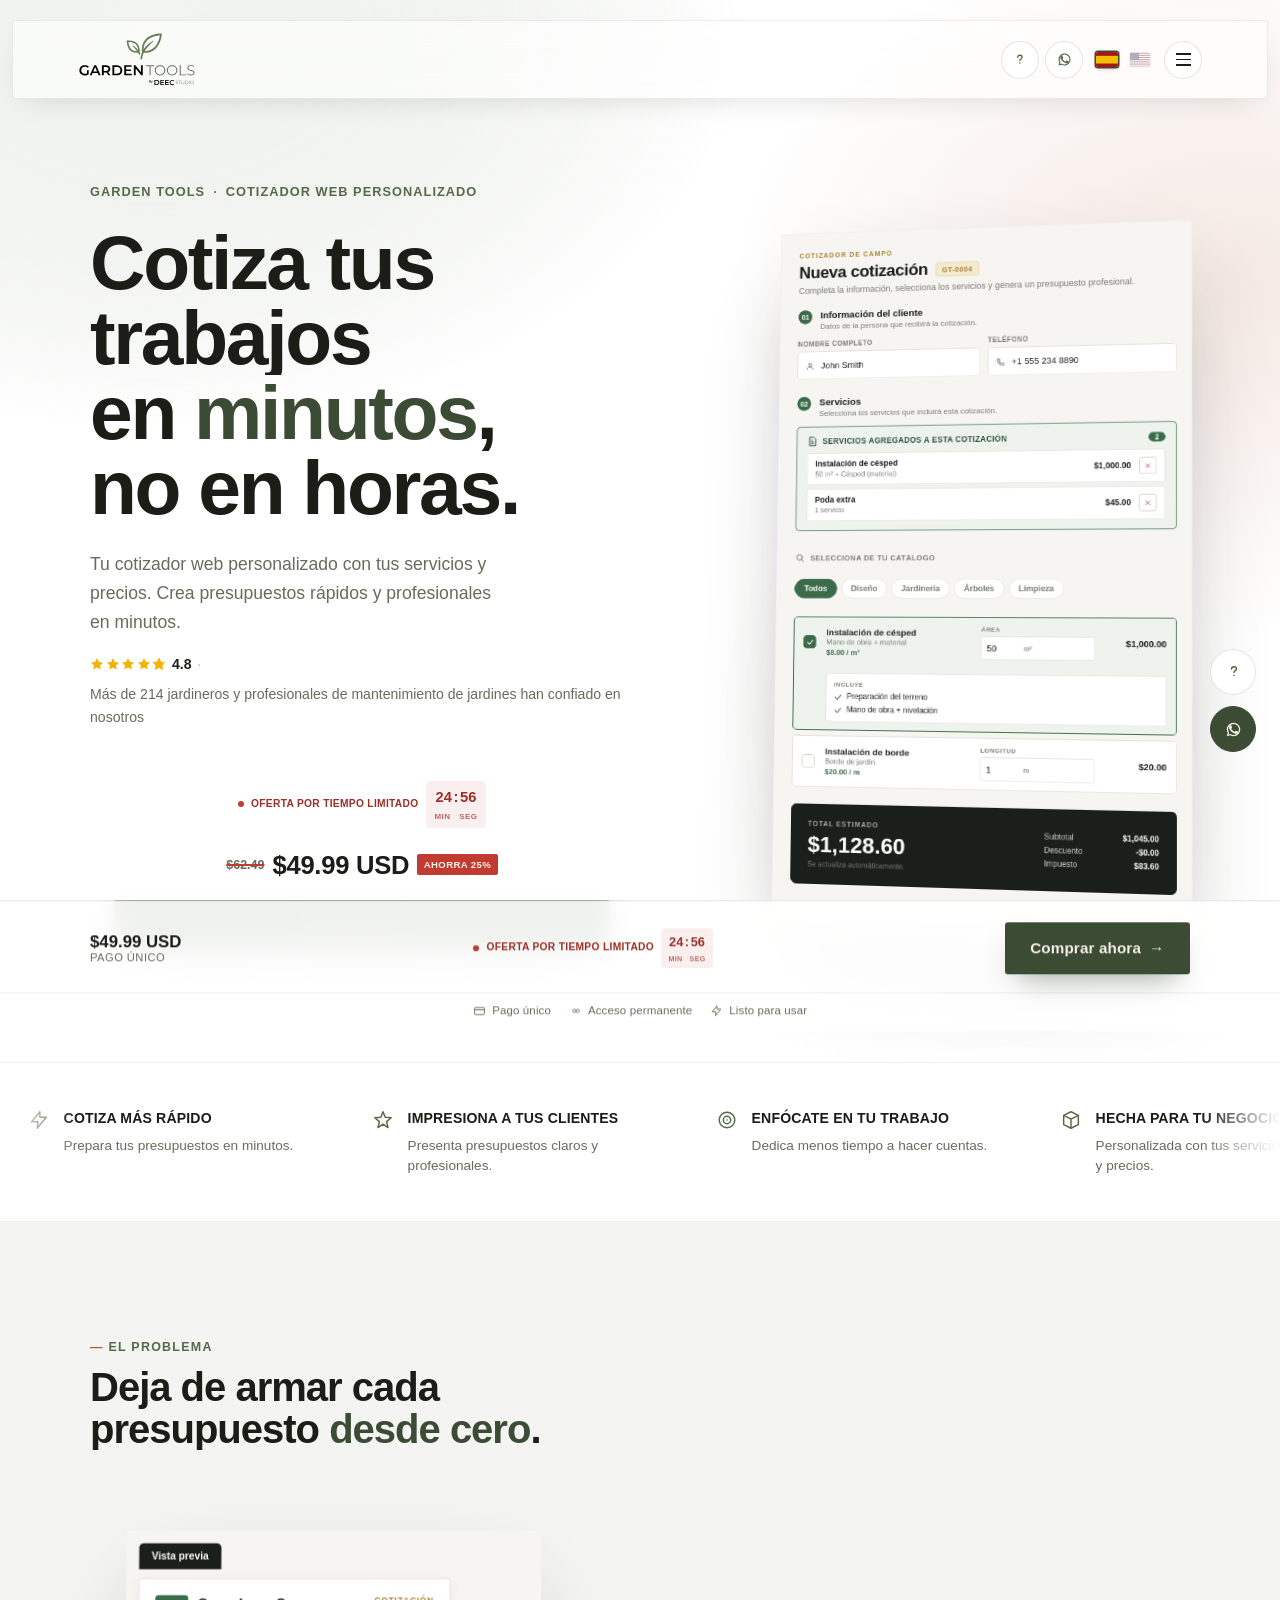
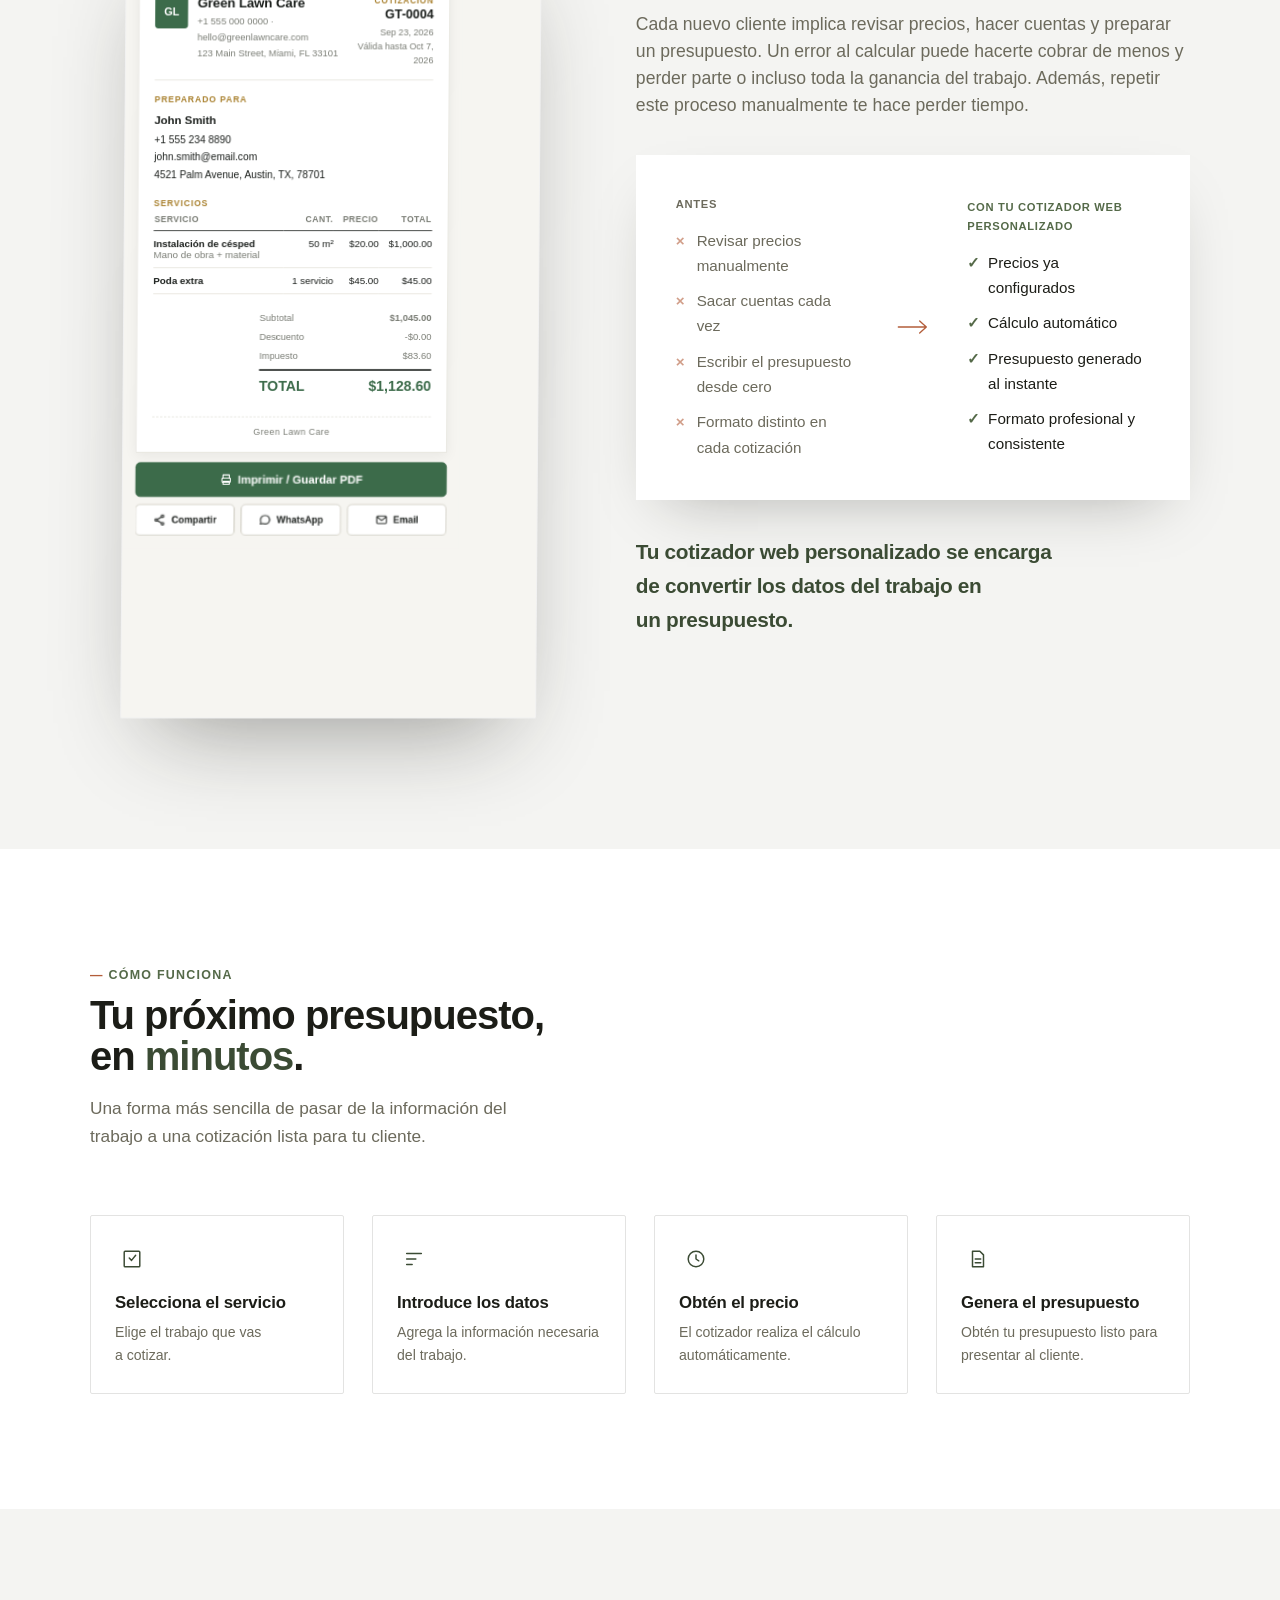
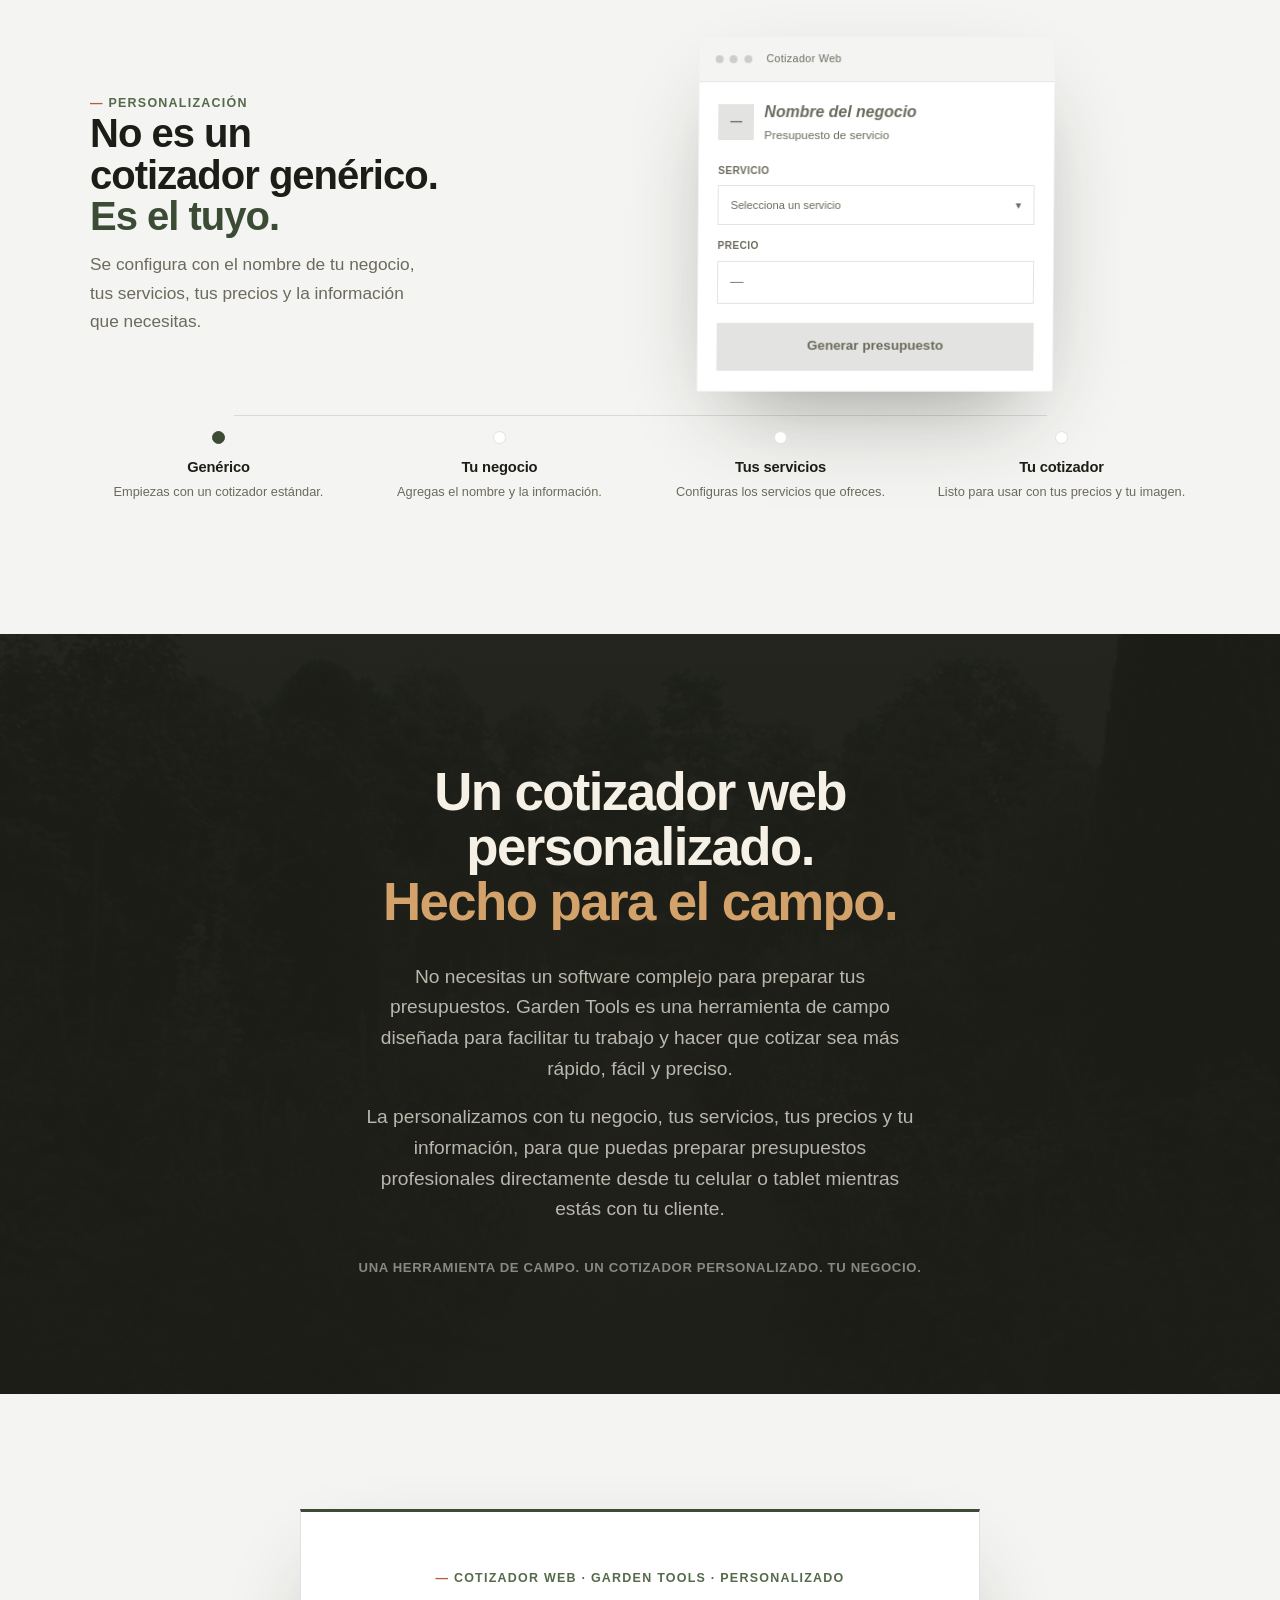
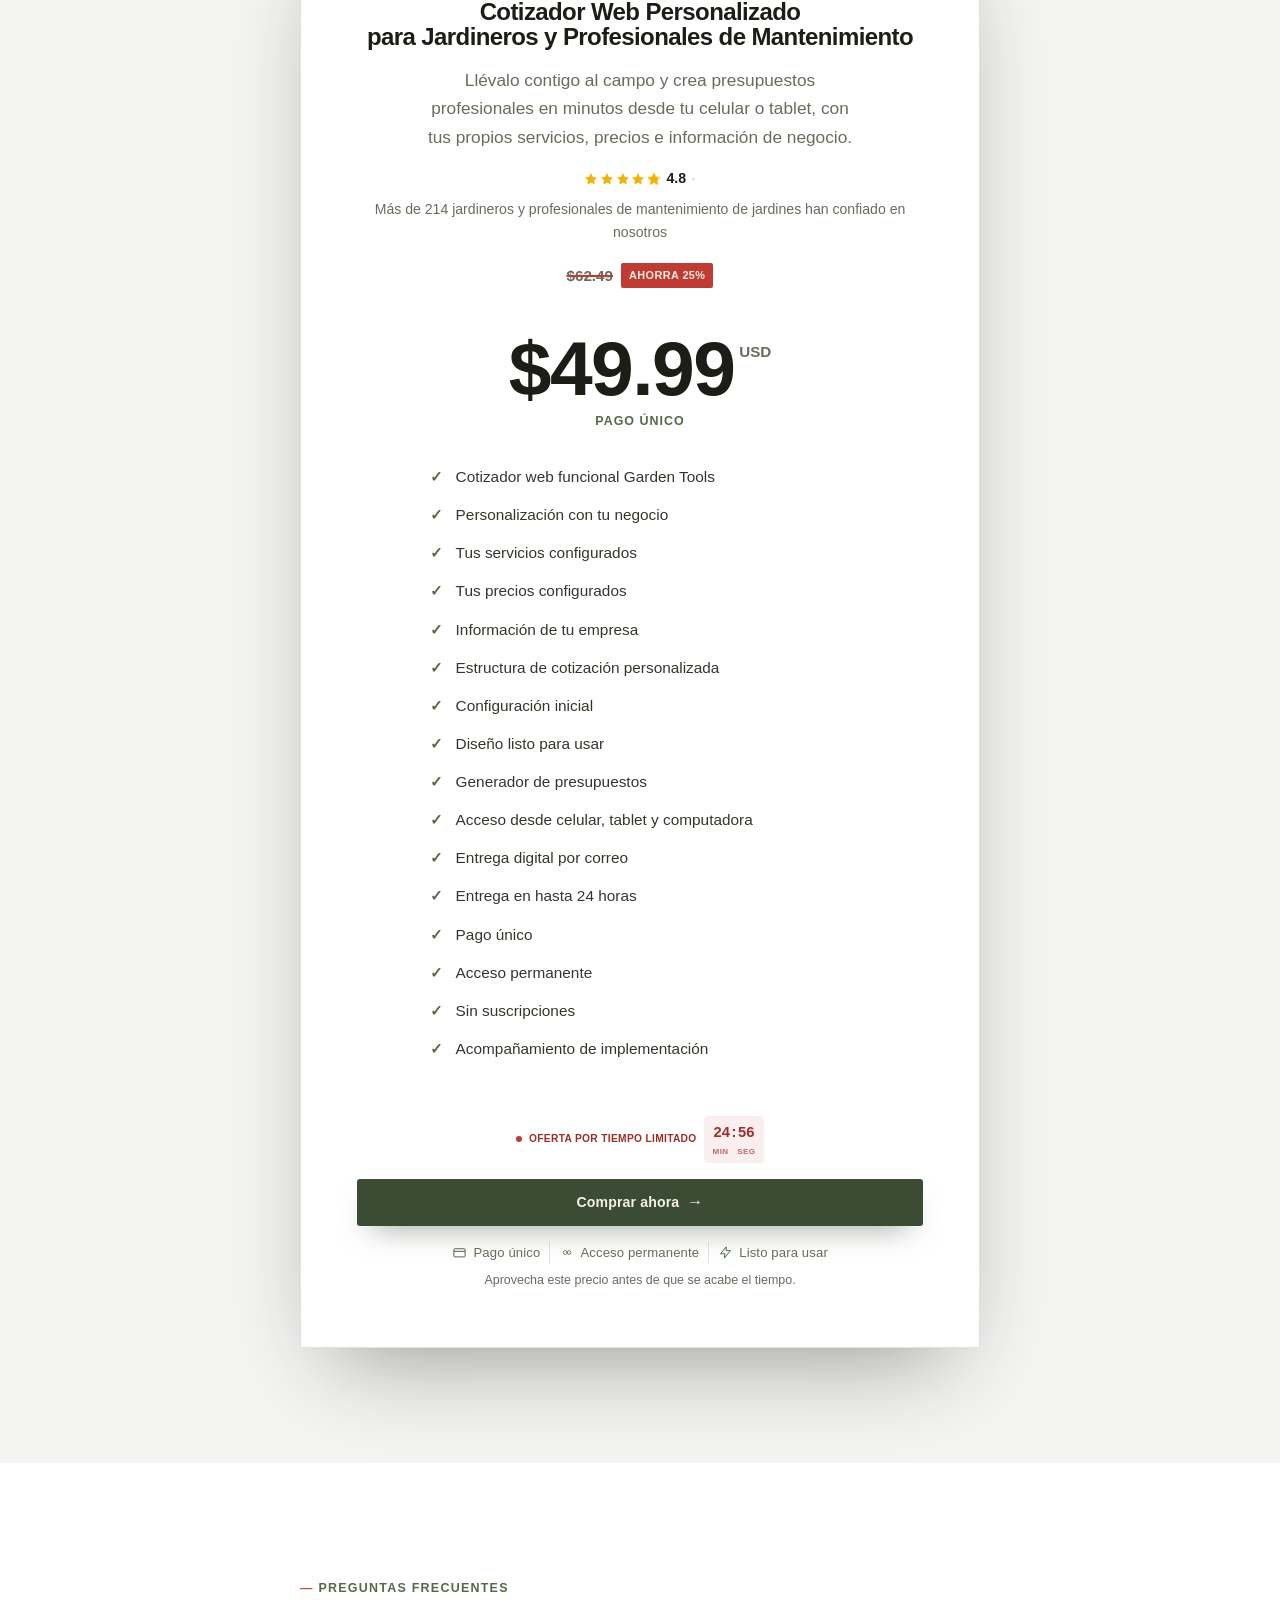
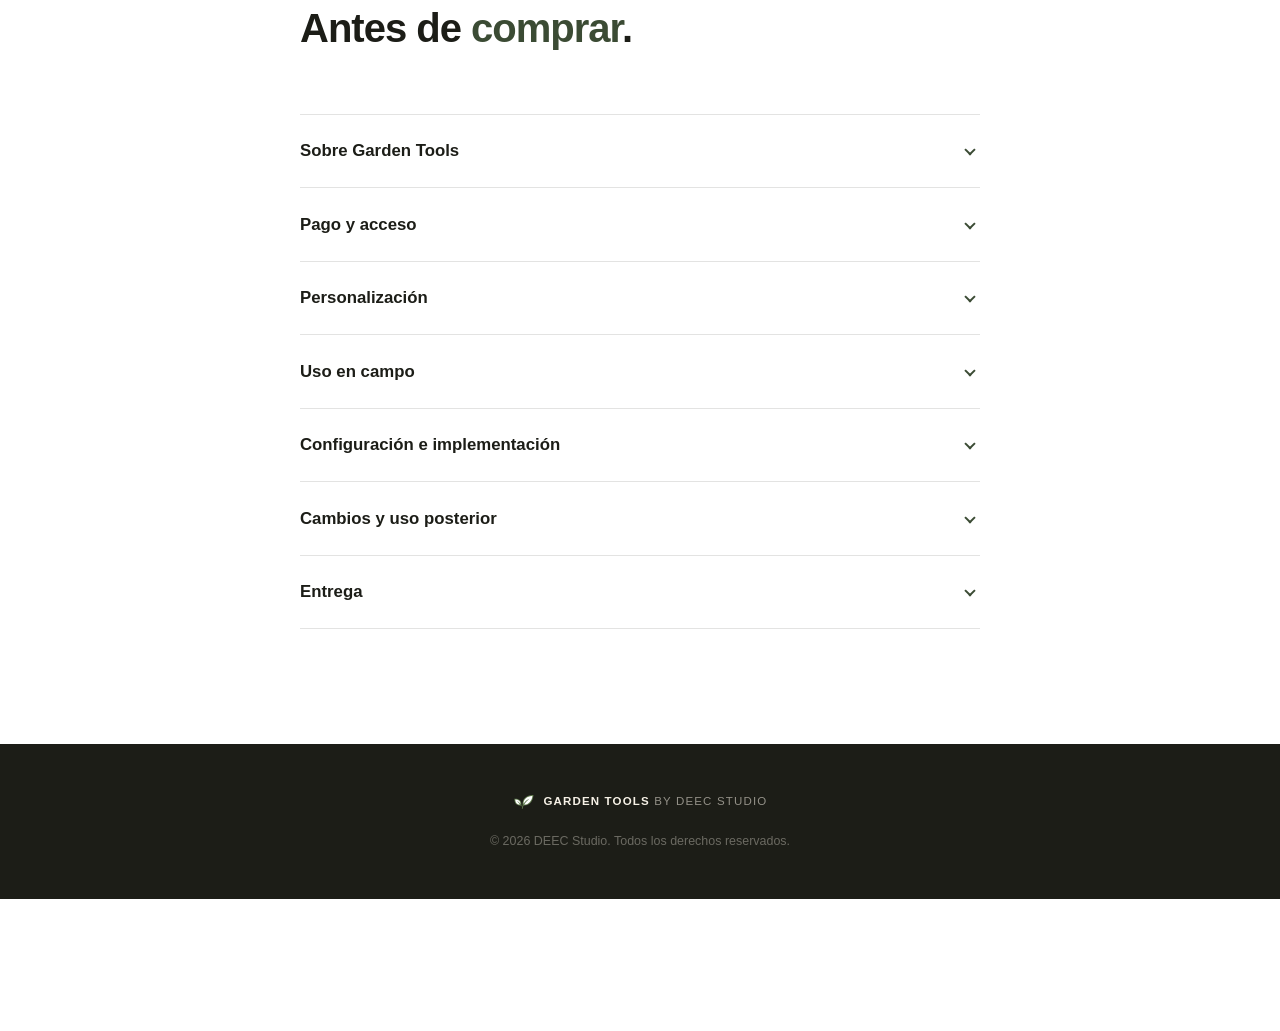
==== Garden tools - Deec Studio Landing pages/index.html @ 708109f4 "Add files via upload" ====
<!DOCTYPE html>
<html lang="es">
<head>
<meta charset="UTF-8">
<meta name="viewport" content="width=device-width, initial-scale=1, viewport-fit=cover">
<title data-i18n="meta.title">Cotizador Web Personalizado para Jardineros y Profesionales de Mantenimiento de Jardines — Garden Tools by DEEC Studio</title>
<meta name="description" data-i18n-content="meta.description" content="Cotizador web personalizado para jardineros y profesionales de mantenimiento de jardines, con el nombre, los servicios y los precios de tu negocio. Pago único de $49.99 USD, sin mensualidades.">

<!-- Meta Pixel — bootstrap logic lives in lib/meta-pixel.js (kept out of
     this file so no CSP script-src 'unsafe-inline' exception is needed). -->
<script src="lib/meta-pixel.js?v=202609230"></script>
<noscript><img height="1" width="1" style="display:none" src="https://www.facebook.com/tr?id=1118290030539871&ev=PageView&noscript=1" alt=""></noscript>

<link rel="preconnect" href="https://api.fontshare.com">
<link rel="stylesheet" href="https://api.fontshare.com/v2/css?f[]=satoshi@400,500,700,900&f[]=switzer@400,500,600,700,800&display=swap">
<link rel="preconnect" href="https://fonts.googleapis.com">
<link rel="preconnect" href="https://fonts.gstatic.com" crossorigin>
<link rel="stylesheet" href="https://fonts.googleapis.com/css2?family=Caveat:wght@500;700&display=swap">

<link rel="stylesheet" href="styles.css?v=202609230">

<link rel="icon" type="image/svg+xml" href="assets/img/logo-icon.svg">
</head>
<body>

<a class="skip-link" href="#main" data-i18n="skip">Saltar al contenido</a>

<!-- ============================================================
     NAV — sticky. Brand, hamburger (site menu) + language toggle.
     ============================================================ -->
<header class="nav" data-nav>
  <div class="nav-inner">
    <a href="#top" class="nav-brand">
      <img src="assets/img/logo-lockup.svg" alt="Garden Tools by DEEC Studio" class="nav-brand-logo">
    </a>

    <div class="nav-actions">
      <div class="nav-icons">
        <a href="#faq" class="nav-icon-btn" data-i18n-aria="nav.faq" data-i18n-title="nav.faq" aria-label="Preguntas frecuentes" title="Preguntas frecuentes">
          <svg viewBox="0 0 24 24" fill="none"><path d="M9.5 9C9.5 7.34 10.9 6 12.6 6C14.3 6 15.7 7.2 15.7 8.7C15.7 10.9 12.6 10.8 12.6 13.4" stroke="currentColor" stroke-width="1.8" stroke-linecap="round" stroke-linejoin="round"/><circle cx="12.6" cy="17" r="1" fill="currentColor"/></svg>
        </a>
        <a href="https://wa.me/525642145001" class="nav-icon-btn" data-whatsapp-cta target="_blank" rel="noopener noreferrer" data-i18n-aria="nav.contact" data-i18n-title="nav.contact" aria-label="¿Tienes dudas? Contáctanos" title="¿Tienes dudas? Contáctanos">
          <svg viewBox="0 0 24 24" fill="currentColor"><path d="M17.47 14.38c-.29-.15-1.73-.85-2-.95-.27-.1-.46-.15-.66.15-.2.29-.76.94-.93 1.14-.17.19-.34.22-.63.07-.29-.15-1.22-.45-2.33-1.44-.86-.77-1.44-1.71-1.61-2-.17-.29-.02-.45.13-.6.13-.13.29-.34.44-.51.15-.17.19-.29.29-.49.1-.19.05-.36-.02-.51-.07-.15-.66-1.6-.91-2.19-.24-.58-.48-.5-.66-.51h-.56c-.19 0-.51.07-.78.36-.27.29-1.02 1-1.02 2.43 0 1.43 1.05 2.82 1.2 3.01.15.19 2.06 3.15 5 4.42.7.3 1.24.48 1.67.62.7.22 1.34.19 1.84.11.56-.08 1.73-.71 1.97-1.39.24-.68.24-1.27.17-1.39-.07-.12-.26-.19-.55-.34Z"/><path d="M12.04 3.5c-4.7 0-8.5 3.8-8.5 8.5 0 1.5.4 2.94 1.13 4.2L3.5 20.5l4.44-1.15A8.47 8.47 0 0 0 12.04 20.5c4.7 0 8.5-3.8 8.5-8.5s-3.8-8.5-8.5-8.5Zm0 15.4a6.87 6.87 0 0 1-3.5-.96l-.25-.15-2.63.68.7-2.56-.16-.26a6.9 6.9 0 1 1 5.84 3.25Z"/></svg>
        </a>
      </div>
      <div class="lang-toggle" data-lang-toggle role="group" aria-label="Idioma / Language">
        <button type="button" data-lang="es" aria-pressed="true" aria-label="Español" title="Español">
          <svg class="flag" viewBox="0 0 20 14" xmlns="http://www.w3.org/2000/svg">
            <rect width="20" height="14" fill="#AA151B"/>
            <rect y="3.5" width="20" height="7" fill="#F1BF00"/>
          </svg>
        </button>
        <button type="button" data-lang="en" aria-pressed="false" aria-label="English" title="English">
          <svg class="flag" viewBox="0 0 20 14" xmlns="http://www.w3.org/2000/svg">
            <rect width="20" height="14" fill="#B22234"/>
            <rect y="1.08" width="20" height="1.08" fill="white"/>
            <rect y="3.23" width="20" height="1.08" fill="white"/>
            <rect y="5.38" width="20" height="1.08" fill="white"/>
            <rect y="7.54" width="20" height="1.08" fill="white"/>
            <rect y="9.69" width="20" height="1.08" fill="white"/>
            <rect y="11.85" width="20" height="1.08" fill="white"/>
            <rect width="9" height="7.54" fill="#3C3B6E"/>
          </svg>
        </button>
      </div>
      <button type="button" class="menu-toggle" data-menu-toggle aria-expanded="false" aria-controls="site-menu" data-i18n-aria="nav.menuOpen" aria-label="Abrir menú">
        <span class="menu-toggle-bar"></span>
        <span class="menu-toggle-bar"></span>
        <span class="menu-toggle-bar"></span>
      </button>
    </div>
  </div>
</header>

<!-- Site menu — opened from the hamburger, links to every part of the landing -->
<div class="menu-backdrop" data-menu-backdrop hidden></div>
<nav class="menu-panel" id="site-menu" data-menu-panel hidden aria-label="Secciones de la página">
  <ul class="menu-list">
    <li><a href="#top" data-menu-link data-i18n="menu.home">Inicio</a></li>
    <li><a href="#problema" data-menu-link data-i18n="menu.problem">El problema</a></li>
    <li><a href="#como-funciona" data-menu-link data-i18n="menu.how">Cómo funciona</a></li>
    <li><a href="#personalizacion" data-menu-link data-i18n="menu.custom">Personalización</a></li>
    <li><a href="#concepto" data-menu-link data-i18n="menu.concept">El concepto</a></li>
    <li><a href="#oferta" data-menu-link data-i18n="menu.price">Precio</a></li>
    <li><a href="#faq" data-menu-link data-i18n="menu.faq">Preguntas frecuentes</a></li>
    <li><a href="#oferta" class="menu-link-cta" data-menu-link data-checkout-cta data-i18n="menu.buy">Comprar ahora</a></li>
  </ul>
</nav>

<!-- Floating bubbles — FAQ + WhatsApp contact, fixed to the viewport edge.
     Each carries a temporary tooltip label (auto-shown, auto-hides, re-shown on interaction). -->
<div class="fab-stack" data-fab-stack>
  <div class="fab-item">
    <span class="fab-tooltip" data-fab-tooltip data-i18n="fab.faqTooltip">Preguntas frecuentes</span>
    <a href="#faq" class="fab-bubble" data-fab-trigger data-i18n-aria="nav.faq" data-i18n-title="nav.faq" aria-label="Preguntas frecuentes" title="Preguntas frecuentes">
      <svg viewBox="0 0 24 24" fill="none"><path d="M9.5 9C9.5 7.34 10.9 6 12.6 6C14.3 6 15.7 7.2 15.7 8.7C15.7 10.9 12.6 10.8 12.6 13.4" stroke="currentColor" stroke-width="1.8" stroke-linecap="round" stroke-linejoin="round"/><circle cx="12.6" cy="17" r="1" fill="currentColor"/></svg>
    </a>
  </div>
  <div class="fab-item">
    <span class="fab-tooltip" data-fab-tooltip data-i18n="fab.contactTooltip">¿Tienes dudas o preguntas? Contáctanos</span>
    <a href="https://wa.me/525642145001" class="fab-bubble fab-bubble-accent" data-fab-trigger data-whatsapp-cta target="_blank" rel="noopener noreferrer" data-i18n-aria="nav.contact" data-i18n-title="nav.contact" aria-label="¿Tienes dudas? Contáctanos" title="¿Tienes dudas? Contáctanos">
      <svg viewBox="0 0 24 24" fill="currentColor"><path d="M17.47 14.38c-.29-.15-1.73-.85-2-.95-.27-.1-.46-.15-.66.15-.2.29-.76.94-.93 1.14-.17.19-.34.22-.63.07-.29-.15-1.22-.45-2.33-1.44-.86-.77-1.44-1.71-1.61-2-.17-.29-.02-.45.13-.6.13-.13.29-.34.44-.51.15-.17.19-.29.29-.49.1-.19.05-.36-.02-.51-.07-.15-.66-1.6-.91-2.19-.24-.58-.48-.5-.66-.51h-.56c-.19 0-.51.07-.78.36-.27.29-1.02 1-1.02 2.43 0 1.43 1.05 2.82 1.2 3.01.15.19 2.06 3.15 5 4.42.7.3 1.24.48 1.67.62.7.22 1.34.19 1.84.11.56-.08 1.73-.71 1.97-1.39.24-.68.24-1.27.17-1.39-.07-.12-.26-.19-.55-.34Z"/><path d="M12.04 3.5c-4.7 0-8.5 3.8-8.5 8.5 0 1.5.4 2.94 1.13 4.2L3.5 20.5l4.44-1.15A8.47 8.47 0 0 0 12.04 20.5c4.7 0 8.5-3.8 8.5-8.5s-3.8-8.5-8.5-8.5Zm0 15.4a6.87 6.87 0 0 1-3.5-.96l-.25-.15-2.63.68.7-2.56-.16-.26a6.9 6.9 0 1 1 5.84 3.25Z"/></svg>
    </a>
  </div>
</div>

<!-- ============================================================
     STICKY BUY BAR — separate from the nav, always visible
     ============================================================ -->
<div class="cta-bar" data-cta-bar>
  <div class="cta-bar-inner">
    <div class="cta-bar-info">
      <span class="cta-bar-price">$49.99 USD</span>
      <span class="cta-bar-tag" data-i18n="offer.tag">Pago único</span>
    </div>
    <div class="urgency urgency-hero urgency-bar" data-urgency>
      <span class="urgency-dot" aria-hidden="true"></span>
      <span class="urgency-label" data-i18n="urgency.label">Oferta por tiempo limitado</span>
      <div class="urgency-box">
        <div class="urgency-box-time" aria-live="polite">
          <span data-countdown-mm>25</span><span class="urgency-box-colon">:</span><span data-countdown-ss>00</span>
        </div>
        <div class="urgency-box-labels">
          <span data-i18n="urgency.min">MIN</span>
          <span data-i18n="urgency.sec">SEG</span>
        </div>
      </div>
    </div>
    <a class="btn btn-primary" href="#oferta" data-checkout-cta>
      <span data-i18n="nav.cta">Comprar ahora</span>
      <span class="btn-arrow" aria-hidden="true">→</span>
    </a>
  </div>
  <div class="trust-row trust-row-bar">
    <span class="trust-item">
      <svg class="trust-icon" viewBox="0 0 24 24" fill="none" aria-hidden="true"><rect x="3" y="6" width="18" height="13" rx="1.5" stroke="currentColor" stroke-width="1.6"/><path d="M3 10.2H21" stroke="currentColor" stroke-width="1.6"/></svg>
      <span data-i18n="trust.paid">Pago único</span>
    </span>
    <span class="trust-item">
      <svg class="trust-icon" viewBox="0 0 24 24" fill="none" aria-hidden="true"><path d="M7 12C7 10.34 8.34 9 10 9C11.66 9 13 10.34 13 12C13 13.66 14.34 15 16 15C17.66 15 19 13.66 19 12C19 10.34 17.66 9 16 9C14.34 9 13 10.34 13 12C13 13.66 11.66 15 10 15C8.34 15 7 13.66 7 12Z" stroke="currentColor" stroke-width="1.6"/></svg>
      <span data-i18n="trust.access">Acceso permanente</span>
    </span>
    <span class="trust-item">
      <svg class="trust-icon" viewBox="0 0 24 24" fill="none" aria-hidden="true"><path d="M13 3L4 14H11L10 21L20 9H13L13 3Z" stroke="currentColor" stroke-width="1.6" stroke-linejoin="round"/></svg>
      <span data-i18n="trust.ready">Listo para usar</span>
    </span>
  </div>
</div>

<main id="main">

<!-- ============================================================
     01 — HERO
     ============================================================ -->
<section class="hero" id="top">
  <!-- hero-photo temporarily disabled while a better placement for this
       image is evaluated — commented out (not just hidden via CSS) so
       the browser doesn't waste a high-priority fetch on an invisible
       image. Re-enable by restoring this block and removing
       `display: none` from .hero-photo in styles.css. -->
  <!-- <div class="hero-photo" aria-hidden="true">
    <img src="assets/img/hero-worker.jpg" alt="" loading="eager" fetchpriority="high">
  </div> -->
  <div class="hero-texture" aria-hidden="true"></div>
  <div class="hero-inner">

    <div class="hero-copy">
      <p class="eyebrow reveal" data-i18n="hero.eyebrow">Garden Tools <span class="eyebrow-sep">·</span> Cotizador Web Personalizado</p>
      <h1 class="hero-title reveal" data-split="lines" data-i18n="hero.title">
        Cotiza tus trabajos<br>en <em>minutos</em>, no en horas.
      </h1>
      <p class="hero-sub reveal" data-i18n="hero.sub">
        Tu cotizador web personalizado con tus servicios y precios. Crea presupuestos rápidos y profesionales en minutos.
      </p>

      <div class="hero-rating reveal">
        <span class="hero-rating-lead">
          <span class="hero-rating-stars" aria-hidden="true">
            <svg viewBox="0 0 20 20"><path fill="currentColor" d="M10 1.5l2.6 5.6 6.1.7-4.5 4.2 1.2 6-5.4-3-5.4 3 1.2-6L1.3 7.8l6.1-.7L10 1.5Z"/></svg>
            <svg viewBox="0 0 20 20"><path fill="currentColor" d="M10 1.5l2.6 5.6 6.1.7-4.5 4.2 1.2 6-5.4-3-5.4 3 1.2-6L1.3 7.8l6.1-.7L10 1.5Z"/></svg>
            <svg viewBox="0 0 20 20"><path fill="currentColor" d="M10 1.5l2.6 5.6 6.1.7-4.5 4.2 1.2 6-5.4-3-5.4 3 1.2-6L1.3 7.8l6.1-.7L10 1.5Z"/></svg>
            <svg viewBox="0 0 20 20"><path fill="currentColor" d="M10 1.5l2.6 5.6 6.1.7-4.5 4.2 1.2 6-5.4-3-5.4 3 1.2-6L1.3 7.8l6.1-.7L10 1.5Z"/></svg>
            <svg viewBox="0 0 20 20">
              <defs>
                <linearGradient id="starFill-hero">
                  <stop offset="80%" stop-color="currentColor"/>
                  <stop offset="80%" stop-color="transparent"/>
                </linearGradient>
              </defs>
              <path fill="url(#starFill-hero)" stroke="currentColor" stroke-width="1" stroke-linejoin="round" d="M10 1.5l2.6 5.6 6.1.7-4.5 4.2 1.2 6-5.4-3-5.4 3 1.2-6L1.3 7.8l6.1-.7L10 1.5Z"/>
            </svg>
          </span>
          <strong class="hero-rating-score">4.8</strong>
          <span class="hero-rating-sep" aria-hidden="true">·</span>
        </span>
        <span class="hero-rating-text" data-i18n="hero.rating">Más de 214 jardineros y profesionales de mantenimiento de jardines han confiado en nosotros</span>
      </div>
    </div>

    <div class="hero-mockup reveal" data-tilt aria-hidden="true">
      <div class="mockup" data-mockup>
        <div class="qpm-scaleport">
          <div class="qpm-canvas">
            <div class="qpm-content">
              <div class="qpm-page-head">
                <div class="qpm-eyebrow" data-i18n="qpm.eyebrow">Cotizador de campo</div>
                <h1><span data-i18n="qpm.title">Nueva cotización</span> <span class="qpm-badge">GT-0004</span></h1>
                <p data-i18n="qpm.desc">Completa la información, selecciona los servicios y genera un presupuesto profesional.</p>
              </div>
              <div class="qpm-two-col">
                <div class="qpm-col-main">
                  <section class="qpm-block">
                    <div class="qpm-block-head">
                      <span class="qpm-step">01</span>
                      <div><h2 data-i18n="qpm.step1Title">Información del cliente</h2><p data-i18n="qpm.step1Desc">Datos de la persona que recibirá la cotización.</p></div>
                    </div>
                    <div class="qpm-fields">
                      <div class="qpm-field qpm-iconfield"><label data-i18n="qpm.nameLabel">Nombre completo</label><span data-qpm-icon><svg viewBox="0 0 24 24" fill="none" stroke="currentColor" stroke-width="2" stroke-linecap="round" stroke-linejoin="round"><circle cx="12" cy="8" r="3.6"/><path d="M4.5 20c0-4 3.4-7 7.5-7s7.5 3 7.5 7"/></svg></span><input value="John Smith"></div>
                      <div class="qpm-field qpm-iconfield"><label data-i18n="qpm.phoneLabel">Teléfono</label><span data-qpm-icon><svg viewBox="0 0 24 24" fill="none" stroke="currentColor" stroke-width="2" stroke-linecap="round" stroke-linejoin="round"><path d="M6.5 3.5h3l1.5 4.5-2 1.5a12 12 0 006 6l1.5-2 4.5 1.5v3c0 1-1 1.9-2 1.8C10.5 19.3 4.7 13.5 4.7 5.5c-.1-1 .8-2 1.8-2z"/></svg></span><input value="+1 555 234 8890"></div>
                    </div>
                  </section>
                  <section class="qpm-block">
                    <div class="qpm-block-head">
                      <span class="qpm-step">02</span>
                      <div><h2 data-i18n="qpm.step2Title">Servicios</h2><p data-i18n="qpm.step2Desc">Selecciona los servicios que incluirá esta cotización.</p></div>
                    </div>
                    <div class="qpm-selectedzone">
                      <div class="qpm-selectedzone-head">
                        <span data-qpm-icon><svg viewBox="0 0 24 24" fill="none" stroke="currentColor" stroke-width="2" stroke-linecap="round" stroke-linejoin="round"><path d="M6 2h9l5 5v15H6z"/><path d="M9 13h6M9 17h6M9 9h2"/></svg></span>
                        <span data-i18n="qpm.addedTitle">Servicios agregados a esta cotización</span>
                        <span class="qpm-selectedzone-count">2</span>
                      </div>
                      <div class="qpm-selectedlist">
                        <div class="qpm-selrow">
                          <div class="qpm-selrow-info"><b data-i18n="qpm.svc1Name">Instalación de césped</b><small data-i18n="qpm.svc1SelDetail">50 m² + Césped (material)</small></div>
                          <div class="qpm-money">$1,000.00</div>
                          <button class="qpm-x"><svg viewBox="0 0 24 24" fill="none" stroke="currentColor" stroke-width="2" stroke-linecap="round" stroke-linejoin="round"><path d="M6 6l12 12M18 6L6 18"/></svg></button>
                        </div>
                        <div class="qpm-selrow">
                          <div class="qpm-selrow-info"><b data-i18n="qpm.svc2Name">Poda extra</b><small data-i18n="qpm.svc2SelDetail">1 servicio</small></div>
                          <div class="qpm-money">$45.00</div>
                          <button class="qpm-x"><svg viewBox="0 0 24 24" fill="none" stroke="currentColor" stroke-width="2" stroke-linecap="round" stroke-linejoin="round"><path d="M6 6l12 12M18 6L6 18"/></svg></button>
                        </div>
                      </div>
                    </div>
                    <div class="qpm-picker-head">
                      <span data-qpm-icon><svg viewBox="0 0 24 24" fill="none" stroke="currentColor" stroke-width="2" stroke-linecap="round" stroke-linejoin="round"><circle cx="10.5" cy="10.5" r="6.5"/><path d="M20 20l-4.8-4.8"/></svg></span>
                      <span data-i18n="qpm.catalogLabel">Selecciona de tu catálogo</span>
                    </div>
                    <div class="qpm-pills">
                      <span class="qpm-pill qpm-active" data-i18n="qpm.catAll">Todos</span>
                      <span class="qpm-pill" data-i18n="qpm.catDesign">Diseño</span>
                      <span class="qpm-pill" data-i18n="qpm.catGarden">Jardinería</span>
                      <span class="qpm-pill" data-i18n="qpm.catTrees">Árboles</span>
                      <span class="qpm-pill" data-i18n="qpm.catCleanup">Limpieza</span>
                    </div>
                    <div class="qpm-picker">
                      <div class="qpm-svcrow qpm-selected">
                        <div class="qpm-svc-check"><svg viewBox="0 0 24 24" fill="none" stroke="currentColor" stroke-width="2.4" stroke-linecap="round" stroke-linejoin="round"><path d="M4 12l6 6L20 6"/></svg></div>
                        <div>
                          <div class="qpm-svc-name" data-i18n="qpm.svc1Name">Instalación de césped</div>
                          <div class="qpm-svc-desc" data-i18n="qpm.svc1Desc">Mano de obra + material</div>
                          <div class="qpm-svc-pricetag">$8.00 / m²</div>
                        </div>
                        <div class="qpm-svc-qtyfield">
                          <label data-i18n="qpm.areaFieldLabel">Área</label>
                          <div class="qpm-qtyinput"><input value="50"><span class="qpm-unit-suffix">m²</span></div>
                        </div>
                        <div class="qpm-svc-total">$1,000.00</div>
                        <div class="qpm-svc-includes">
                          <div class="qpm-svc-includes-label" data-i18n="qpm.includesLabel">Incluye</div>
                          <ul>
                            <li><svg viewBox="0 0 24 24" fill="none" stroke="currentColor" stroke-width="2.4" stroke-linecap="round" stroke-linejoin="round"><path d="M4 12l6 6L20 6"/></svg><span data-i18n="qpm.include1">Preparación del terreno</span></li>
                            <li><svg viewBox="0 0 24 24" fill="none" stroke="currentColor" stroke-width="2.4" stroke-linecap="round" stroke-linejoin="round"><path d="M4 12l6 6L20 6"/></svg><span data-i18n="qpm.include2">Mano de obra + nivelación</span></li>
                          </ul>
                        </div>
                      </div>
                      <div class="qpm-svcrow">
                        <div class="qpm-svc-check"></div>
                        <div>
                          <div class="qpm-svc-name" data-i18n="qpm.svc3Name">Instalación de borde</div>
                          <div class="qpm-svc-desc" data-i18n="qpm.svc3Desc">Borde de jardín</div>
                          <div class="qpm-svc-pricetag">$20.00 / m</div>
                        </div>
                        <div class="qpm-svc-qtyfield">
                          <label data-i18n="qpm.lengthFieldLabel">Longitud</label>
                          <div class="qpm-qtyinput"><input value="1"><span class="qpm-unit-suffix">m</span></div>
                        </div>
                        <div class="qpm-svc-total">$20.00</div>
                      </div>
                    </div>
                  </section>
                  <div class="qpm-totalcard">
                    <div>
                      <div class="qpm-totalcard-label" data-i18n="qpm.totalLabel">Total estimado</div>
                      <div class="qpm-totalcard-amount">$1,128.60</div>
                      <div class="qpm-totalcard-hint" data-i18n="qpm.totalHint">Se actualiza automáticamente.</div>
                    </div>
                    <div class="qpm-totalcard-breakdown">
                      <div><span data-i18n="qpm.subtotal">Subtotal</span><b>$1,045.00</b></div>
                      <div><span data-i18n="qpm.discount">Descuento</span><b>-$0.00</b></div>
                      <div><span data-i18n="qpm.tax">Impuesto</span><b>$83.60</b></div>
                    </div>
                  </div>
                </div>
              </div>
            </div>
          </div>
        </div>
      </div>
      <div class="mockup-glow" aria-hidden="true"></div>
    </div>

    <div class="hero-cta reveal">
      <div class="urgency urgency-hero" data-urgency>
        <span class="urgency-dot" aria-hidden="true"></span>
        <span class="urgency-label" data-i18n="urgency.label">Oferta por tiempo limitado</span>
        <div class="urgency-box">
          <div class="urgency-box-time" aria-live="polite">
            <span data-countdown-mm>25</span><span class="urgency-box-colon">:</span><span data-countdown-ss>00</span>
          </div>
          <div class="urgency-box-labels">
            <span data-i18n="urgency.min">MIN</span>
            <span data-i18n="urgency.sec">SEG</span>
          </div>
        </div>
      </div>

      <div class="hero-price-block">
        <div class="price-compare price-compare-hero">
          <span class="price-was">$62.49</span>
          <span class="hero-price-now" data-i18n="hero.priceNow">$49.99 USD</span>
          <span class="price-badge" data-i18n="offer.badge">Ahorra 25%</span>
        </div>
      </div>

      <a class="btn btn-primary btn-lg btn-hero" href="#oferta" data-checkout-cta>
        <span data-i18n="hero.cta">Comprar ahora</span>
        <span class="btn-arrow" aria-hidden="true">→</span>
      </a>

      <div class="trust-row trust-row-simple">
        <span class="trust-item">
          <svg class="trust-icon" viewBox="0 0 24 24" fill="none" aria-hidden="true"><rect x="3" y="6" width="18" height="13" rx="1.5" stroke="currentColor" stroke-width="1.6"/><path d="M3 10.2H21" stroke="currentColor" stroke-width="1.6"/></svg>
          <span data-i18n="trust.paid">Pago único</span>
        </span>
        <span class="trust-item">
          <svg class="trust-icon" viewBox="0 0 24 24" fill="none" aria-hidden="true"><path d="M7 12C7 10.34 8.34 9 10 9C11.66 9 13 10.34 13 12C13 13.66 14.34 15 16 15C17.66 15 19 13.66 19 12C19 10.34 17.66 9 16 9C14.34 9 13 10.34 13 12C13 13.66 11.66 15 10 15C8.34 15 7 13.66 7 12Z" stroke="currentColor" stroke-width="1.6"/></svg>
          <span data-i18n="trust.access">Acceso permanente</span>
        </span>
        <span class="trust-item">
          <svg class="trust-icon" viewBox="0 0 24 24" fill="none" aria-hidden="true"><path d="M13 3L4 14H11L10 21L20 9H13L13 3Z" stroke="currentColor" stroke-width="1.6" stroke-linejoin="round"/></svg>
          <span data-i18n="trust.ready">Listo para usar</span>
        </span>
      </div>
    </div>

  </div>
</section>

<!-- ============================================================
     BENEFITS STRIP — integrated directly under the hero, no cards
     ============================================================ -->
<section class="benefits-strip">
  <div class="benefits-marquee">
    <div class="benefits-track" data-marquee>
      <div class="benefit-item">
        <span class="benefit-icon" aria-hidden="true">
          <svg viewBox="0 0 24 24" fill="none"><path d="M13 3L4 14H11L10 21L20 9H13L13 3Z" stroke="currentColor" stroke-width="1.6" stroke-linejoin="round"/></svg>
        </span>
        <div class="benefit-text">
          <p class="benefit-title" data-i18n="benefits.1.title">Cotiza más rápido</p>
          <p class="benefit-body" data-i18n="benefits.1.body">Prepara tus presupuestos en minutos.</p>
        </div>
      </div>
      <div class="benefit-item">
        <span class="benefit-icon" aria-hidden="true">
          <svg viewBox="0 0 24 24" fill="none"><path d="M12 3L14.4 9.1L21 9.6L15.9 13.7L17.5 20.2L12 16.6L6.5 20.2L8.1 13.7L3 9.6L9.6 9.1L12 3Z" stroke="currentColor" stroke-width="1.6" stroke-linejoin="round"/></svg>
        </span>
        <div class="benefit-text">
          <p class="benefit-title" data-i18n="benefits.2.title">Impresiona a tus clientes</p>
          <p class="benefit-body" data-i18n="benefits.2.body">Presenta presupuestos claros y profesionales.</p>
        </div>
      </div>
      <div class="benefit-item">
        <span class="benefit-icon" aria-hidden="true">
          <svg viewBox="0 0 24 24" fill="none"><circle cx="12" cy="12" r="8.5" stroke="currentColor" stroke-width="1.6"/><circle cx="12" cy="12" r="4" stroke="currentColor" stroke-width="1.6"/><circle cx="12" cy="12" r="0.9" fill="currentColor"/></svg>
        </span>
        <div class="benefit-text">
          <p class="benefit-title" data-i18n="benefits.3.title">Enfócate en tu trabajo</p>
          <p class="benefit-body" data-i18n="benefits.3.body">Dedica menos tiempo a hacer cuentas.</p>
        </div>
      </div>
      <div class="benefit-item">
        <span class="benefit-icon" aria-hidden="true">
          <svg viewBox="0 0 24 24" fill="none"><path d="M4 7L12 3L20 7V17L12 21L4 17V7Z" stroke="currentColor" stroke-width="1.6" stroke-linejoin="round"/><path d="M4 7L12 11L20 7M12 11V21" stroke="currentColor" stroke-width="1.6" stroke-linejoin="round"/></svg>
        </span>
        <div class="benefit-text">
          <p class="benefit-title" data-i18n="benefits.4.title">Hecha para tu negocio</p>
          <p class="benefit-body" data-i18n="benefits.4.body">Personalizada con tus servicios y precios.</p>
        </div>
      </div>
      <div class="benefit-item">
        <span class="benefit-icon" aria-hidden="true">
          <svg viewBox="0 0 24 24" fill="none"><path d="M12 3L19 6V11C19 15.4 16 19.2 12 21C8 19.2 5 15.4 5 11V6L12 3Z" stroke="currentColor" stroke-width="1.6" stroke-linejoin="round"/><path d="M9.2 11.6L11.2 13.6L15 9.4" stroke="currentColor" stroke-width="1.6" stroke-linecap="round" stroke-linejoin="round"/></svg>
        </span>
        <div class="benefit-text">
          <p class="benefit-title" data-i18n="benefits.5.title">Deja de perder dinero</p>
          <p class="benefit-body" data-i18n="benefits.5.body">Evita cobrar de menos por tu trabajo.</p>
        </div>
      </div>
      <div class="benefit-item" aria-hidden="true">
        <span class="benefit-icon" aria-hidden="true">
          <svg viewBox="0 0 24 24" fill="none"><path d="M13 3L4 14H11L10 21L20 9H13L13 3Z" stroke="currentColor" stroke-width="1.6" stroke-linejoin="round"/></svg>
        </span>
        <div class="benefit-text">
          <p class="benefit-title" data-i18n="benefits.1.title">Cotiza más rápido</p>
          <p class="benefit-body" data-i18n="benefits.1.body">Prepara tus presupuestos en minutos.</p>
        </div>
      </div>
      <div class="benefit-item" aria-hidden="true">
        <span class="benefit-icon" aria-hidden="true">
          <svg viewBox="0 0 24 24" fill="none"><path d="M12 3L14.4 9.1L21 9.6L15.9 13.7L17.5 20.2L12 16.6L6.5 20.2L8.1 13.7L3 9.6L9.6 9.1L12 3Z" stroke="currentColor" stroke-width="1.6" stroke-linejoin="round"/></svg>
        </span>
        <div class="benefit-text">
          <p class="benefit-title" data-i18n="benefits.2.title">Impresiona a tus clientes</p>
          <p class="benefit-body" data-i18n="benefits.2.body">Presenta presupuestos claros y profesionales.</p>
        </div>
      </div>
      <div class="benefit-item" aria-hidden="true">
        <span class="benefit-icon" aria-hidden="true">
          <svg viewBox="0 0 24 24" fill="none"><circle cx="12" cy="12" r="8.5" stroke="currentColor" stroke-width="1.6"/><circle cx="12" cy="12" r="4" stroke="currentColor" stroke-width="1.6"/><circle cx="12" cy="12" r="0.9" fill="currentColor"/></svg>
        </span>
        <div class="benefit-text">
          <p class="benefit-title" data-i18n="benefits.3.title">Enfócate en tu trabajo</p>
          <p class="benefit-body" data-i18n="benefits.3.body">Dedica menos tiempo a hacer cuentas.</p>
        </div>
      </div>
      <div class="benefit-item" aria-hidden="true">
        <span class="benefit-icon" aria-hidden="true">
          <svg viewBox="0 0 24 24" fill="none"><path d="M4 7L12 3L20 7V17L12 21L4 17V7Z" stroke="currentColor" stroke-width="1.6" stroke-linejoin="round"/><path d="M4 7L12 11L20 7M12 11V21" stroke="currentColor" stroke-width="1.6" stroke-linejoin="round"/></svg>
        </span>
        <div class="benefit-text">
          <p class="benefit-title" data-i18n="benefits.4.title">Hecha para tu negocio</p>
          <p class="benefit-body" data-i18n="benefits.4.body">Personalizada con tus servicios y precios.</p>
        </div>
      </div>
      <div class="benefit-item" aria-hidden="true">
        <span class="benefit-icon" aria-hidden="true">
          <svg viewBox="0 0 24 24" fill="none"><path d="M12 3L19 6V11C19 15.4 16 19.2 12 21C8 19.2 5 15.4 5 11V6L12 3Z" stroke="currentColor" stroke-width="1.6" stroke-linejoin="round"/><path d="M9.2 11.6L11.2 13.6L15 9.4" stroke="currentColor" stroke-width="1.6" stroke-linecap="round" stroke-linejoin="round"/></svg>
        </span>
        <div class="benefit-text">
          <p class="benefit-title" data-i18n="benefits.5.title">Deja de perder dinero</p>
          <p class="benefit-body" data-i18n="benefits.5.body">Evita cobrar de menos por tu trabajo.</p>
        </div>
      </div>
    </div>
  </div>
</section>

<!-- ============================================================
     02 — PROBLEMA
     ============================================================ -->
<section class="section problem" id="problema">
  <div class="container">
    <div class="section-head">
      <p class="kicker reveal" data-i18n="problem.kicker">El problema</p>
      <h2 class="reveal" data-split="lines" data-i18n="problem.title">Deja de armar cada<br>presupuesto <em>desde cero</em>.</h2>
    </div>

    <div class="problem-columns">
      <div class="transform-showcase reveal" data-transform aria-hidden="true">
        <div class="transform-stage">
          <div class="transform-notebook">
            <div class="notebook-page">
              <span class="notebook-margin"></span>
              <div class="notebook-lines"></div>
              <div class="notebook-text">
                <p class="nb-line nb-heading nb-l1">LAWN CARE</p>
                <p class="nb-line nb-row nb-l2"><span>Mowing</span><span class="nb-leader"></span><span>$85</span></p>
                <p class="nb-line nb-row nb-l3"><span>Edging</span><span class="nb-leader"></span><span>$25</span></p>
                <p class="nb-line nb-row nb-l4"><span>Cleanup</span><span class="nb-leader"></span><span>$30</span></p>
                <p class="nb-line nb-row nb-total nb-l5"><span>TOTAL</span><span class="nb-leader"></span><span>$140</span></p>
              </div>
            </div>
          </div>

          <div class="transform-digital">
            <div class="mockup">
              <div class="qpv-scaleport">
                <div class="qpv-canvas">
                  <div class="qpv-content">
                    <div class="qpv-previewwrap">
                      <div class="qpv-preview-tabs"><button class="qpv-ptab" data-i18n="qpv.tabLabel">Vista previa</button></div>
                      <div class="qpv-preview">
                        <div class="qpv-phead">
                          <div class="qpv-pbrand">
                            <div class="qpv-plogo">GL</div>
                            <div>
                              <div class="qpv-pname">Green Lawn Care</div>
                              <div class="qpv-details">+1 555 000 0000 · hello@greenlawncare.com<br>123 Main Street, Miami, FL 33101</div>
                            </div>
                          </div>
                          <div class="qpv-pquote">
                            <div class="qpv-pqlabel" data-i18n="qpv.quoteLabel">Cotización</div>
                            <b>GT-0004</b>
                            <span data-i18n="qpv.quoteDates">Sep 23, 2026<br>Válida hasta Oct 7, 2026</span>
                          </div>
                        </div>
                        <div class="qpv-section">
                          <div class="qpv-label" data-i18n="qpv.preparedFor">Preparado para</div>
                          <div class="qpv-customer">
                            <b>John Smith</b>
                            +1 555 234 8890<br>
                            john.smith@email.com<br>
                            4521 Palm Avenue, Austin, TX, 78701
                          </div>
                        </div>
                        <div class="qpv-section">
                          <div class="qpv-label" data-i18n="qpv.servicesLabel">Servicios</div>
                          <table class="qpv-ptable">
                            <thead><tr><th data-i18n="qpv.thService">Servicio</th><th data-i18n="qpv.thQty">Cant.</th><th data-i18n="qpv.thPrice">Precio</th><th data-i18n="qpv.thTotal">Total</th></tr></thead>
                            <tbody>
                              <tr><td><b data-i18n="qpm.svc1Name">Instalación de césped</b><br><span style="color:var(--qpv-muted)" data-i18n="qpm.svc1Desc">Mano de obra + material</span></td><td>50 m²</td><td>$20.00</td><td>$1,000.00</td></tr>
                              <tr><td><b data-i18n="qpm.svc2Name">Poda extra</b></td><td data-i18n="qpm.svc2SelDetail">1 servicio</td><td>$45.00</td><td>$45.00</td></tr>
                            </tbody>
                          </table>
                        </div>
                        <div class="qpv-section">
                          <div class="qpv-ptot">
                            <div><span data-i18n="qpm.subtotal">Subtotal</span><b>$1,045.00</b></div>
                            <div><span data-i18n="qpm.discount">Descuento</span><span>-$0.00</span></div>
                            <div><span data-i18n="qpm.tax">Impuesto</span><span>$83.60</span></div>
                            <div class="qpv-ptotal"><span data-i18n="qpv.totalCaps">TOTAL</span><span>$1,128.60</span></div>
                          </div>
                        </div>
                        <div class="qpv-psign">Green Lawn Care</div>
                      </div>
                      <div class="qpv-preview-actions">
                        <button class="qpv-btn qpv-primary qpv-big">
                          <svg viewBox="0 0 24 24" fill="none" stroke="currentColor" stroke-width="2" stroke-linecap="round" stroke-linejoin="round"><path d="M6 9V3h12v6"/><rect x="4" y="9" width="16" height="8" rx="1.5"/><path d="M6 15h12v6H6z"/></svg>
                          <span data-i18n="qpv.printBtn">Imprimir / Guardar PDF</span>
                        </button>
                        <div class="qpv-preview-actions-row">
                          <button class="qpv-btn"><svg viewBox="0 0 24 24" fill="none" stroke="currentColor" stroke-width="2" stroke-linecap="round" stroke-linejoin="round"><circle cx="18" cy="5" r="2.4"/><circle cx="6" cy="12" r="2.4"/><circle cx="18" cy="19" r="2.4"/><path d="M8.1 10.8l7.8-4.2M8.1 13.2l7.8 4.2"/></svg><span data-i18n="qpv.shareBtn">Compartir</span></button>
                          <button class="qpv-btn"><svg viewBox="0 0 24 24" fill="none" stroke="currentColor" stroke-width="2" stroke-linecap="round" stroke-linejoin="round"><path d="M21 11.5a8.4 8.4 0 01-8.6 8.4 8.7 8.7 0 01-4-.9L3 20l1.1-4A8.3 8.3 0 013.4 12 8.4 8.4 0 0112 3.5a8.4 8.4 0 019 8z"/></svg>WhatsApp</button>
                          <button class="qpv-btn"><svg viewBox="0 0 24 24" fill="none" stroke="currentColor" stroke-width="2" stroke-linecap="round" stroke-linejoin="round"><rect x="3" y="5" width="18" height="14" rx="2"/><path d="M3.5 6.5L12 13l8.5-6.5"/></svg>Email</button>
                        </div>
                      </div>
                    </div>
                  </div>
                </div>
              </div>
            </div>
          </div>
        </div>
      </div>

      <div class="problem-grid">
      <p class="problem-lede reveal" data-i18n="problem.lede">
        Cada nuevo cliente implica revisar precios, hacer cuentas y preparar un presupuesto. Un error al
        calcular puede hacerte cobrar de menos y perder parte o incluso toda la ganancia del trabajo.
        Además, repetir este proceso manualmente te hace perder tiempo.
      </p>

      <div class="compare reveal">
        <div class="compare-side compare-before">
          <p class="compare-label" data-i18n="problem.compareBeforeLabel">Antes</p>
          <ul class="compare-list">
            <li data-i18n="problem.compareBefore1">Revisar precios manualmente</li>
            <li data-i18n="problem.compareBefore2">Sacar cuentas cada vez</li>
            <li data-i18n="problem.compareBefore3">Escribir el presupuesto desde cero</li>
            <li data-i18n="problem.compareBefore4">Formato distinto en cada cotización</li>
          </ul>
        </div>
        <div class="compare-arrow" aria-hidden="true">
          <svg viewBox="0 0 48 24" fill="none"><path d="M2 12H44M44 12L34 3M44 12L34 21" stroke="currentColor" stroke-width="2" stroke-linecap="round" stroke-linejoin="round"/></svg>
        </div>
        <div class="compare-side compare-after">
          <p class="compare-label" data-i18n="problem.compareAfterLabel">Con tu cotizador web personalizado</p>
          <ul class="compare-list">
            <li data-i18n="problem.compareAfter1">Precios ya configurados</li>
            <li data-i18n="problem.compareAfter2">Cálculo automático</li>
            <li data-i18n="problem.compareAfter3">Presupuesto generado al instante</li>
            <li data-i18n="problem.compareAfter4">Formato profesional y consistente</li>
          </ul>
        </div>
      </div>

      <p class="problem-close reveal" data-i18n="problem.close">Tu cotizador web personalizado se encarga de convertir los datos del trabajo en un presupuesto.</p>
      </div>
    </div>
  </div>
</section>

<!-- ============================================================
     03 — CÓMO FUNCIONA
     ============================================================ -->
<section class="section steps" id="como-funciona">
  <div class="container">
    <div class="section-head">
      <p class="kicker reveal" data-i18n="steps.kicker">Cómo funciona</p>
      <h2 class="reveal" data-split="lines" data-i18n="steps.title">Tu próximo presupuesto,<br>en <em>minutos</em>.</h2>
      <p class="section-sub reveal" data-i18n="steps.sub">Una forma más sencilla de pasar de la información del trabajo a una cotización lista para tu cliente.</p>
    </div>

    <div class="steps-carousel">
      <ol class="steps-track" data-steps-track>
        <li class="step-card reveal">
          <span class="step-icon" aria-hidden="true">
            <svg viewBox="0 0 24 24" fill="none"><path d="M9 11L11.5 13.5L16 8" stroke="currentColor" stroke-width="1.6" stroke-linecap="round" stroke-linejoin="round"/><rect x="3.5" y="3.5" width="17" height="17" rx="1" stroke="currentColor" stroke-width="1.6"/></svg>
          </span>
          <h3 data-i18n="steps.1.title">Selecciona el servicio</h3>
          <p data-i18n="steps.1.body">Elige el trabajo que vas a cotizar.</p>
        </li>
        <li class="step-card reveal">
          <span class="step-icon" aria-hidden="true">
            <svg viewBox="0 0 24 24" fill="none"><path d="M4 6H20M4 12H14M4 18H10" stroke="currentColor" stroke-width="1.6" stroke-linecap="round"/></svg>
          </span>
          <h3 data-i18n="steps.2.title">Introduce los datos</h3>
          <p data-i18n="steps.2.body">Agrega la información necesaria del trabajo.</p>
        </li>
        <li class="step-card reveal">
          <span class="step-icon" aria-hidden="true">
            <svg viewBox="0 0 24 24" fill="none"><circle cx="12" cy="12" r="8.5" stroke="currentColor" stroke-width="1.6"/><path d="M12 7.5V12L15 14" stroke="currentColor" stroke-width="1.6" stroke-linecap="round" stroke-linejoin="round"/></svg>
          </span>
          <h3 data-i18n="steps.3.title">Obtén el precio</h3>
          <p data-i18n="steps.3.body">El cotizador realiza el cálculo automáticamente.</p>
        </li>
        <li class="step-card reveal">
          <span class="step-icon" aria-hidden="true">
            <svg viewBox="0 0 24 24" fill="none"><path d="M6 3.5H14L18 7.5V20.5H6V3.5Z" stroke="currentColor" stroke-width="1.6" stroke-linejoin="round"/><path d="M9 12H15M9 16H15" stroke="currentColor" stroke-width="1.6" stroke-linecap="round"/></svg>
          </span>
          <h3 data-i18n="steps.4.title">Genera el presupuesto</h3>
          <p data-i18n="steps.4.body">Obtén tu presupuesto listo para presentar al cliente.</p>
        </li>
      </ol>
      <div class="steps-dots" data-steps-dots aria-hidden="true">
        <span class="steps-dot is-active"></span>
        <span class="steps-dot"></span>
        <span class="steps-dot"></span>
        <span class="steps-dot"></span>
      </div>
    </div>
  </div>
</section>

<!-- ============================================================
     04 — PERSONALIZACIÓN
     ============================================================ -->
<section class="section custom" id="personalizacion">
  <div class="container">
    <div class="pv-track" data-pv-track>
      <div class="pv-pin" data-pv-pin>
        <div class="pv-layout">
          <div class="pv-copy">
            <p class="kicker reveal" data-i18n="custom.kicker">Personalización</p>
            <h2 class="reveal" data-i18n="custom.title">No es un cotizador genérico.<br><em>Es el tuyo.</em></h2>
            <p class="section-sub reveal" data-i18n="custom.sub">Se configura con el nombre de tu negocio, tus servicios, tus precios y la información que necesitas.</p>
          </div>

          <div class="pv-mockups">
          <!-- 01 · Genérico -->
          <div class="pv-mockup is-active" data-pv-stage="generic">
            <div class="mockup mockup-generic">
              <div class="mockup-bar">
                <span class="mockup-dot"></span><span class="mockup-dot"></span><span class="mockup-dot"></span>
                <span class="mockup-bar-title" data-i18n="custom.generic.barTitle">Cotizador Web</span>
              </div>
              <div class="mockup-head">
                <div class="mockup-biz">
                  <span class="mockup-biz-mark pv-muted-mark">—</span>
                  <div>
                    <p class="mockup-biz-name pv-muted-name" data-i18n="custom.generic.bizName">Nombre del negocio</p>
                    <p class="mockup-biz-role">Presupuesto de servicio</p>
                  </div>
                </div>
              </div>
              <div class="mockup-body">
                <div class="mockup-field">
                  <label>Servicio</label>
                  <div class="mockup-select"><span>Selecciona un servicio</span> <span>▾</span></div>
                </div>
                <div class="mockup-field">
                  <label data-i18n="custom.generic.priceLabel">Precio</label>
                  <div class="mockup-input pv-muted-input">—</div>
                </div>
                <div class="mockup-action pv-disabled-action">Generar presupuesto</div>
              </div>
            </div>
          </div>

          <!-- 02 · Tu negocio -->
          <div class="pv-mockup" data-pv-stage="business">
            <div class="mockup">
              <div class="mockup-bar">
                <span class="mockup-dot"></span><span class="mockup-dot"></span><span class="mockup-dot"></span>
                <span class="mockup-bar-title" data-i18n="mockup.barTitle">Cotizador Web Personalizado</span>
              </div>
              <div class="mockup-head">
                <div class="mockup-biz">
                  <span class="mockup-biz-mark">VJ</span>
                  <div>
                    <p class="mockup-biz-name" data-i18n="mockup.bizName">Verde &amp; Jardín</p>
                    <p class="mockup-biz-role" data-i18n="mockup.bizRole">Presupuesto de servicio</p>
                  </div>
                </div>
                <span class="mockup-badge" data-i18n="mockup.badge">Nuevo presupuesto</span>
              </div>
              <div class="mockup-body">
                <div class="mockup-field">
                  <label data-i18n="mockup.serviceLabel">Servicio</label>
                  <div class="mockup-select"><span data-i18n="custom.morph.serviceEmpty">Selecciona un servicio</span> <span>▾</span></div>
                </div>
                <div class="mockup-action pv-disabled-action" data-i18n="mockup.action">Generar presupuesto</div>
              </div>
            </div>
          </div>

          <!-- 03 · Tus servicios -->
          <div class="pv-mockup" data-pv-stage="services">
            <div class="mockup">
              <div class="mockup-bar">
                <span class="mockup-dot"></span><span class="mockup-dot"></span><span class="mockup-dot"></span>
                <span class="mockup-bar-title" data-i18n="mockup.barTitle">Cotizador Web Personalizado</span>
              </div>
              <div class="mockup-head">
                <div class="mockup-biz">
                  <span class="mockup-biz-mark">VJ</span>
                  <div>
                    <p class="mockup-biz-name" data-i18n="mockup.bizName">Verde &amp; Jardín</p>
                    <p class="mockup-biz-role" data-i18n="mockup.bizRole">Presupuesto de servicio</p>
                  </div>
                </div>
                <span class="mockup-badge" data-i18n="mockup.badge">Nuevo presupuesto</span>
              </div>
              <div class="mockup-body">
                <div class="mockup-field">
                  <label data-i18n="mockup.addServicesLabel">Servicios adicionales</label>
                  <div class="mockup-tags">
                    <span class="mockup-tag is-active" data-i18n="custom.morph.mowing">Mantenimiento de césped</span>
                    <span class="mockup-tag is-active" data-i18n="custom.morph.edging">Poda de arbustos</span>
                    <span class="mockup-tag is-active" data-i18n="custom.morph.cleanup">Limpieza de jardín</span>
                  </div>
                </div>
                <div class="mockup-action pv-disabled-action" data-i18n="mockup.action">Generar presupuesto</div>
              </div>
            </div>
          </div>

          <!-- 04 · Tu cotizador (estado final) -->
          <div class="pv-mockup" data-pv-stage="final">
            <div class="mockup">
              <div class="mockup-bar">
                <span class="mockup-dot"></span><span class="mockup-dot"></span><span class="mockup-dot"></span>
                <span class="mockup-bar-title" data-i18n="mockup.barTitle">Cotizador Web Personalizado</span>
              </div>
              <div class="mockup-head">
                <div class="mockup-biz">
                  <span class="mockup-biz-mark">VJ</span>
                  <div>
                    <p class="mockup-biz-name" data-i18n="mockup.bizName">Verde &amp; Jardín</p>
                    <p class="mockup-biz-role" data-i18n="mockup.bizRole">Presupuesto de servicio</p>
                  </div>
                </div>
                <span class="mockup-badge" data-i18n="mockup.badge">Nuevo presupuesto</span>
              </div>
              <div class="mockup-body">
                <div class="mockup-summary">
                  <div class="mockup-summary-row"><span data-i18n="custom.morph.mowing">Mantenimiento de césped</span><span>$85.00</span></div>
                  <div class="mockup-summary-row"><span data-i18n="custom.morph.edging">Poda de arbustos</span><span>$25.00</span></div>
                  <div class="mockup-summary-row"><span data-i18n="custom.morph.cleanup">Limpieza de jardín</span><span>$30.00</span></div>
                  <div class="mockup-summary-row mockup-summary-total">
                    <span data-i18n="mockup.summaryTotalLabel">Total del presupuesto</span>
                    <span class="mockup-price" data-count-to="140.00">$0.00</span>
                  </div>
                </div>
                <div class="mockup-action" data-i18n="mockup.action">Generar presupuesto</div>
              </div>
            </div>
          </div>
        </div>
        </div>

        <div class="pv-timeline" data-pv-timeline>
          <div class="pv-timeline-line" aria-hidden="true"></div>
          <div class="pv-step is-active reveal" data-pv-stage="generic">
            <span class="pv-dot" aria-hidden="true"></span>
            <h3 data-i18n="custom.stage.generic">Genérico</h3>
            <p data-i18n="custom.stage.genericBody">Empiezas con un cotizador estándar.</p>
          </div>
          <div class="pv-step reveal" data-pv-stage="business">
            <span class="pv-dot" aria-hidden="true"></span>
            <h3 data-i18n="custom.card1.title">Tu negocio</h3>
            <p data-i18n="custom.card1.body">Agregas el nombre y la información.</p>
          </div>
          <div class="pv-step reveal" data-pv-stage="services">
            <span class="pv-dot" aria-hidden="true"></span>
            <h3 data-i18n="custom.card2.title">Tus servicios</h3>
            <p data-i18n="custom.card2.body">Configuras los servicios que ofreces.</p>
          </div>
          <div class="pv-step reveal" data-pv-stage="final">
            <span class="pv-dot" aria-hidden="true"></span>
            <h3 data-i18n="custom.card5.title">Tu cotizador</h3>
            <p data-i18n="custom.card5.body">Listo para usar con tus precios y tu imagen.</p>
          </div>
        </div>
      </div>
    </div>
  </div>
</section>

<!-- ============================================================
     05 — CONCEPTO (editorial de alto impacto)
     ============================================================ -->
<section class="section concept" id="concepto">
  <div class="concept-bg" aria-hidden="true">
    <img src="assets/img/concept-dark.jpg" alt="" loading="lazy">
  </div>
  <div class="container container-narrow">
    <h2 class="concept-title reveal" data-split="lines" data-i18n="concept.title">
      Un cotizador web personalizado.<br><em>Hecho para el campo.</em>
    </h2>
    <p class="concept-body reveal" data-i18n="concept.body1">
      No necesitas un software complejo para preparar tus presupuestos.
      Garden Tools es una herramienta de campo diseñada para facilitar tu trabajo
      y hacer que cotizar sea más rápido, fácil y preciso.
    </p>
    <p class="concept-body reveal" data-i18n="concept.body2">
      La personalizamos con tu negocio, tus servicios, tus precios y tu información,
      para que puedas preparar presupuestos profesionales directamente desde tu celular
      o tablet mientras estás con tu cliente.
    </p>
    <p class="concept-line reveal" data-i18n="concept.line">Una herramienta de campo. Un cotizador personalizado. Tu negocio.</p>
  </div>
</section>

<!-- ============================================================
     07 — OFERTA
     ============================================================ -->
<section class="section offer" id="oferta">
  <div class="container container-narrow">
    <div class="offer-card reveal">
      <div class="offer-head">
        <p class="kicker kicker-center" data-i18n="offer.kicker">COTIZADOR WEB · GARDEN TOOLS · PERSONALIZADO</p>
        <h2 class="reveal" data-split="lines" data-i18n="offer.title">Cotizador Web Personalizado<br>para Jardineros y Profesionales de Mantenimiento</h2>
        <p class="section-sub" data-i18n="offer.sub">Llévalo contigo al campo y crea presupuestos profesionales en minutos desde tu celular o tablet, con tus propios servicios, precios e información de negocio.</p>
      </div>

      <div class="hero-rating hero-rating-center reveal">
        <span class="hero-rating-lead">
          <span class="hero-rating-stars" aria-hidden="true">
            <svg viewBox="0 0 20 20"><path fill="currentColor" d="M10 1.5l2.6 5.6 6.1.7-4.5 4.2 1.2 6-5.4-3-5.4 3 1.2-6L1.3 7.8l6.1-.7L10 1.5Z"/></svg>
            <svg viewBox="0 0 20 20"><path fill="currentColor" d="M10 1.5l2.6 5.6 6.1.7-4.5 4.2 1.2 6-5.4-3-5.4 3 1.2-6L1.3 7.8l6.1-.7L10 1.5Z"/></svg>
            <svg viewBox="0 0 20 20"><path fill="currentColor" d="M10 1.5l2.6 5.6 6.1.7-4.5 4.2 1.2 6-5.4-3-5.4 3 1.2-6L1.3 7.8l6.1-.7L10 1.5Z"/></svg>
            <svg viewBox="0 0 20 20"><path fill="currentColor" d="M10 1.5l2.6 5.6 6.1.7-4.5 4.2 1.2 6-5.4-3-5.4 3 1.2-6L1.3 7.8l6.1-.7L10 1.5Z"/></svg>
            <svg viewBox="0 0 20 20">
              <defs>
                <linearGradient id="starFill-offer">
                  <stop offset="80%" stop-color="currentColor"/>
                  <stop offset="80%" stop-color="transparent"/>
                </linearGradient>
              </defs>
              <path fill="url(#starFill-offer)" stroke="currentColor" stroke-width="1" stroke-linejoin="round" d="M10 1.5l2.6 5.6 6.1.7-4.5 4.2 1.2 6-5.4-3-5.4 3 1.2-6L1.3 7.8l6.1-.7L10 1.5Z"/>
            </svg>
          </span>
          <strong class="hero-rating-score">4.8</strong>
          <span class="hero-rating-sep" aria-hidden="true">·</span>
        </span>
        <span class="hero-rating-text" data-i18n="hero.rating">Más de 214 jardineros y profesionales de mantenimiento de jardines han confiado en nosotros</span>
      </div>

      <div class="price-compare price-compare-center">
        <span class="price-was">$62.49</span>
        <span class="price-badge" data-i18n="offer.badge">Ahorra 25%</span>
      </div>
      <div class="offer-price">
        <span class="offer-currency">$49.99</span>
        <span class="offer-unit">USD</span>
      </div>
      <p class="offer-tag" data-i18n="offer.tag">Pago único</p>

      <ul class="offer-list">
        <li data-i18n="offer.list1">Cotizador web funcional Garden Tools</li>
        <li data-i18n="offer.list2">Personalización con tu negocio</li>
        <li data-i18n="offer.list3">Tus servicios configurados</li>
        <li data-i18n="offer.list4">Tus precios configurados</li>
        <li data-i18n="offer.list5">Información de tu empresa</li>
        <li data-i18n="offer.list6">Estructura de cotización personalizada</li>
        <li data-i18n="offer.list7">Configuración inicial</li>
        <li data-i18n="offer.list8">Diseño listo para usar</li>
        <li data-i18n="offer.list9">Generador de presupuestos</li>
        <li data-i18n="offer.list10">Acceso desde celular, tablet y computadora</li>
        <li data-i18n="offer.list11">Entrega digital por correo</li>
        <li data-i18n="offer.list12">Entrega en hasta 24 horas</li>
        <li data-i18n="offer.list13">Pago único</li>
        <li data-i18n="offer.list14">Acceso permanente</li>
        <li data-i18n="offer.list15">Sin suscripciones</li>
        <li data-i18n="offer.list16">Acompañamiento de implementación</li>
      </ul>

      <div class="urgency urgency-hero" data-urgency>
        <span class="urgency-dot" aria-hidden="true"></span>
        <span class="urgency-label" data-i18n="urgency.label">Oferta por tiempo limitado</span>
        <div class="urgency-box">
          <div class="urgency-box-time" aria-live="polite">
            <span data-countdown-mm>25</span><span class="urgency-box-colon">:</span><span data-countdown-ss>00</span>
          </div>
          <div class="urgency-box-labels">
            <span data-i18n="urgency.min">MIN</span>
            <span data-i18n="urgency.sec">SEG</span>
          </div>
        </div>
      </div>
      <a class="btn btn-primary btn-lg btn-hero" href="#oferta" data-checkout-cta>
        <span data-i18n="hero.cta">Comprar ahora</span>
        <span class="btn-arrow" aria-hidden="true">→</span>
      </a>
      <div class="trust-row trust-row-simple">
        <span class="trust-item">
          <svg class="trust-icon" viewBox="0 0 24 24" fill="none" aria-hidden="true"><rect x="3" y="6" width="18" height="13" rx="1.5" stroke="currentColor" stroke-width="1.6"/><path d="M3 10.2H21" stroke="currentColor" stroke-width="1.6"/></svg>
          <span data-i18n="trust.paid">Pago único</span>
        </span>
        <span class="trust-item">
          <svg class="trust-icon" viewBox="0 0 24 24" fill="none" aria-hidden="true"><path d="M7 12C7 10.34 8.34 9 10 9C11.66 9 13 10.34 13 12C13 13.66 14.34 15 16 15C17.66 15 19 13.66 19 12C19 10.34 17.66 9 16 9C14.34 9 13 10.34 13 12C13 13.66 11.66 15 10 15C8.34 15 7 13.66 7 12Z" stroke="currentColor" stroke-width="1.6"/></svg>
          <span data-i18n="trust.access">Acceso permanente</span>
        </span>
        <span class="trust-item">
          <svg class="trust-icon" viewBox="0 0 24 24" fill="none" aria-hidden="true"><path d="M13 3L4 14H11L10 21L20 9H13L13 3Z" stroke="currentColor" stroke-width="1.6" stroke-linejoin="round"/></svg>
          <span data-i18n="trust.ready">Listo para usar</span>
        </span>
      </div>
      <p class="urgency-caption" data-i18n="urgency.caption">Aprovecha este precio antes de que se acabe el tiempo.</p>
    </div>
  </div>
</section>

<!-- ============================================================
     09 — FAQ
     ============================================================ -->
<section class="section faq" id="faq">
  <div class="container container-narrow">
    <div class="section-head">
      <p class="kicker reveal" data-i18n="faq.kicker">Preguntas frecuentes</p>
      <h2 class="reveal" data-split="lines" data-i18n="faq.title">Antes de <em>comprar</em>.</h2>
    </div>

    <div class="accordion-categories" data-accordion-categories>

      <div class="accordion-category">
        <button class="accordion-cat-trigger" aria-expanded="false">
          <span data-i18n="faq.cat1.title">Sobre Garden Tools</span>
          <span class="accordion-icon" aria-hidden="true"></span>
        </button>
        <div class="accordion-cat-panel">
          <div class="accordion" data-accordion>
            <div class="accordion-item">
              <button class="accordion-trigger" aria-expanded="false">
                <span data-i18n="faq.cat1.q1.q">¿Qué es Garden Tools?</span>
                <span class="accordion-icon" aria-hidden="true"></span>
              </button>
              <div class="accordion-panel">
                <p data-i18n="faq.cat1.q1.a">Garden Tools es un cotizador web personalizado diseñado para jardineros y profesionales de mantenimiento de jardines. Es una herramienta de campo pensada para hacer la creación de presupuestos más rápida, fácil y precisa.</p>
              </div>
            </div>
            <div class="accordion-item">
              <button class="accordion-trigger" aria-expanded="false">
                <span data-i18n="faq.cat1.q2.q">¿Garden Tools es un software o un ERP?</span>
                <span class="accordion-icon" aria-hidden="true"></span>
              </button>
              <div class="accordion-panel">
                <p data-i18n="faq.cat1.q2.a">No. Garden Tools no es un software de gestión ni un ERP. Es una herramienta web digital personalizada enfocada específicamente en facilitar la creación de presupuestos.</p>
              </div>
            </div>
            <div class="accordion-item">
              <button class="accordion-trigger" aria-expanded="false">
                <span data-i18n="faq.cat1.q3.q">¿Garden Tools es un software SaaS?</span>
                <span class="accordion-icon" aria-hidden="true"></span>
              </button>
              <div class="accordion-panel">
                <p data-i18n="faq.cat1.q3.a">No. Garden Tools no es un SaaS ni funciona como un servicio de suscripción. Es una herramienta web personalizada que se configura para tu negocio y se entrega lista para utilizar.</p>
              </div>
            </div>
            <div class="accordion-item">
              <button class="accordion-trigger" aria-expanded="false">
                <span data-i18n="faq.cat1.q4.q">¿Para quién está diseñado Garden Tools?</span>
                <span class="accordion-icon" aria-hidden="true"></span>
              </button>
              <div class="accordion-panel">
                <p data-i18n="faq.cat1.q4.a">Para jardineros y profesionales de mantenimiento de jardines que necesitan preparar presupuestos de forma rápida mientras trabajan en campo.</p>
              </div>
            </div>
          </div>
        </div>
      </div>

      <div class="accordion-category">
        <button class="accordion-cat-trigger" aria-expanded="false">
          <span data-i18n="faq.cat2.title">Pago y acceso</span>
          <span class="accordion-icon" aria-hidden="true"></span>
        </button>
        <div class="accordion-cat-panel">
          <div class="accordion" data-accordion>
            <div class="accordion-item">
              <button class="accordion-trigger" aria-expanded="false">
                <span data-i18n="faq.cat2.q1.q">¿Es por suscripción mensual?</span>
                <span class="accordion-icon" aria-hidden="true"></span>
              </button>
              <div class="accordion-panel">
                <p data-i18n="faq.cat2.q1.a">No. Garden Tools requiere un solo pago. No tienes mensualidades ni cargos recurrentes.</p>
              </div>
            </div>
            <div class="accordion-item">
              <button class="accordion-trigger" aria-expanded="false">
                <span data-i18n="faq.cat2.q2.q">¿Tengo acceso de por vida?</span>
                <span class="accordion-icon" aria-hidden="true"></span>
              </button>
              <div class="accordion-panel">
                <p data-i18n="faq.cat2.q2.a">Sí. Después de adquirirlo, tienes acceso permanente a tu cotizador.</p>
              </div>
            </div>
            <div class="accordion-item">
              <button class="accordion-trigger" aria-expanded="false">
                <span data-i18n="faq.cat2.q3.q">¿Hay algún costo adicional para mantenerlo?</span>
                <span class="accordion-icon" aria-hidden="true"></span>
              </button>
              <div class="accordion-panel">
                <p data-i18n="faq.cat2.q3.a">No. No necesitas pagar una mensualidad para conservar el acceso a tu herramienta.</p>
              </div>
            </div>
            <div class="accordion-item">
              <button class="accordion-trigger" aria-expanded="false">
                <span data-i18n="faq.cat2.q4.q">¿Garden Tools recibe actualizaciones periódicas?</span>
                <span class="accordion-icon" aria-hidden="true"></span>
              </button>
              <div class="accordion-panel">
                <p data-i18n="faq.cat2.q4.a">No. Garden Tools es una herramienta de pago único y no incluye actualizaciones periódicas ni mantenimiento continuo.</p>
              </div>
            </div>
          </div>
        </div>
      </div>

      <div class="accordion-category">
        <button class="accordion-cat-trigger" aria-expanded="false">
          <span data-i18n="faq.cat3.title">Personalización</span>
          <span class="accordion-icon" aria-hidden="true"></span>
        </button>
        <div class="accordion-cat-panel">
          <div class="accordion" data-accordion>
            <div class="accordion-item">
              <button class="accordion-trigger" aria-expanded="false">
                <span data-i18n="faq.cat3.q1.q">¿Mi cotizador viene personalizado para mi negocio?</span>
                <span class="accordion-icon" aria-hidden="true"></span>
              </button>
              <div class="accordion-panel">
                <p data-i18n="faq.cat3.q1.a">Sí. Configuramos el cotizador con tu negocio, tus servicios, tus precios y tu información.</p>
              </div>
            </div>
            <div class="accordion-item">
              <button class="accordion-trigger" aria-expanded="false">
                <span data-i18n="faq.cat3.q2.q">¿Puedo utilizar mis propios servicios y precios?</span>
                <span class="accordion-icon" aria-hidden="true"></span>
              </button>
              <div class="accordion-panel">
                <p data-i18n="faq.cat3.q2.a">Sí. La configuración inicial utiliza los servicios y precios que nos proporciones.</p>
              </div>
            </div>
            <div class="accordion-item">
              <button class="accordion-trigger" aria-expanded="false">
                <span data-i18n="faq.cat3.q3.q">¿Puedo agregar la información de mi empresa?</span>
                <span class="accordion-icon" aria-hidden="true"></span>
              </button>
              <div class="accordion-panel">
                <p data-i18n="faq.cat3.q3.a">Sí. Incorporamos la información de tu negocio necesaria para personalizar tu cotizador.</p>
              </div>
            </div>
            <div class="accordion-item">
              <button class="accordion-trigger" aria-expanded="false">
                <span data-i18n="faq.cat3.q4.q">¿Recibo un cotizador genérico?</span>
                <span class="accordion-icon" aria-hidden="true"></span>
              </button>
              <div class="accordion-panel">
                <p data-i18n="faq.cat3.q4.a">No. Recibes un cotizador web personalizado para tu negocio, configurado con la información que nos proporciones.</p>
              </div>
            </div>
          </div>
        </div>
      </div>

      <div class="accordion-category">
        <button class="accordion-cat-trigger" aria-expanded="false">
          <span data-i18n="faq.cat4.title">Uso en campo</span>
          <span class="accordion-icon" aria-hidden="true"></span>
        </button>
        <div class="accordion-cat-panel">
          <div class="accordion" data-accordion>
            <div class="accordion-item">
              <button class="accordion-trigger" aria-expanded="false">
                <span data-i18n="faq.cat4.q1.q">¿Puedo utilizar Garden Tools desde mi celular?</span>
                <span class="accordion-icon" aria-hidden="true"></span>
              </button>
              <div class="accordion-panel">
                <p data-i18n="faq.cat4.q1.a">Sí. Puedes utilizarlo desde celular, tablet o computadora.</p>
              </div>
            </div>
            <div class="accordion-item">
              <button class="accordion-trigger" aria-expanded="false">
                <span data-i18n="faq.cat4.q2.q">¿Está diseñado para utilizarse en campo?</span>
                <span class="accordion-icon" aria-hidden="true"></span>
              </button>
              <div class="accordion-panel">
                <p data-i18n="faq.cat4.q2.a">Sí. Garden Tools está pensado como una herramienta de campo, para facilitar la creación de presupuestos durante la interacción con tus clientes.</p>
              </div>
            </div>
            <div class="accordion-item">
              <button class="accordion-trigger" aria-expanded="false">
                <span data-i18n="faq.cat4.q3.q">¿Puedo crear un presupuesto mientras estoy con mi cliente?</span>
                <span class="accordion-icon" aria-hidden="true"></span>
              </button>
              <div class="accordion-panel">
                <p data-i18n="faq.cat4.q3.a">Sí. Puedes utilizar tu cotizador desde tu celular o tablet para preparar tus presupuestos de manera rápida durante la visita.</p>
              </div>
            </div>
            <div class="accordion-item">
              <button class="accordion-trigger" aria-expanded="false">
                <span data-i18n="faq.cat4.q4.q">¿Necesito conocimientos técnicos para utilizarlo?</span>
                <span class="accordion-icon" aria-hidden="true"></span>
              </button>
              <div class="accordion-panel">
                <p data-i18n="faq.cat4.q4.a">No. Está diseñado para ser rápido, práctico y sencillo de utilizar.</p>
              </div>
            </div>
          </div>
        </div>
      </div>

      <div class="accordion-category">
        <button class="accordion-cat-trigger" aria-expanded="false">
          <span data-i18n="faq.cat5.title">Configuración e implementación</span>
          <span class="accordion-icon" aria-hidden="true"></span>
        </button>
        <div class="accordion-cat-panel">
          <div class="accordion" data-accordion>
            <div class="accordion-item">
              <button class="accordion-trigger" aria-expanded="false">
                <span data-i18n="faq.cat5.q1.q">¿Quién configura mi cotizador?</span>
                <span class="accordion-icon" aria-hidden="true"></span>
              </button>
              <div class="accordion-panel">
                <p data-i18n="faq.cat5.q1.a">Nosotros realizamos la configuración inicial por única vez. Configuramos la información de tu negocio, servicios y precios para entregarte la herramienta lista para utilizar.</p>
              </div>
            </div>
            <div class="accordion-item">
              <button class="accordion-trigger" aria-expanded="false">
                <span data-i18n="faq.cat5.q2.q">¿Qué información necesito proporcionar después de comprar?</span>
                <span class="accordion-icon" aria-hidden="true"></span>
              </button>
              <div class="accordion-panel">
                <p data-i18n="faq.cat5.q2.a">Te solicitaremos la información necesaria para configurar tu negocio, como nombre, servicios, precios e información de contacto.</p>
              </div>
            </div>
            <div class="accordion-item">
              <button class="accordion-trigger" aria-expanded="false">
                <span data-i18n="faq.cat5.q3.q">¿Cuánto tarda la configuración?</span>
                <span class="accordion-icon" aria-hidden="true"></span>
              </button>
              <div class="accordion-panel">
                <p data-i18n="faq.cat5.q3.a">La configuración y entrega se realiza en hasta 24 horas, una vez que recibimos la información necesaria.</p>
              </div>
            </div>
            <div class="accordion-item">
              <button class="accordion-trigger" aria-expanded="false">
                <span data-i18n="faq.cat5.q4.q">¿Recibo ayuda para comenzar a utilizarlo?</span>
                <span class="accordion-icon" aria-hidden="true"></span>
              </button>
              <div class="accordion-panel">
                <p data-i18n="faq.cat5.q4.a">Sí. Incluye acompañamiento de implementación para ayudarte a comenzar a utilizar tu cotizador.</p>
              </div>
            </div>
          </div>
        </div>
      </div>

      <div class="accordion-category">
        <button class="accordion-cat-trigger" aria-expanded="false">
          <span data-i18n="faq.cat6.title">Cambios y uso posterior</span>
          <span class="accordion-icon" aria-hidden="true"></span>
        </button>
        <div class="accordion-cat-panel">
          <div class="accordion" data-accordion>
            <div class="accordion-item">
              <button class="accordion-trigger" aria-expanded="false">
                <span data-i18n="faq.cat6.q1.q">¿Podré modificar mi cotizador después de recibirlo?</span>
                <span class="accordion-icon" aria-hidden="true"></span>
              </button>
              <div class="accordion-panel">
                <p data-i18n="faq.cat6.q1.a">Sí. Durante el acompañamiento de implementación te enseñamos cómo realizar cambios básicos en la información de tu cotizador, como servicios y precios.</p>
              </div>
            </div>
            <div class="accordion-item">
              <button class="accordion-trigger" aria-expanded="false">
                <span data-i18n="faq.cat6.q2.q">¿Necesito contactarlos cada vez que quiera cambiar un precio o servicio?</span>
                <span class="accordion-icon" aria-hidden="true"></span>
              </button>
              <div class="accordion-panel">
                <p data-i18n="faq.cat6.q2.a">No. Una vez realizada la configuración inicial, podrás realizar estos cambios tú mismo de forma rápida y sencilla.</p>
              </div>
            </div>
            <div class="accordion-item">
              <button class="accordion-trigger" aria-expanded="false">
                <span data-i18n="faq.cat6.q3.q">¿Incluye soporte continuo?</span>
                <span class="accordion-icon" aria-hidden="true"></span>
              </button>
              <div class="accordion-panel">
                <p data-i18n="faq.cat6.q3.a">No. Garden Tools no incluye soporte técnico continuo ni funciona bajo un modelo de suscripción. Incluye acompañamiento de implementación para ayudarte a comenzar y aprender a utilizar tu herramienta.</p>
              </div>
            </div>
          </div>
        </div>
      </div>

      <div class="accordion-category">
        <button class="accordion-cat-trigger" aria-expanded="false">
          <span data-i18n="faq.cat7.title">Entrega</span>
          <span class="accordion-icon" aria-hidden="true"></span>
        </button>
        <div class="accordion-cat-panel">
          <div class="accordion" data-accordion>
            <div class="accordion-item">
              <button class="accordion-trigger" aria-expanded="false">
                <span data-i18n="faq.cat7.q1.q">¿Cómo recibo mi cotizador?</span>
                <span class="accordion-icon" aria-hidden="true"></span>
              </button>
              <div class="accordion-panel">
                <p data-i18n="faq.cat7.q1.a">Recibirás tu herramienta digitalmente por correo electrónico.</p>
              </div>
            </div>
            <div class="accordion-item">
              <button class="accordion-trigger" aria-expanded="false">
                <span data-i18n="faq.cat7.q2.q">¿Cuándo recibiré mi cotizador?</span>
                <span class="accordion-icon" aria-hidden="true"></span>
              </button>
              <div class="accordion-panel">
                <p data-i18n="faq.cat7.q2.a">La entrega se realiza en hasta 24 horas después de recibir toda la información necesaria para la configuración.</p>
              </div>
            </div>
            <div class="accordion-item">
              <button class="accordion-trigger" aria-expanded="false">
                <span data-i18n="faq.cat7.q3.q">¿Dónde puedo utilizarlo?</span>
                <span class="accordion-icon" aria-hidden="true"></span>
              </button>
              <div class="accordion-panel">
                <p data-i18n="faq.cat7.q3.a">Puedes acceder desde celular, tablet o computadora, siempre que tengas acceso a internet.</p>
              </div>
            </div>
          </div>
        </div>
      </div>

    </div>
  </div>
</section>

</main>

<!-- ============================================================
     FOOTER
     ============================================================ -->
<footer class="footer">
  <div class="container footer-inner">
    <div class="footer-brand">
      <img src="assets/img/logo-icon.svg" alt="" aria-hidden="true" class="footer-brand-icon">
      <p>GARDEN TOOLS <em>by DEEC Studio</em></p>
    </div>
    <p class="footer-copy">© <span data-year></span> DEEC Studio. <span data-i18n="footer.copyText">Todos los derechos reservados.</span></p>
  </div>
</footer>

<!-- Generic toast — its text is fully replaced by showToast() before
     display; this default only covers the WhatsApp "not configured" case. -->
<div class="toast" data-toast role="status" aria-live="polite">
  <p data-i18n="toast.whatsappNotConfigured"><strong>WhatsApp por configurar.</strong> Agrega tu número real en <code>lib/manifest.js</code> (marcador actual: <code>PENDIENTE_WHATSAPP_NUMBER</code>).</p>
</div>

<!-- Social proof notifications — floating "viewing now" / "just bought" toasts,
     populated and scheduled entirely by initSocialProof() in main.js -->
<div class="sp-stack" data-sp-stack aria-live="polite"></div>

<!-- Checkout modal — every "Comprar ahora" button opens this instead of
     navigating away, embedding Whop's own hosted checkout page in an
     iframe. Its origin (whop.com) is the one already approved for
     Apple Pay/Google Pay — the js.whop.cloud Elements widget was
     mounted on our own origin instead, which isn't approved for
     Google Pay (Apple Pay only needs the merchant-domain file we
     already verify), so its wallet button stayed hidden regardless of
     any header fix. Embedding whop.com's checkout keeps the buyer
     inside this modal (no redirect away from the page). -->
<div class="checkout-modal" data-checkout-modal hidden>
  <div class="checkout-modal-backdrop" data-checkout-modal-backdrop></div>
  <div class="checkout-modal-panel" role="dialog" aria-modal="true" aria-label="Checkout">
    <button type="button" class="checkout-modal-close" data-checkout-modal-close aria-label="Cerrar">&times;</button>
    <div id="whop-checkout">
      <iframe src="https://whop.com/checkout/plan_Ddkjmd8N0T9vu" title="Checkout" allow="payment"></iframe>
    </div>
  </div>
</div>

<script defer src="lib/manifest.js?v=202609230"></script>
<script defer src="lib/i18n.js?v=202609230"></script>
<script defer src="main.js?v=202609230"></script>
</body>
</html>
---- Garden tools - Deec Studio Landing pages/styles.css ----
/* =============================================================
   GARDEN TOOLS BY DEEC STUDIO — Landing page
   1. Tokens
   2. Reset & base
   3. Utilities
   4. Typography
   5. Components (buttons, nav)
   6. Hero + mockup
   7. Sections
   8. FAQ / Accordion
   9. Footer / Toast
   10. Reveal / animation
   11. Responsive
   ============================================================= */

/* =============================================================
   1. Tokens
   ============================================================= */
:root {
  --bg:          #ffffff;
  --bg-2:        #f4f4f2;
  --paper:       #ffffff;
  --ink:         #1c1d17;
  --ink-soft:    #34362c;
  --ink-mute:    #6c6a5c;
  --moss:        #3b4b34;
  --moss-2:      #556a49;
  --moss-soft:   #7d9070;
  --terracotta:  #b35d3a;
  --terracotta-2:#96492b;
  --accent:      #c23b32;
  --accent-2:    #9c2f27;
  --accent-rgb:  194, 59, 50;
  --cream:       #f6f1e6;
  --line:        rgba(28, 29, 23, 0.12);
  --line-soft:   rgba(28, 29, 23, 0.07);
  --shadow-soft: 0 24px 60px -30px rgba(28, 29, 23, 0.35);
  --shadow-lift: 0 40px 90px -35px rgba(28, 29, 23, 0.45);

  --display: "Satoshi", "Switzer", -apple-system, "Segoe UI", sans-serif;
  --sans: "Switzer", -apple-system, "Segoe UI", sans-serif;

  --fw-regular:  400;
  --fw-medium:   500;
  --fw-semibold: 600;
  --fw-bold:     700;
  --fw-black:    800;
  --fw-display-black: 900;

  --ease-out:  cubic-bezier(0.16, 1, 0.3, 1);
  --ease-soft: cubic-bezier(0.25, 0.46, 0.45, 0.94);

  --nav-h: 84px;
  --cta-bar-h: 76px;
  --container-w: 1180px;
}

/* =============================================================
   2. Reset & base
   ============================================================= */
*, *::before, *::after { box-sizing: border-box; margin: 0; }
html {
  -webkit-text-size-adjust: 100%;
  scroll-behavior: smooth;
  scroll-padding-top: var(--nav-h);
}
html.menu-open { overflow: hidden; }
@media (prefers-reduced-motion: reduce) {
  html { scroll-behavior: auto; }
}
body {
  font-family: var(--sans);
  font-size: 16px;
  font-weight: var(--fw-regular);
  line-height: 1.65;
  color: var(--ink-soft);
  background: var(--bg);
  -webkit-font-smoothing: antialiased;
  text-rendering: optimizeLegibility;
  overflow-x: clip;
  overscroll-behavior-y: none;
  padding-bottom: var(--cta-bar-h);
}
img, svg, video { display: block; max-width: 100%; }
button { font: inherit; color: inherit; cursor: pointer; border: 0; background: none; }
a { color: inherit; text-decoration: none; }
p { text-wrap: pretty; }
ul, ol { list-style: none; padding: 0; }

/* Headlines — Satoshi: hero, section headlines. Bold weight, tight tracking, no italic. */
h1, h2 {
  font-family: var(--display);
  font-weight: var(--fw-bold);
  color: var(--ink);
  text-wrap: balance;
  line-height: 1.04;
  letter-spacing: -0.025em;
}
/* Card / component titles — Switzer: these are UI elements, not headlines */
h3, h4 {
  font-family: var(--sans);
  font-weight: var(--fw-bold);
  color: var(--ink);
  text-wrap: balance;
  line-height: 1.25;
  letter-spacing: -0.01em;
}
em { font-style: normal; color: var(--moss); font-weight: inherit; }
::selection { background: var(--moss); color: var(--cream); }
:focus-visible {
  outline: 2px solid var(--terracotta);
  outline-offset: 3px;
}

/* =============================================================
   3. Utilities
   ============================================================= */
.skip-link {
  position: fixed; top: -100px; left: 1rem; z-index: 9999;
  padding: .7rem 1.1rem; background: var(--ink); color: var(--cream);
  font-weight: 500; transition: top .2s var(--ease-out);
}
.skip-link:focus { top: 1rem; }

.container {
  width: 100%;
  max-width: var(--container-w);
  margin-inline: auto;
  padding-inline: clamp(1.25rem, 4vw, 2.5rem);
}
.container-narrow { max-width: 760px; }

.section { padding-block: clamp(4.5rem, 9vw, 8rem); position: relative; }
@media (max-width: 719px) {
  .section { padding-block: clamp(2.5rem, 10vw, 3.5rem); }
}

.section-head { max-width: 640px; margin-bottom: clamp(2.5rem, 5vw, 4rem); }
.section-head h2 { margin-top: .6rem; font-size: clamp(1.9rem, 3.4vw, 2.5rem); }
.section-sub { margin-top: 1rem; font-size: 1.08rem; color: var(--ink-mute); max-width: 46ch; }

.kicker {
  font-family: var(--sans);
  font-size: .78rem;
  letter-spacing: .1em;
  text-transform: uppercase;
  color: var(--moss-2);
  font-weight: var(--fw-semibold);
}
.kicker-center { text-align: center; margin-inline: auto; }
.kicker::before { content: "— "; color: var(--terracotta); }

/* =============================================================
   4. Typography helpers
   ============================================================= */
.eyebrow {
  font-family: var(--sans);
  font-size: .8rem;
  font-weight: var(--fw-semibold);
  letter-spacing: .08em;
  text-transform: uppercase;
  color: var(--moss-2);
  margin-bottom: 1.4rem;
  display: inline-flex;
  align-items: center;
  gap: .5rem;
}
.eyebrow-sep { color: var(--terracotta); }

/* =============================================================
   5. Components
   ============================================================= */
.btn {
  display: inline-flex;
  align-items: center;
  justify-content: center;
  gap: .5rem;
  padding: .85rem 1.6rem;
  border-radius: 3px;
  font-family: var(--sans);
  font-weight: 600;
  font-size: .95rem;
  letter-spacing: .01em;
  transition: transform .4s var(--ease-out), box-shadow .4s var(--ease-out), background-color .3s var(--ease-out);
  white-space: nowrap;
}
.btn-primary {
  background: var(--moss);
  color: var(--cream);
  box-shadow: 0 14px 30px -14px rgba(59, 75, 52, 0.6);
}
.btn-primary:hover {
  background: var(--moss-2);
  box-shadow: 0 18px 36px -14px rgba(85, 106, 73, 0.55);
  transform: translateY(-2px);
}
.btn-primary:active { transform: translateY(0); }
.btn-lg { padding: 1.05rem 2.1rem; font-size: 1.02rem; }

/* Nav — floating, semi-transparent pill, sticky above the content.
   Height is synced to --nav-h by JS (initNavHeight), including the top gap,
   so the two-row mobile layout never overlaps the hero, in either language. */
.nav {
  position: fixed;
  top: clamp(.75rem, 2vw, 1.25rem);
  left: 50%;
  transform: translateX(-50%);
  z-index: 100;
  width: calc(100% - 1.5rem);
  display: flex;
  align-items: center;
  padding-block: .7rem;
  border-radius: 3px;
  border: 1px solid rgba(28, 29, 23, 0.08);
  background: rgba(255, 255, 255, 0.62);
  backdrop-filter: blur(16px) saturate(180%);
  -webkit-backdrop-filter: blur(16px) saturate(180%);
  box-shadow: 0 10px 30px -14px rgba(28, 29, 23, 0.18);
  transition: box-shadow .4s var(--ease-out), background-color .4s var(--ease-out);
}
.nav.is-scrolled {
  background: rgba(255, 255, 255, 0.8);
  box-shadow: 0 14px 34px -14px rgba(28, 29, 23, 0.26);
}
.nav-inner {
  width: 100%;
  max-width: var(--container-w);
  margin-inline: auto;
  padding-inline: clamp(1rem, 3vw, 1.75rem);
  display: flex;
  align-items: center;
  justify-content: space-between;
  flex-wrap: wrap;
  row-gap: .6rem;
  column-gap: 1rem;
}
.nav-brand {
  display: inline-flex;
  align-items: center;
}
.nav-brand-logo {
  height: 55px;
  width: auto;
  display: block;
}

/* Nav actions — FAQ/contact icons + language toggle + hamburger.
   The buy CTA lives in the separate .cta-bar, not here. */
.nav-actions {
  display: flex;
  align-items: center;
  gap: .7rem;
}
.nav-icons { display: flex; align-items: center; gap: .4rem; }
.nav-icon-btn {
  width: 38px;
  height: 38px;
  flex-shrink: 0;
  border-radius: 50%;
  display: inline-flex;
  align-items: center;
  justify-content: center;
  background: var(--paper);
  border: 1px solid var(--line);
  color: var(--moss-2);
  transition: border-color .3s var(--ease-out), color .3s var(--ease-out), transform .3s var(--ease-out);
}
.nav-icon-btn svg { width: 17px; height: 17px; }
.nav-icon-btn:hover { border-color: var(--moss); color: var(--moss); transform: translateY(-1px); }
.menu-toggle {
  width: 38px;
  height: 38px;
  flex-shrink: 0;
  border-radius: 50%;
  display: inline-flex;
  flex-direction: column;
  align-items: center;
  justify-content: center;
  gap: 4px;
  background: var(--paper);
  border: 1px solid var(--line);
  transition: background-color .3s var(--ease-out), border-color .3s var(--ease-out);
}
.menu-toggle-bar {
  width: 15px;
  height: 1.6px;
  border-radius: 0;
  background: var(--ink);
  transition: transform .35s var(--ease-out), opacity .25s var(--ease-out), width .3s var(--ease-out);
}
.menu-toggle:hover { border-color: var(--moss); }
.menu-toggle:hover .menu-toggle-bar { background: var(--moss); }
.menu-toggle[aria-expanded="true"] .menu-toggle-bar:nth-child(1) { transform: translateY(5.6px) rotate(45deg); }
.menu-toggle[aria-expanded="true"] .menu-toggle-bar:nth-child(2) { opacity: 0; width: 0; }
.menu-toggle[aria-expanded="true"] .menu-toggle-bar:nth-child(3) { transform: translateY(-5.6px) rotate(-45deg); }

/* Site menu — dropdown panel opened by the hamburger */
.menu-backdrop {
  position: fixed;
  inset: 0;
  z-index: 95;
  background: rgba(28, 29, 23, 0.32);
  opacity: 0;
  transition: opacity .35s var(--ease-out);
}
.menu-backdrop.is-open { opacity: 1; }
.menu-panel {
  position: fixed;
  top: var(--nav-h);
  right: clamp(1rem, 3vw, 2rem);
  z-index: 96;
  width: min(88vw, 320px);
  max-height: calc(100vh - var(--nav-h) - 2rem);
  overflow-y: auto;
  background: var(--paper);
  border-radius: 2px;
  border: 1px solid var(--line);
  box-shadow: var(--shadow-lift);
  padding: .6rem;
  transform-origin: top right;
  transform: scale(0.94) translateY(-8px);
  opacity: 0;
  pointer-events: none;
  transition: transform .3s var(--ease-out), opacity .25s var(--ease-out);
}
.menu-panel.is-open {
  transform: scale(1) translateY(0);
  opacity: 1;
  pointer-events: auto;
}
.menu-list { display: flex; flex-direction: column; gap: 2px; }
.menu-list a {
  display: block;
  padding: .75rem .9rem;
  border-radius: 0;
  font-size: .95rem;
  font-weight: var(--fw-medium);
  color: var(--ink-soft);
  transition: background-color .25s var(--ease-out), color .25s var(--ease-out);
}
.menu-list a:hover { background: var(--bg-2); color: var(--ink); }
.menu-list .menu-link-cta {
  margin-top: 4px;
  background: var(--moss);
  color: var(--cream);
  font-weight: var(--fw-bold);
  text-align: center;
}
.menu-list .menu-link-cta:hover { background: var(--moss-2); color: var(--cream); }

/* Floating bubbles — FAQ + WhatsApp, fixed to the viewport edge, above the buy bar */
.fab-stack {
  position: fixed;
  right: clamp(1rem, 3vw, 1.5rem);
  bottom: calc(var(--cta-bar-h) + 1rem);
  z-index: 80;
  display: flex;
  flex-direction: column;
  align-items: flex-end;
  gap: .7rem;
}
.fab-item {
  position: relative;
  display: flex;
  align-items: center;
}
.fab-bubble {
  width: 46px;
  height: 46px;
  flex-shrink: 0;
  border-radius: 50%;
  display: inline-flex;
  align-items: center;
  justify-content: center;
  background: var(--paper);
  border: 1px solid var(--line);
  color: var(--moss-2);
  box-shadow: var(--shadow-soft);
  transition: transform .3s var(--ease-out), box-shadow .3s var(--ease-out), background-color .3s var(--ease-out), color .3s var(--ease-out);
}
.fab-bubble svg { width: 19px; height: 19px; }
.fab-bubble:hover {
  transform: translateY(-3px) scale(1.05);
  box-shadow: var(--shadow-lift);
}
.fab-bubble-accent {
  background: var(--moss);
  color: var(--cream);
  border-color: var(--moss);
}
.fab-bubble-accent:hover { background: var(--moss-2); border-color: var(--moss-2); }

/* Temporary tooltip label — auto-shows, auto-hides, re-shows on interaction */
.fab-tooltip {
  position: absolute;
  right: calc(100% + .65rem);
  top: 50%;
  transform: translate(6px, -50%);
  white-space: nowrap;
  background: var(--ink);
  color: var(--cream);
  font-family: var(--sans);
  font-size: .8rem;
  font-weight: var(--fw-semibold);
  padding: .5rem .8rem;
  border-radius: 2px;
  box-shadow: var(--shadow-soft);
  opacity: 0;
  pointer-events: none;
  transition: opacity .3s var(--ease-out), transform .3s var(--ease-out);
}
.fab-tooltip::after {
  content: "";
  position: absolute;
  left: 100%;
  top: 50%;
  transform: translateY(-50%);
  border: 5px solid transparent;
  border-left-color: var(--ink);
}
.fab-tooltip.is-visible {
  opacity: 1;
  transform: translate(0, -50%);
}
@media (max-width: 539px) {
  .fab-tooltip { font-size: .74rem; padding: .42rem .7rem; }
}
/* Language picker — two flags, not a switch. The active one reads full-strength;
   the inactive one recedes (opacity + slight scale) so the state is obvious
   without a pill/track that implies an on-off toggle. */
.lang-toggle {
  display: inline-flex;
  align-items: center;
  gap: .4rem;
}
.lang-toggle button {
  display: inline-flex;
  padding: 2px;
  border-radius: 3px;
  opacity: 0.4;
  filter: grayscale(0.4);
  transform: scale(0.92);
  transition: opacity .25s var(--ease-out), transform .25s var(--ease-out), filter .25s var(--ease-out), box-shadow .25s var(--ease-out);
}
.lang-toggle .flag {
  width: 22px;
  height: 15.4px;
  display: block;
  border-radius: 2px;
  box-shadow: 0 0 0 1px rgba(28, 29, 23, 0.15);
}
.lang-toggle button[aria-pressed="true"] {
  opacity: 1;
  filter: none;
  transform: scale(1);
}
.lang-toggle button[aria-pressed="true"] .flag {
  box-shadow: 0 0 0 1.5px var(--moss), 0 2px 6px -2px rgba(28, 29, 23, 0.4);
}
.lang-toggle button:hover:not([aria-pressed="true"]) { opacity: 0.75; transform: scale(0.97); }

/* Sticky buy bar — separate from the nav, fixed to the bottom. Hidden
   while the hero section is in view, shown once the user scrolls
   past it entirely (toggled by initCtaBarVisibility via
   IntersectionObserver). Height synced to --cta-bar-h by JS
   (initCtaBarHeight) so body padding never mismatches. */
.cta-bar {
  position: fixed;
  left: 0; right: 0; bottom: 0;
  z-index: 90;
  background: rgba(255, 255, 255, 0.92);
  backdrop-filter: blur(14px) saturate(160%);
  -webkit-backdrop-filter: blur(14px) saturate(160%);
  border-top: 1px solid var(--line);
  padding-block: .7rem;
  transform: translateY(100%);
  transition: transform .35s var(--ease-out);
  pointer-events: none;
}
.cta-bar.is-visible { transform: translateY(0); pointer-events: auto; }
.cta-bar-inner {
  max-width: var(--container-w);
  margin-inline: auto;
  padding-inline: clamp(1.25rem, 4vw, 2.5rem);
  display: flex;
  align-items: center;
  justify-content: space-between;
  gap: 1rem;
}
.cta-bar-info {
  display: flex;
  flex-direction: column;
  line-height: 1.15;
}
.cta-bar-price {
  font-family: var(--sans);
  font-weight: var(--fw-black);
  font-size: 1.05rem;
  color: var(--ink);
}
.cta-bar-tag {
  font-size: .7rem;
  font-weight: var(--fw-medium);
  letter-spacing: .04em;
  text-transform: uppercase;
  color: var(--ink-mute);
}
.cta-bar .btn { flex-shrink: 0; }

.urgency-bar {
  margin-bottom: 0;
  flex-shrink: 0;
  gap: .5rem;
}
.urgency-bar .urgency-box { padding: .2rem .45rem; }
.urgency-bar .urgency-box-time { font-size: .8rem; }
.urgency-bar .urgency-box-labels { font-size: .44rem; gap: .45rem; }

@media (max-width: 539px) {
  .cta-bar-info { display: none; }
  /* Stack the timer above the button instead of squeezing it in next
     to it — wrapping the row and giving the timer its own full-width
     line is what actually makes room for the "Oferta por tiempo
     limitado" label on narrow screens. */
  .cta-bar-inner { flex-wrap: wrap; row-gap: .6rem; }
  .urgency-bar { flex: 1 1 100%; order: -1; justify-content: center; }
  .urgency-bar .urgency-box { padding: .16rem .38rem; }
  .urgency-bar .urgency-box-time { font-size: .72rem; }
  .cta-bar .btn { width: 100%; }
}

/* =============================================================
   6. Hero + mockup
   ============================================================= */
.hero {
  position: relative;
  padding-top: calc(var(--nav-h) + clamp(2rem, 5vw, 4rem));
  padding-bottom: clamp(3rem, 6vw, 5rem);
  overflow: clip;
}
.hero-photo {
  /* Temporarily disabled while a better placement for this photo is
     evaluated — hero goes back to its solid/textured background. The
     markup is commented out in index.html (not just hidden here) so
     the browser doesn't fetch it. The fade/mask this element used was
     tuned specifically to this hero's copy/mockup layout, so it isn't
     kept around — whatever section the photo moves to will need its
     own fade treatment designed for that layout. */
  display: none;
  position: absolute;
  inset: 0;
  z-index: -1;
  overflow: hidden;
}
.hero-photo img {
  width: 100%;
  height: 100%;
  object-fit: cover;
  object-position: 78% 38%;
}
.hero-texture {
  position: absolute;
  inset: -10% -10% auto -10%;
  height: 130%;
  background:
    radial-gradient(ellipse 60% 45% at 18% 10%, rgba(255, 255, 255, 0.65), transparent 62%),
    radial-gradient(ellipse 60% 45% at 18% 10%, rgba(123, 145, 112, 0.28), transparent 65%),
    radial-gradient(ellipse 50% 40% at 88% 28%, rgba(179, 93, 58, 0.14), transparent 65%);
  pointer-events: none;
  z-index: 0;
}
.hero-inner {
  position: relative;
  z-index: 1;
  max-width: var(--container-w);
  margin-inline: auto;
  padding-inline: clamp(1.25rem, 4vw, 2.5rem);
  display: grid;
  grid-template-columns: minmax(0, 1fr);
  grid-template-areas: "copy" "mockup" "cta";
  row-gap: 0;
  column-gap: clamp(2.5rem, 6vw, 4rem);
  align-items: center;
}
.hero-copy { grid-area: copy; }
.hero-mockup { grid-area: mockup; }
.hero-title {
  font-size: clamp(2.6rem, 6.4vw, 4.8rem);
  font-weight: var(--fw-display-black);
  line-height: 0.98;
  letter-spacing: -0.03em;
  max-width: 14ch;
}
.hero-sub {
  margin-top: 1.5rem;
  font-size: 1.1rem;
  font-weight: var(--fw-regular);
  color: var(--ink-mute);
  max-width: 46ch;
}

/* Hero rating — compact social-proof line: star, numeric score, then
   the trust count. Sits under the subhead, above the mockup. */
.hero-rating {
  display: flex;
  align-items: center;
  flex-wrap: wrap;
  gap: .45rem;
  margin-top: 1rem;
  font-size: .88rem;
  color: var(--ink-mute);
}
.hero-rating-lead { display: inline-flex; align-items: center; gap: .35rem; flex-shrink: 0; }
.hero-rating-stars { display: flex; align-items: center; gap: .1rem; flex-shrink: 0; color: #F5B301; }
.hero-rating-stars svg { width: 14px; height: 14px; }
.hero-rating-score { font-family: var(--sans); font-weight: var(--fw-bold); color: var(--ink); }
.hero-rating-sep { opacity: .5; }
.hero-rating-center { justify-content: center; margin-inline: auto; margin-bottom: 1.2rem; }
@media (max-width: 599px) { .hero-rating { font-size: .82rem; } }

.hero-cta { grid-area: cta; margin-top: 2.2rem; text-align: center; width: 100%; max-width: 31rem; margin-inline: auto; }

/* Hero price block — big price, strikethrough compare + savings badge,
   plus a one-line caption, sitting above the primary CTA button. */
.hero-price-block { margin-bottom: .9rem; }
.price-compare-hero { justify-content: center; gap: .45rem; margin-bottom: 0; }
.hero-price-now {
  font-family: var(--sans);
  font-weight: var(--fw-black);
  font-size: clamp(1.3rem, 2.6vw, 1.6rem);
  color: var(--ink);
  letter-spacing: -0.01em;
}
.price-compare-hero .price-was { font-size: .78rem; }
.price-compare-hero .price-badge { font-size: .6rem; padding: .16rem .4rem; }

/* Full-width hero CTA button with the arrow pinned to the end */
.btn-hero {
  width: 100%;
  justify-content: center;
  padding: .75rem 1.3rem;
  font-size: .88rem;
}
.btn-hero .btn-arrow { font-size: 1rem; line-height: 1; }

/* Trust row — simple variant for the hero: plain icon + label, no
   circles or captions, columns separated by thin dividers. */
.trust-row.trust-row-simple { margin-top: 1rem; justify-content: center; flex-wrap: nowrap; gap: 0; }
.trust-row-simple .trust-item { padding: 0 .55rem; white-space: nowrap; }
.trust-row-simple .trust-item + .trust-item { border-left: 1px solid var(--line); }
@media (max-width: 599px) {
  /* Keep it a single row on mobile too — tighten padding, gap, icon
     and font size instead of wrapping, so all three items line up
     the same way they do on desktop. */
  .trust-row.trust-row-simple { flex-wrap: nowrap; gap: 0; }
  .trust-row-simple .trust-item {
    padding: 0 .3rem;
    gap: .25rem;
    font-size: .62rem;
    white-space: nowrap;
  }
  .trust-row-simple .trust-icon { width: 12px; height: 12px; }
}
@media (max-width: 340px) {
  .trust-row-simple .trust-item { padding: 0 .12rem; font-size: .5rem; gap: .12rem; }
  .trust-row-simple .trust-icon { width: 9px; height: 9px; }
}

/* Urgency row — hero variant: label on the left, boxed time on the
   right, sitting above the price block. */
.urgency-hero {
  margin-bottom: 1rem;
  display: flex;
  align-items: center;
  justify-content: center;
  gap: .6rem;
}
.urgency-hero .urgency-label {
  font-size: .64rem;
  font-weight: var(--fw-bold);
  letter-spacing: .03em;
  text-transform: uppercase;
  color: var(--accent-2);
}
.urgency-box {
  background: rgba(var(--accent-rgb), 0.08);
  border-radius: 4px;
  padding: .28rem .55rem;
  text-align: center;
  flex-shrink: 0;
}
.urgency-box-time {
  font-family: var(--sans);
  font-weight: var(--fw-black);
  font-size: .92rem;
  color: var(--accent-2);
  font-variant-numeric: tabular-nums;
}
.urgency-box-colon { margin: 0 .1rem; }
.urgency-box-labels {
  display: flex;
  justify-content: space-between;
  gap: .55rem;
  margin-top: .05rem;
  font-size: .5rem;
  letter-spacing: .05em;
  text-transform: uppercase;
  color: var(--accent-2);
  opacity: .7;
}
/* Trust row — icon + label, replaces plain "·"-separated microcopy under CTAs */
.trust-row {
  margin-top: 1rem;
  display: flex;
  flex-wrap: wrap;
  align-items: center;
  gap: .6rem 1.4rem;
}
.trust-row-bar {
  justify-content: center;
  margin-top: .5rem;
  padding-top: .5rem;
  border-top: 1px solid var(--line-soft);
  gap: .5rem 1.1rem;
}
.trust-row-bar .trust-item { font-size: .72rem; white-space: nowrap; }
.trust-row-bar .trust-icon { width: 13px; height: 13px; }
@media (max-width: 719px) {
  .trust-row-bar { gap: .4rem .6rem; row-gap: .35rem; }
  .trust-row-bar .trust-item { font-size: .66rem; }
}
.trust-item {
  display: inline-flex;
  align-items: center;
  gap: .4rem;
  font-family: var(--sans);
  font-size: .82rem;
  font-weight: var(--fw-medium);
  color: var(--ink-mute);
  letter-spacing: .01em;
}
.trust-icon {
  width: 15px;
  height: 15px;
  flex-shrink: 0;
  color: var(--moss-2);
}

/* Mockup — the product visual */
.hero-mockup {
  position: relative;
  justify-self: center;
  width: 100%;
  max-width: 420px;
  perspective: 1400px;
}
.mockup-glow {
  position: absolute;
  inset: 6% -12% -12% -12%;
  background: radial-gradient(ellipse 60% 55% at 50% 60%, rgba(59, 75, 52, 0.22), transparent 72%);
  filter: blur(30px);
  z-index: -1;
}
.mockup {
  background: var(--paper);
  border-radius: 2px;
  box-shadow: var(--shadow-lift);
  border: 1px solid rgba(28,29,23,0.06);
  overflow: hidden;
  transform: rotateY(-8deg) rotateX(3deg);
  transition: transform .6s var(--ease-out);
  will-change: transform;
}
.hero-mockup:hover .mockup,
.hero-mockup.is-active .mockup { transform: rotateY(-3deg) rotateX(1deg); }

/* =============================================================
   Hero mockup content — "Nueva cotización" panel, screenshot-style.
   This is a real (scaled-down) app screen, not the site's own UI, so
   it gets its own token namespace (--qpm-*) and every class is
   prefixed qpm- to guarantee zero collisions with generic site class
   names it would otherwise clash with (.btn, .section, .label,
   .details, .note, .field, etc). Natural size is 640x1098px — trimmed
   from the original 1040x1758 full panel (dropped the "vista previa"
   column, the "Ajustes" step, 2 of 4 catalog rows, and 2 of 4 client
   fields) AND shrunk from a 1040px design width down to 640px, so the
   card doesn't need to be scaled down as aggressively (~0.4x before,
   ~0.65x now at a 420px display width) — at 1040px wide, shrinking to
   fit a ~420px Hero card made every bit of remaining text look
   "zoomed out"/illegible no matter how much content was cut; a
   narrower design width was the actual fix, not less content alone.
   .qpm-canvas renders at that fixed size and .qpm-scaleport shrinks
   it down responsively via CSS container-query units (100cqw / 640px),
   no JS involved. .mockup keeps driving the 3D tilt/glow exactly as
   before; only what's inside it changed.
   ============================================================= */
.qpm-scaleport {
  container-type: inline-size;
  width: 100%;
  aspect-ratio: 640 / 1098;
  overflow: hidden;
  position: relative;
  background: #f6f5f1;
}
.qpm-canvas {
  --qpm-ink: #1b1f1c;
  --qpm-forest: #3c6b4a;
  --qpm-forest-dark: #2c5038;
  --qpm-forest-tint: #eef3ee;
  --qpm-gold: #a9812f;
  --qpm-paper: #f6f5f1;
  --qpm-surface: #ffffff;
  --qpm-border: #e4e2da;
  --qpm-border-strong: #c9c6ba;
  --qpm-muted: #7a7d75;
  --qpm-text: #1b1f1c;
  --qpm-danger: #a13a2e;
  --qpm-r-sm: 4px;
  --qpm-r-md: 6px;
  --qpm-r-lg: 8px;
  --qpm-shadow-md: 0 4px 16px rgba(20, 20, 15, .06);
  --qpm-font-ui: var(--sans); /* landing's own type, not the source mockup's -apple-system stack */
  --qpm-font-mono: var(--sans); /* landing has no mono typeface in use — numbers/prices share the same sans */
  width: 640px;
  transform-origin: top left;
  transform: scale(.66); /* fallback for browsers without container query units */
  transform: scale(calc(100cqw / 640px));
  pointer-events: none;
  user-select: none;
}
.qpm-content {
  background: var(--qpm-paper);
  color: var(--qpm-text);
  font-family: var(--qpm-font-ui);
  font-size: 14px;
  line-height: normal; /* the site's body sets line-height:1.65 — this mockup is a screenshot of a different app UI and must not inherit it */
  -webkit-font-smoothing: antialiased;
}
.qpm-content *, .qpm-content *::before, .qpm-content *::after { box-sizing: border-box; }
.qpm-content svg { display: block; }
.qpm-content [data-qpm-icon] { display: inline-flex; width: 16px; height: 16px; flex: none; }
.qpm-content [data-qpm-icon] svg { width: 100%; height: 100%; }
.qpm-content button { font-family: inherit; cursor: default; }
.qpm-content h1, .qpm-content h2 {
  /* the site's own h1/h2 rule (Satoshi, -0.025em tracking, 1.04 line-height)
     targets these elements directly, which beats inheritance from
     .qpm-content regardless of specificity — reclaim every property it sets */
  margin: 0;
  font-family: var(--display);
  font-weight: 800;
  color: var(--qpm-text);
  letter-spacing: normal;
  line-height: normal;
  text-wrap: initial;
}
.qpm-content p { margin: 0; }
.qpm-content input, .qpm-content select { font: inherit; }

.qpm-content .qpm-page-head { padding: 28px 28px 0; margin-bottom: 22px; }
.qpm-eyebrow { font-size: 10.5px; letter-spacing: .14em; text-transform: uppercase; color: var(--qpm-gold); font-weight: 700; }
.qpm-page-head h1 { font-size: 26px; margin: 6px 0 5px; letter-spacing: -.02em; font-weight: 800; display: flex; align-items: center; gap: 12px; }
.qpm-badge { font-family: var(--qpm-font-mono); font-size: 11px; text-transform: uppercase; letter-spacing: .06em; background: #f4ead0; color: var(--qpm-gold); border: 1px solid #e3d3a2; padding: 4px 9px; font-weight: 600; border-radius: var(--qpm-r-sm); vertical-align: middle; }
.qpm-page-head p { color: var(--qpm-muted); margin: 0; font-size: 13.5px; }
.qpm-two-col { display: block; padding: 0 28px 28px; } /* single column now — the "vista previa" side column was removed to shorten the mockup */
.qpm-col-main { display: flex; flex-direction: column; gap: 26px; min-width: 0; }
.qpm-block { display: flex; flex-direction: column; gap: 14px; }
.qpm-block-head { display: flex; align-items: flex-start; gap: 13px; }
.qpm-block-head.qpm-compact { align-items: center; }
.qpm-step { font-family: var(--qpm-font-mono); font-size: 11px; font-weight: 700; color: #fff; background: var(--qpm-forest); width: 22px; height: 22px; border-radius: 50%; display: grid; place-items: center; flex: none; margin-top: 1px; }
.qpm-block-head h2 { font-size: 15px; font-weight: 700; margin: 0; letter-spacing: -.005em; }
.qpm-block-head p { font-size: 12px; color: var(--qpm-muted); margin: 3px 0 0; }
.qpm-fields { display: grid; grid-template-columns: 1fr 1fr; gap: 12px; }
.qpm-fields-row { grid-template-columns: repeat(4, 1fr); }
.qpm-full { grid-column: 1 / -1; }
.qpm-field label { font-size: 10.5px; font-weight: 700; text-transform: uppercase; letter-spacing: .06em; color: var(--qpm-muted); display: block; margin-bottom: 6px; }
.qpm-field input, .qpm-field select { width: 100%; min-height: 44px; padding: 10px 12px; border: 1px solid var(--qpm-border); border-radius: var(--qpm-r-md); background: var(--qpm-surface); font-family: var(--qpm-font-ui); font-size: 13.5px; color: var(--qpm-text); }
.qpm-iconfield { position: relative; }
.qpm-iconfield [data-qpm-icon] { position: absolute; left: 12px; top: 34px; width: 15px; height: 15px; }
.qpm-iconfield svg { width: 15px; height: 15px; stroke: var(--qpm-muted); }
.qpm-iconfield input { padding-left: 36px; }
.qpm-selectedzone { border: 1px solid var(--qpm-forest); background: var(--qpm-forest-tint); border-radius: var(--qpm-r-md); padding: 14px 16px; margin-bottom: 20px; }
.qpm-selectedzone-head { display: flex; align-items: center; gap: 8px; font-size: 12px; font-weight: 700; color: var(--qpm-forest-dark); text-transform: uppercase; letter-spacing: .04em; margin-bottom: 10px; }
.qpm-selectedzone-head svg { stroke: var(--qpm-forest-dark); width: 14px; height: 14px; }
.qpm-selectedzone-count { margin-left: auto; background: var(--qpm-forest); color: #fff; font-family: var(--qpm-font-mono); font-size: 11px; font-weight: 700; border-radius: 999px; padding: 1px 9px; }
.qpm-selectedlist { display: flex; flex-direction: column; gap: 6px; }
.qpm-selrow { display: flex; align-items: center; gap: 12px; background: var(--qpm-surface); border: 1px solid var(--qpm-border); border-radius: var(--qpm-r-sm); padding: 9px 12px; }
.qpm-selrow-info { flex: 1; min-width: 0; }
.qpm-selrow-info b { font-size: 12.5px; display: block; }
.qpm-selrow-info small { color: var(--qpm-muted); font-size: 11px; }
.qpm-selrow .qpm-money { font-family: var(--qpm-font-mono); font-weight: 700; font-size: 12.5px; }
.qpm-picker-head { display: flex; align-items: center; gap: 8px; font-size: 11.5px; font-weight: 700; color: var(--qpm-muted); text-transform: uppercase; letter-spacing: .05em; margin-bottom: 10px; }
.qpm-picker-head svg { stroke: var(--qpm-muted); width: 13px; height: 13px; }
.qpm-pills { display: flex; gap: 7px; flex-wrap: wrap; margin-bottom: 14px; }
.qpm-pill { border: 1px solid var(--qpm-border); background: var(--qpm-surface); border-radius: 999px; padding: 7px 14px; font-size: 12.5px; font-weight: 600; color: var(--qpm-muted); }
.qpm-pill.qpm-active { background: var(--qpm-forest); border-color: var(--qpm-forest); color: #fff; }
.qpm-picker { display: flex; flex-direction: column; gap: 8px; }
.qpm-svcrow { border: 1px solid var(--qpm-border); border-radius: var(--qpm-r-md); background: var(--qpm-surface); padding: 12px 14px; display: grid; grid-template-columns: 22px 1fr 172px 92px; gap: 14px; align-items: center; }
.qpm-svcrow.qpm-selected { border-color: var(--qpm-forest); background: var(--qpm-forest-tint); }
.qpm-svc-check { width: 20px; height: 20px; border: 1.5px solid var(--qpm-border-strong); border-radius: 5px; display: grid; place-items: center; background: var(--qpm-surface); flex: none; }
.qpm-svcrow.qpm-selected .qpm-svc-check { background: var(--qpm-forest); border-color: var(--qpm-forest); }
.qpm-svc-check svg { stroke: #fff; width: 13px; height: 13px; }
.qpm-svc-name { font-size: 13.5px; font-weight: 700; }
.qpm-svc-desc { font-size: 11.5px; color: var(--qpm-muted); margin-top: 1px; }
.qpm-svc-pricetag { font-family: var(--qpm-font-mono); font-size: 11.5px; font-weight: 600; color: var(--qpm-forest); margin-top: 4px; }
.qpm-svc-qtyfield label { display: block; font-size: 9.5px; text-transform: uppercase; letter-spacing: .06em; color: var(--qpm-muted); font-weight: 700; margin-bottom: 5px; }
.qpm-svc-qtyfield-fixed { font-size: 11.5px; color: var(--qpm-muted); font-style: italic; padding-top: 16px; }
.qpm-qtyinput { display: flex; align-items: center; border: 1px solid var(--qpm-border); border-radius: var(--qpm-r-sm); background: var(--qpm-surface); overflow: hidden; }
.qpm-qtyinput input { border: none; width: 64px; min-height: 34px; padding: 6px 8px; font-family: var(--qpm-font-mono); font-size: 13px; background: none; }
.qpm-qtyinput .qpm-unit-suffix { font-size: 10.5px; color: var(--qpm-muted); padding-right: 9px; white-space: nowrap; }
.qpm-svc-total { font-family: var(--qpm-font-mono); font-weight: 700; text-align: right; font-size: 13.5px; }
.qpm-svc-includes { grid-column: 2 / -1; margin-top: 8px; background: var(--qpm-surface); border: 1px solid var(--qpm-border); border-radius: var(--qpm-r-sm); padding: 10px 12px; }
.qpm-svc-includes-label { font-size: 9.5px; text-transform: uppercase; letter-spacing: .06em; color: var(--qpm-muted); font-weight: 700; margin-bottom: 6px; }
.qpm-svc-includes ul { list-style: none; margin: 0; padding: 0; display: flex; flex-direction: column; gap: 5px; }
.qpm-svc-includes li { display: flex; align-items: flex-start; gap: 7px; font-size: 12px; color: var(--qpm-text); }
.qpm-svc-includes li svg { stroke: var(--qpm-forest); width: 13px; height: 13px; flex: none; margin-top: 2px; }
.qpm-x { border: 1px solid var(--qpm-border-strong); background: var(--qpm-surface); color: var(--qpm-danger); width: 26px; height: 26px; border-radius: var(--qpm-r-sm); display: grid; place-items: center; flex: none; }
.qpm-x svg { stroke: currentColor; width: 13px; height: 13px; }
.qpm-addcustom { align-self: flex-start; background: none; border: none; color: var(--qpm-muted); font-weight: 600; font-size: 13px; display: inline-flex; align-items: center; gap: 7px; padding: 8px 4px; }
.qpm-addcustom svg { stroke: var(--qpm-muted); width: 16px; height: 16px; flex: none; }
.qpm-totalcard { background: var(--qpm-ink); color: #fff; border-radius: var(--qpm-r-lg); padding: 24px 26px; display: flex; justify-content: space-between; align-items: center; gap: 20px; flex-wrap: wrap; }
.qpm-totalcard-label { font-size: 10.5px; text-transform: uppercase; letter-spacing: .12em; color: #a6a8a1; font-weight: 700; }
.qpm-totalcard-amount { font-family: var(--qpm-font-mono); font-size: 34px; font-weight: 700; margin-top: 6px; color: #fff; }
.qpm-totalcard-hint { font-size: 11px; color: #84867f; margin-top: 4px; }
.qpm-totalcard-breakdown { display: flex; flex-direction: column; gap: 6px; font-family: var(--qpm-font-mono); font-size: 12px; color: #c7c8c2; min-width: 170px; }
.qpm-totalcard-breakdown div { display: flex; justify-content: space-between; gap: 20px; }
.qpm-totalcard-breakdown b { color: #fff; font-weight: 600; }
/* =============================================================
   Transform showcase, digital scene — "Vista previa" panel, the
   finished quote document as the client receives it. Same
   screenshot-scaling technique as the Hero's qpm- mockup (see above):
   fixed-width canvas scaled responsively via container-query units,
   own token/class namespace (qpv-) so nothing here can collide with
   the Hero's qpm- mockup or the site's own classes. Natural design
   width is 460px (the real width of this column in the actual app,
   per the source mockup) — .transform-digital .mockup caps at 340px,
   so the shrink is mild (~0.74x) and stays legible, no further
   content trimming needed unlike the first mockup's 1040px start.
   ============================================================= */
.qpv-scaleport {
  container-type: inline-size;
  width: 100%;
  aspect-ratio: 430 / 811;
  overflow: hidden;
  position: relative;
  background: #f6f5f1;
}
.qpv-canvas {
  --qpv-ink: #1b1f1c;
  --qpv-forest: #3c6b4a;
  --qpv-gold: #a9812f;
  --qpv-paper: #f6f5f1;
  --qpv-surface: #ffffff;
  --qpv-border: #e4e2da;
  --qpv-border-strong: #c9c6ba;
  --qpv-muted: #7a7d75;
  --qpv-text: #1b1f1c;
  --qpv-r-sm: 4px;
  --qpv-r-md: 6px;
  --qpv-shadow-md: 0 4px 16px rgba(20, 20, 15, .06);
  --qpv-font-ui: var(--sans); /* landing's own type, not the source mockup's -apple-system stack */
  --qpv-font-mono: var(--sans); /* landing has no mono typeface in use — numbers/prices share the same sans */
  width: 430px;
  transform-origin: top left;
  transform: scale(.79); /* fallback for browsers without container query units */
  transform: scale(calc(100cqw / 430px));
  pointer-events: none;
  user-select: none;
}
.qpv-content {
  background: var(--qpv-paper);
  color: var(--qpv-text);
  font-family: var(--qpv-font-ui);
  font-size: 15px;
  line-height: normal; /* reclaim from the site's body{line-height:1.65} — see qpm-content for the same fix */
  -webkit-font-smoothing: antialiased;
  padding: 16px;
}
.qpv-content *, .qpv-content *::before, .qpv-content *::after { box-sizing: border-box; }
.qpv-content svg { display: block; }
.qpv-content button { font-family: inherit; cursor: default; }
.qpv-previewwrap { display: flex; flex-direction: column; gap: 12px; }
.qpv-preview-tabs { display: flex; }
.qpv-ptab { background: var(--qpv-ink); color: #fff; border: none; border-radius: var(--qpv-r-md) var(--qpv-r-md) 0 0; padding: 9px 16px; font-size: 13px; font-weight: 600; }
.qpv-preview { background: var(--qpv-surface); border: 1px solid var(--qpv-border); box-shadow: var(--qpv-shadow-md); padding: 20px; }
.qpv-phead { display: flex; justify-content: space-between; border-bottom: 1px solid var(--qpv-border); padding-bottom: 16px; margin-bottom: 18px; }
.qpv-pbrand { display: flex; gap: 12px; }
.qpv-plogo { width: 42px; height: 42px; background: var(--qpv-forest); color: #fff; display: grid; place-items: center; font-weight: 700; font-family: var(--qpv-font-mono); font-size: 14px; flex: none; border-radius: var(--qpv-r-sm); }
.qpv-pname { font-weight: 800; font-size: 17px; letter-spacing: -.01em; margin: 0; }
.qpv-details { font-size: 12px; color: var(--qpv-muted); line-height: 1.7; margin-top: 3px; }
.qpv-pquote { text-align: right; }
.qpv-pqlabel { font-size: 10.5px; text-transform: uppercase; letter-spacing: .1em; color: var(--qpv-gold); font-weight: 700; }
.qpv-pquote b { font-size: 16px; font-family: var(--qpv-font-mono); font-weight: 700; display: block; margin-top: 3px; }
.qpv-pquote span { display: block; color: var(--qpv-muted); font-size: 11.5px; margin-top: 6px; line-height: 1.5; }
.qpv-section { margin-bottom: 18px; }
.qpv-label { font-size: 11px; letter-spacing: .1em; text-transform: uppercase; color: var(--qpv-gold); font-weight: 700; margin-bottom: 8px; }
.qpv-customer { font-size: 13px; line-height: 1.7; }
.qpv-customer b { display: block; font-size: 14.5px; margin-bottom: 2px; }
.qpv-ptable { width: 100%; border-collapse: collapse; font-size: 12.5px; margin: 0; }
.qpv-ptable th { font-size: 11px; color: var(--qpv-muted); text-transform: uppercase; letter-spacing: .05em; text-align: left; border-bottom: 1px solid var(--qpv-ink); padding-bottom: 8px; }
.qpv-ptable td { padding: 9px 0; border-bottom: 1px solid var(--qpv-border); vertical-align: top; }
.qpv-ptable th:not(:first-child), .qpv-ptable td:not(:first-child) { text-align: right; font-family: var(--qpv-font-mono); }
.qpv-pincludes { list-style: none; margin: 5px 0 0; padding: 0; }
.qpv-pincludes li { font-size: 11px; color: var(--qpv-muted); }
.qpv-pincludes li::before { content: "✓ "; color: var(--qpv-forest); font-weight: 700; }
.qpv-ptable tr.qpv-psub td { padding: 4px 0 4px 14px; border-bottom: none; color: var(--qpv-muted); font-size: 12px; position: relative; }
.qpv-ptable tr.qpv-psub td:first-child::before { content: "–"; position: absolute; left: 0; }
.qpv-ptable tr.qpv-psubtotal td { padding: 4px 0 10px 14px; border-bottom: 1px solid var(--qpv-border); font-weight: 700; color: var(--qpv-forest); font-size: 12.5px; }
.qpv-ptot { width: 220px; margin-left: auto; }
.qpv-ptot div { display: flex; justify-content: space-between; font-size: 12px; padding: 5px 0; font-family: var(--qpv-font-mono); color: var(--qpv-muted); }
.qpv-ptotal { border-top: 2px solid var(--qpv-ink); padding-top: 10px !important; margin-top: 5px; font-size: 18px !important; font-weight: 700; color: var(--qpv-forest) !important; }
.qpv-note { font-size: 12px; color: var(--qpv-muted); line-height: 1.6; }
.qpv-psign { margin-top: 22px; padding-top: 12px; border-top: 1px dashed var(--qpv-border); font-size: 11.5px; color: var(--qpv-muted); text-align: center; letter-spacing: .04em; }
.qpv-preview-actions { display: flex; flex-direction: column; gap: 9px; }
.qpv-preview-actions-row { display: flex; gap: 8px; }
.qpv-btn { border: 1px solid var(--qpv-border-strong); background: var(--qpv-surface); border-radius: var(--qpv-r-md); padding: 10px 15px; font-weight: 600; font-size: 14px; color: var(--qpv-text); display: inline-flex; align-items: center; gap: 7px; min-height: 40px; }
.qpv-btn svg { stroke: currentColor; width: 16px; height: 16px; flex: none; }
.qpv-btn.qpv-primary { background: var(--qpv-forest); color: #fff; border-color: var(--qpv-forest); }
.qpv-btn.qpv-primary svg { stroke: #fff; }
.qpv-btn.qpv-big { width: 100%; justify-content: center; font-size: 14.5px; padding: 13px; }
.qpv-preview-actions-row .qpv-btn { flex: 1; justify-content: center; font-size: 12px; padding: 9px; }

.mockup-bar {
  display: flex;
  align-items: center;
  gap: .4rem;
  padding: .8rem 1rem;
  background: var(--bg-2);
  border-bottom: 1px solid var(--line-soft);
}
.mockup-dot { width: 8px; height: 8px; border-radius: 50%; background: rgba(28,29,23,0.18); }
.mockup-bar-title {
  margin-left: .5rem;
  font-family: var(--sans);
  font-weight: var(--fw-medium);
  font-size: .68rem;
  color: var(--ink-mute);
  letter-spacing: .03em;
}
.mockup-head {
  display: flex;
  align-items: center;
  justify-content: space-between;
  padding: 1.1rem 1.2rem .9rem;
}
.mockup-biz { display: flex; align-items: center; gap: .65rem; }
.mockup-biz-mark {
  width: 36px; height: 36px;
  border-radius: 0;
  background: var(--moss);
  color: var(--cream);
  display: flex;
  align-items: center;
  justify-content: center;
  font-family: var(--sans);
  font-size: .75rem;
  font-weight: var(--fw-bold);
}
.mockup-biz-name { font-family: var(--sans); font-size: 1rem; color: var(--ink); font-weight: var(--fw-bold); }
.mockup-biz-role { font-size: .74rem; font-weight: var(--fw-medium); color: var(--ink-mute); }
.mockup-badge {
  font-family: var(--sans);
  font-size: .64rem;
  font-weight: var(--fw-semibold);
  letter-spacing: .04em;
  text-transform: uppercase;
  color: var(--moss-2);
  background: rgba(123, 145, 112, 0.16);
  padding: .3rem .6rem;
  border-radius: 0;
}
.mockup-body { padding: .2rem 1.2rem 1.3rem; display: flex; flex-direction: column; gap: .85rem; }
.mockup-field label {
  display: block;
  font-family: var(--sans);
  font-size: .64rem;
  font-weight: var(--fw-semibold);
  letter-spacing: .04em;
  text-transform: uppercase;
  color: var(--ink-mute);
  margin-bottom: .35rem;
}
.mockup-row { display: grid; grid-template-columns: 1fr 1fr; gap: .7rem; }
.mockup-select, .mockup-input {
  border: 1px solid var(--line);
  border-radius: 0;
  padding: .6rem .75rem;
  font-size: .84rem;
  color: var(--ink-soft);
  background: var(--paper);
  display: flex;
  align-items: center;
  justify-content: space-between;
}
.mockup-select span { color: var(--ink-mute); font-size: .7rem; }
.mockup-tags { display: flex; flex-wrap: wrap; gap: .4rem; }
.mockup-tag {
  font-size: .74rem;
  padding: .38rem .7rem;
  border-radius: 0;
  border: 1px solid var(--line);
  color: var(--ink-mute);
}
.mockup-tag.is-active {
  background: var(--moss);
  border-color: var(--moss);
  color: var(--cream);
}
.mockup-divider { height: 1px; background: var(--line-soft); margin: .2rem 0; }
.mockup-summary { display: flex; flex-direction: column; gap: .5rem; }
.mockup-summary-row {
  display: flex;
  justify-content: space-between;
  font-size: .82rem;
  color: var(--ink-mute);
}
.mockup-summary-total {
  padding-top: .6rem;
  margin-top: .2rem;
  border-top: 1px dashed var(--line);
  font-family: var(--sans);
  font-size: 1.02rem;
  color: var(--ink);
  font-weight: var(--fw-bold);
}
.mockup-price {
  font-family: var(--sans);
  color: var(--terracotta);
  font-weight: var(--fw-bold);
  font-variant-numeric: tabular-nums;
}
.mockup-action {
  margin-top: .3rem;
  text-align: center;
  padding: .8rem;
  border-radius: 0;
  background: var(--ink);
  color: var(--cream);
  font-size: .85rem;
  font-weight: var(--fw-semibold);
}

/* =============================================================
   7. Sections
   ============================================================= */

/* Benefits strip — integrated under the hero, no cards, no independent
   backgrounds. Just icon + copy, separated by hairlines, not boxes. */
.benefits-strip {
  background: var(--bg);
  border-top: 1px solid var(--line-soft);
  border-bottom: 1px solid var(--line-soft);
  padding-block: clamp(2rem, 4vw, 2.75rem);
  overflow: hidden;
}
.benefits-marquee {
  position: relative;
  width: 100%;
  overflow: hidden;
  -webkit-mask-image: linear-gradient(90deg, transparent 0, #000 6%, #000 94%, transparent 100%);
  mask-image: linear-gradient(90deg, transparent 0, #000 6%, #000 94%, transparent 100%);
}
.benefits-track {
  display: flex;
  width: max-content;
  gap: 3.5rem;
  padding-inline: 1.75rem;
  animation: benefits-scroll 34s linear infinite;
}
@keyframes benefits-scroll {
  from { transform: translateX(0); }
  to { transform: translateX(-50%); }
}
.benefit-item {
  display: flex;
  align-items: flex-start;
  gap: .85rem;
  flex: 0 0 auto;
  width: min(78vw, 320px);
}
.benefit-icon {
  width: 22px;
  height: 22px;
  flex-shrink: 0;
  margin-top: .1rem;
  color: var(--moss-2);
}
.benefit-title {
  font-family: var(--sans);
  font-weight: var(--fw-bold);
  font-size: .88rem;
  letter-spacing: .01em;
  text-transform: uppercase;
  color: var(--ink);
  margin-bottom: .35rem;
}
.benefit-body {
  font-size: .85rem;
  line-height: 1.5;
  color: var(--ink-mute);
}

@media (min-width: 720px) {
  .benefit-item { width: 280px; }
  .benefits-track { gap: 4rem; animation-duration: 42s; }
}

/* Problem */
.problem { background: var(--bg-2); }
.problem-columns { display: flex; flex-direction: column; gap: clamp(2.4rem, 5vw, 3.5rem); }
.problem-grid { display: flex; flex-direction: column; gap: 2.2rem; max-width: 46rem; }

/* Transformation showcase — manual notebook morphing into the digital
   quoting tool. Purely decorative (aria-hidden); the surrounding copy
   and compare table already carry the same information for AT users. */
.transform-showcase { display: flex; flex-direction: column; gap: 1.1rem; }
.transform-stage {
  position: relative;
  width: 100%;
  max-width: 460px;
  margin-inline: auto;
  min-height: 820px; /* tall enough for the wider "Vista previa" digital scene (qpv-*, ~792px at its display scale) without shrinking its text */
  perspective: 1400px;
}
.transform-notebook,
.transform-digital {
  position: absolute;
  inset: 0;
  display: flex;
  align-items: center;
  justify-content: center;
}

/* Notebook scene */
.notebook-page {
  position: relative;
  width: 100%;
  max-width: 320px;
  background: var(--paper);
  box-shadow: var(--shadow-lift);
  padding: 2.1rem 1.5rem 1.7rem 2.3rem;
  transform-origin: center;
  animation: tfNotebook 9s ease-in-out infinite;
  animation-play-state: paused;
}
.notebook-margin {
  position: absolute;
  left: 1.35rem;
  top: 0;
  bottom: 0;
  width: 1px;
  background: rgba(179, 93, 58, 0.35);
}
.notebook-lines {
  position: absolute;
  inset: 1.5rem .9rem 1.5rem 2.3rem;
  background-image: repeating-linear-gradient(to bottom, transparent, transparent 26px, var(--line-soft) 26px, var(--line-soft) 27px);
}
.notebook-text {
  position: relative;
  display: flex;
  flex-direction: column;
  gap: .5rem;
  font-family: "Caveat", cursive;
}
.nb-line {
  font-size: 1.45rem;
  line-height: 1.7rem;
  color: var(--ink-soft);
  white-space: nowrap;
  clip-path: inset(0 100% 0 0);
  animation-duration: 9s;
  animation-timing-function: linear;
  animation-iteration-count: infinite;
  animation-play-state: paused;
}
.nb-heading { font-weight: 700; font-size: 1.65rem; color: var(--ink); letter-spacing: .01em; }
.nb-row { display: flex; align-items: baseline; gap: .4rem; }
.nb-leader { flex: 1; border-bottom: 1px dotted rgba(28, 29, 23, 0.35); margin-bottom: .3rem; }
.nb-total {
  font-weight: 700;
  color: var(--moss);
  border-top: 1px dashed rgba(28, 29, 23, 0.3);
  padding-top: .35rem;
  margin-top: .1rem;
}
.nb-l1 { animation-name: nbLine1; }
.nb-l2 { animation-name: nbLine2; }
.nb-l3 { animation-name: nbLine3; }
.nb-l4 { animation-name: nbLine4; }
.nb-l5 { animation-name: nbLine5; }

/* Digital scene — reuses the exact .mockup component from the hero */
.transform-digital .mockup {
  width: 100%;
  max-width: 420px;
  animation: tfDigital 9s ease-in-out infinite;
  animation-play-state: paused;
}

.transform-showcase.is-playing .notebook-page,
.transform-showcase.is-playing .nb-l1,
.transform-showcase.is-playing .nb-l2,
.transform-showcase.is-playing .nb-l3,
.transform-showcase.is-playing .nb-l4,
.transform-showcase.is-playing .nb-l5,
.transform-showcase.is-playing .transform-digital .mockup {
  animation-play-state: running;
}

@keyframes tfNotebook {
  0%   { opacity: 0; transform: rotate(-1.4deg) scale(.96); }
  3%   { opacity: 1; transform: rotate(-1.4deg) scale(1); }
  64%  { opacity: 1; transform: rotate(-1.4deg) scale(1); }
  74%  { opacity: 0; transform: rotate(-1.4deg) scale(1.04); }
  100% { opacity: 0; transform: rotate(-1.4deg) scale(1.04); }
}
@keyframes tfDigital {
  0%   { opacity: 0; transform: rotateY(-8deg) rotateX(3deg) scale(.96); }
  64%  { opacity: 0; transform: rotateY(-8deg) rotateX(3deg) scale(.96); }
  74%  { opacity: 1; transform: rotateY(-8deg) rotateX(3deg) scale(1); }
  92%  { opacity: 1; transform: rotateY(-8deg) rotateX(3deg) scale(1); }
  100% { opacity: 0; transform: rotateY(-8deg) rotateX(3deg) scale(.97); }
}
@keyframes nbLine1 { 0%, 3%  { clip-path: inset(0 100% 0 0); } 14% { clip-path: inset(0 0% 0 0); } 100% { clip-path: inset(0 0% 0 0); } }
@keyframes nbLine2 { 0%, 14% { clip-path: inset(0 100% 0 0); } 25% { clip-path: inset(0 0% 0 0); } 100% { clip-path: inset(0 0% 0 0); } }
@keyframes nbLine3 { 0%, 25% { clip-path: inset(0 100% 0 0); } 36% { clip-path: inset(0 0% 0 0); } 100% { clip-path: inset(0 0% 0 0); } }
@keyframes nbLine4 { 0%, 36% { clip-path: inset(0 100% 0 0); } 47% { clip-path: inset(0 0% 0 0); } 100% { clip-path: inset(0 0% 0 0); } }
@keyframes nbLine5 { 0%, 47% { clip-path: inset(0 100% 0 0); } 58% { clip-path: inset(0 0% 0 0); } 100% { clip-path: inset(0 0% 0 0); } }

@media (min-width: 960px) {
  .problem-columns {
    display: grid;
    grid-template-columns: 1fr 1.15fr;
    align-items: center;
    gap: clamp(2.5rem, 5vw, 4rem);
  }
}
.problem-lede { font-size: 1.1rem; color: var(--ink-mute); max-width: 58ch; line-height: 1.55; }
.problem-close { font-family: var(--display); font-weight: var(--fw-bold); font-size: 1.3rem; letter-spacing: -0.015em; color: var(--moss); max-width: 40ch; }

.compare {
  display: grid;
  grid-template-columns: 1fr auto 1fr;
  gap: clamp(1.2rem, 3vw, 2.5rem);
  align-items: center;
  background: var(--paper);
  border-radius: 0;
  padding: clamp(1.5rem, 4vw, 2.5rem);
  box-shadow: var(--shadow-soft);
}
.compare-label {
  font-family: var(--sans);
  font-size: .7rem;
  font-weight: var(--fw-semibold);
  letter-spacing: .06em;
  text-transform: uppercase;
  margin-bottom: .9rem;
  color: var(--ink-mute);
}
.compare-after .compare-label { color: var(--moss-2); }
.compare-list { display: flex; flex-direction: column; gap: .65rem; font-size: .95rem; }
.compare-before li { color: var(--ink-mute); position: relative; padding-left: 1.3rem; }
.compare-before li::before { content: "×"; position: absolute; left: 0; color: rgba(179,93,58,0.6); font-weight: 700; }
.compare-after li { color: var(--ink); font-weight: var(--fw-medium); position: relative; padding-left: 1.3rem; }
.compare-after li::before { content: "✓"; position: absolute; left: 0; color: var(--moss-2); font-weight: 700; }
.compare-arrow { color: var(--terracotta); width: 32px; }

/* Steps — a deliberate visual pause: four plain, simple cards in a
   row on desktop, a touch carousel on mobile. Straight edges, no
   shadows, no gradients, no floating hover lift — calm on purpose
   next to the more immersive sections around it. */
.step-icon {
  display: inline-flex;
  width: 34px;
  height: 34px;
  align-items: center;
  justify-content: center;
  color: var(--moss);
  margin-bottom: 1.1rem;
}
.step-icon svg { width: 22px; height: 22px; }
.step-card h3 { font-size: 1.05rem; margin-bottom: .4rem; }
.step-card p { font-size: .88rem; color: var(--ink-mute); }

.steps-track {
  display: grid;
  grid-template-columns: repeat(4, 1fr);
  gap: 1.75rem;
}
.step-card {
  padding: 1.6rem 1.5rem;
  border: 1px solid var(--line);
  border-radius: 2px;
}

.steps-dots { display: none; }

@media (max-width: 719px) {
  /* No bleed/negative-margin trick here: browsers can drop the
     start-side padding of a horizontally overflowing flex container
     (it renders flush at scrollLeft:0 even though computed padding
     shows the value), which cut card 1 off from the left edge and
     card 4 off from the right. Instead the track keeps the section's
     normal .container inset (no extra width, no extra padding), so
     the first/last card's margin is simply the page's own margin —
     nothing to miscalculate, nothing for the scrollport to clip. */
  .steps-track {
    display: flex;
    grid-template-columns: none;
    overflow-x: auto;
    scroll-snap-type: x mandatory;
    -webkit-overflow-scrolling: touch;
    -webkit-mask-image: linear-gradient(90deg, transparent 0, #000 6px, #000 calc(100% - 28px), transparent 100%);
    mask-image: linear-gradient(90deg, transparent 0, #000 6px, #000 calc(100% - 28px), transparent 100%);
    gap: 1rem;
    scrollbar-width: none;
  }
  .steps-track::-webkit-scrollbar { display: none; }
  .step-card { flex: 0 0 80%; max-width: 320px; min-width: 0; scroll-snap-align: start; }
  /* Cards sit side-by-side in a horizontally-scrolling track, so the
     page's usual vertical scroll-reveal (fade + translateY) must not
     fire as each one is swiped into view — that read as the card
     itself shifting mid-swipe. Show them already settled on mobile. */
  .step-card.reveal { opacity: 1; transform: none; transition: none; }
  .steps-dots {
    display: flex;
    justify-content: center;
    gap: .5rem;
    margin-top: 1.5rem;
  }
  .steps-dot {
    width: 6px;
    height: 6px;
    border-radius: 50%;
    background: var(--line);
    transition: background-color .3s var(--ease-out), transform .3s var(--ease-out);
  }
  .steps-dot.is-active { background: var(--moss); transform: scale(1.3); }
}

/* Personalización — an automatic 4-stage cycle, not a scroll-driven
   stepper. .pv-track/.pv-pin are normal, static-height flow elements
   (no position: sticky, no tall scroll-spacer track) — the section
   takes up only as much height as its own content, and page scroll
   is never intercepted. main.js runs a timer (paused via
   IntersectionObserver while the section is off-screen) that swaps
   which of the 4 mockups / timeline steps is active; it never reads
   scroll position and never repositions anything. An earlier version
   pinned this section for a 400vh scroll distance so each of the 4
   states was one full scroll away — that read as "the page ended
   here" to users who didn't expect 4 consecutive scrolls in the same
   spot, so it was replaced with this always-scrollable, self-playing
   version instead. */
.custom { background: var(--bg-2); }
.pv-track { position: relative; }
.pv-pin {
  display: flex;
  flex-direction: column;
  justify-content: flex-start;
  gap: clamp(1rem, 2.5vh, 2rem);
  padding-top: .75rem;
  padding-bottom: 1rem;
  box-sizing: border-box;
  background: var(--bg-2);
}

.pv-layout { display: flex; flex-direction: column; gap: clamp(1rem, 2.5vh, 2rem); }
.pv-copy { max-width: 46ch; }
.pv-copy h2 { font-size: clamp(1.9rem, 3.4vw, 2.5rem); }
.pv-copy .section-sub { margin-top: .75rem; }

.pv-mockups { display: grid; justify-items: center; min-height: min(400px, 30vh); }
.pv-mockup {
  grid-area: 1 / 1;
  width: 100%;
  max-width: 360px;
  display: flex;
  align-items: center;
  opacity: 0;
  transform: scale(.97) translateY(10px);
  filter: blur(3px);
  transition: opacity .6s var(--ease-out), transform .6s var(--ease-out), filter .6s var(--ease-out);
  pointer-events: none;
}
.pv-mockup.is-active { opacity: 1; transform: none; filter: blur(0); pointer-events: auto; }
.pv-mockup .mockup { width: 100%; }

/* Stage 1 — generic: muted, unbranded, nothing configured yet */
.pv-muted-mark { background: var(--line); color: var(--ink-mute); }
.pv-muted-name { color: var(--ink-mute); font-style: italic; }
.pv-muted-input { color: var(--ink-mute); }
.pv-disabled-action { background: var(--line); color: var(--ink-mute); }

/* Horizontal timeline — four stages always shown, a connecting
   line, and one active (filled) dot that follows the mockup. */
.pv-timeline {
  position: relative;
  display: grid;
  grid-template-columns: repeat(4, 1fr);
  gap: 1.5rem;
  padding-top: 1rem;
}
.pv-timeline-line {
  position: absolute;
  top: 0;
  left: calc(12.5% + 6px);
  right: calc(12.5% + 6px);
  height: 1px;
  background: var(--line);
}
.pv-step { position: relative; text-align: center; }
.pv-dot {
  display: block;
  width: 13px;
  height: 13px;
  margin: 0 auto .9rem;
  border-radius: 50%;
  background: var(--paper);
  border: 1.5px solid var(--line);
  transition: background-color .4s var(--ease-out), border-color .4s var(--ease-out);
}
.pv-step.is-active .pv-dot { background: var(--moss); border-color: var(--moss); }
.pv-step h3 { font-size: .92rem; margin-bottom: .3rem; }
.pv-step p { font-size: .8rem; color: var(--ink-mute); }

@media (min-width: 960px) {
  .pv-layout { flex-direction: row; align-items: center; gap: clamp(3rem, 6vw, 5rem); }
  .pv-copy { flex: 0 0 36%; }
  .pv-mockups { flex: 1; }
}
@media (max-width: 719px) {
  .pv-timeline {
    display: flex;
    flex-wrap: nowrap;
    grid-template-columns: none;
    gap: 1rem;
    padding-top: .4rem;
    margin-inline: -1.25rem;
    padding-inline: 1.25rem;
    overflow-x: auto;
    scroll-snap-type: x mandatory;
    -webkit-overflow-scrolling: touch;
    scrollbar-width: none;
    -webkit-mask-image: linear-gradient(90deg, transparent 0, #000 1.25rem, #000 calc(100% - 1.25rem), transparent 100%);
    mask-image: linear-gradient(90deg, transparent 0, #000 1.25rem, #000 calc(100% - 1.25rem), transparent 100%);
  }
  .pv-timeline::-webkit-scrollbar { display: none; }
  .pv-timeline-line { display: none; }
  .pv-step {
    flex: 0 0 62%;
    min-width: 0;
    scroll-snap-align: start;
  }
  .pv-pin {
    gap: clamp(.5rem, 1.5vh, .85rem);
    padding-top: .25rem;
    padding-bottom: .5rem;
  }
  .pv-layout { gap: .75rem; }
  .pv-mockups { min-height: min(320px, 28vh); }
  .pv-dot { margin: 0 auto .5rem; }
}

/* Concept — editorial */
.concept { position: relative; overflow: clip; background: var(--ink); color: var(--cream); text-align: center; }
.concept-bg { position: absolute; inset: 0; z-index: 0; }
.concept-bg img { width: 100%; height: 100%; object-fit: cover; opacity: 0.4; filter: saturate(1.05) brightness(0.75); }
.concept-bg::after {
  content: "";
  position: absolute;
  inset: 0;
  background: linear-gradient(180deg, rgba(28,29,23,0.88) 0%, rgba(28,29,23,0.93) 50%, rgba(28,29,23,0.96) 100%);
}
.concept .container { position: relative; z-index: 1; }
.concept .kicker { color: var(--moss-soft); }
.concept .kicker::before { color: var(--terracotta); }
.concept-title {
  font-size: clamp(2.1rem, 4.6vw, 3.3rem);
  font-weight: var(--fw-display-black);
  letter-spacing: -0.03em;
  color: var(--cream);
  margin-top: 1rem;
  margin-bottom: 2rem;
}
.concept-title em { color: #d3a26b; }
.concept-body {
  font-size: 1.2rem;
  color: rgba(246,241,230,0.72);
  max-width: 52ch;
  margin-inline: auto;
  margin-bottom: 1.1rem;
  line-height: 1.6;
}
.concept-line {
  margin-top: 2rem;
  font-family: var(--sans);
  font-weight: var(--fw-semibold);
  font-size: .82rem;
  letter-spacing: .05em;
  text-transform: uppercase;
  color: rgba(246,241,230,0.5);
}

/* Offer */
.offer { background: var(--bg-2); }
.offer-card {
  background: var(--paper);
  border-radius: 0;
  border: 1px solid var(--line);
  border-top: 3px solid var(--moss);
  padding: clamp(2rem, 6vw, 3.5rem);
  text-align: center;
  box-shadow: var(--shadow-lift);
}
@media (max-width: 599px) {
  /* The card's own padding was eating far more width than the
     hero's CTA block, so its trust-row icons had noticeably less
     room to work with and wrapped where the hero's didn't. */
  .offer-card { padding-inline: 1.25rem; }
}
.offer-head h2 { margin-top: .7rem; }
.offer-head .section-sub { margin-inline: auto; }
/* Price comparison — strikethrough "was" price + savings badge.
   Placed next to or above a CTA, never inside the button label itself. */
.price-compare {
  display: inline-flex;
  align-items: center;
  gap: .5rem;
  flex-wrap: wrap;
}
.price-compare-center { justify-content: center; margin-bottom: .6rem; }
.price-was {
  font-family: var(--sans);
  font-weight: var(--fw-semibold);
  font-size: .95rem;
  color: var(--ink-mute);
  text-decoration: line-through;
  text-decoration-color: var(--accent);
  text-decoration-thickness: 1.5px;
}
.price-badge {
  font-family: var(--sans);
  font-weight: var(--fw-bold);
  font-size: .68rem;
  letter-spacing: .04em;
  text-transform: uppercase;
  color: var(--cream);
  background: var(--accent);
  padding: .22rem .5rem;
  border-radius: 2px;
  white-space: nowrap;
}

/* Urgency / countdown — small, quiet, functional. Not a flashing banner. */
.urgency {
  display: inline-flex;
  align-items: center;
  gap: .45rem;
  margin-top: 1rem;
  font-family: var(--sans);
  font-size: .78rem;
  font-weight: var(--fw-semibold);
  color: var(--accent-2);
}
.urgency-dot {
  width: 6px;
  height: 6px;
  border-radius: 50%;
  background: var(--accent);
  flex-shrink: 0;
  animation: urgencyPulse 1.8s ease-in-out infinite;
}
@keyframes urgencyPulse {
  0%, 100% { opacity: 1; transform: scale(1); }
  50% { opacity: .4; transform: scale(0.7); }
}
.urgency-caption {
  margin-top: .4rem;
  font-size: .78rem;
  color: var(--ink-mute);
}

@media (prefers-reduced-motion: reduce) {
  .urgency-dot { animation: none; }
}

.offer-price {
  margin-top: 2rem;
  display: flex;
  align-items: flex-start;
  justify-content: center;
  gap: .3rem;
}
.offer-currency {
  font-family: var(--sans);
  font-size: clamp(3.2rem, 8vw, 4.8rem);
  font-weight: var(--fw-black);
  letter-spacing: -0.02em;
  color: var(--ink);
  line-height: 1;
}
.offer-unit {
  font-family: var(--sans);
  font-weight: var(--fw-semibold);
  font-size: .95rem;
  color: var(--ink-mute);
  margin-top: .6rem;
}
.offer-tag {
  font-family: var(--sans);
  font-weight: var(--fw-semibold);
  font-size: .78rem;
  letter-spacing: .08em;
  text-transform: uppercase;
  color: var(--moss-2);
  margin-top: .3rem;
  margin-bottom: 2rem;
}
.offer-list {
  display: grid;
  gap: .8rem;
  max-width: 420px;
  margin-inline: auto;
  margin-bottom: 2.4rem;
  text-align: left;
}
.offer-list li {
  position: relative;
  padding-left: 1.6rem;
  font-size: .96rem;
  color: var(--ink-soft);
}
.offer-list li::before {
  content: "✓";
  position: absolute;
  left: 0;
  color: var(--moss-2);
  font-weight: 700;
}

/* =============================================================
   8. FAQ / Accordion
   ============================================================= */
.accordion { display: flex; flex-direction: column; }
.accordion-item { border-bottom: 1px solid var(--line); }
.accordion-item:first-child { border-top: 1px solid var(--line); }
.accordion-trigger {
  width: 100%;
  display: flex;
  align-items: center;
  justify-content: space-between;
  gap: 1rem;
  padding: 1.4rem 0;
  text-align: left;
  font-family: var(--sans);
  font-size: 1.02rem;
  color: var(--ink);
  font-weight: var(--fw-semibold);
}
.accordion-icon {
  position: relative;
  flex-shrink: 0;
  width: 20px; height: 20px;
}
.accordion-icon::before {
  content: "";
  position: absolute;
  top: 50%;
  left: 50%;
  width: 8px;
  height: 8px;
  border-right: 2px solid var(--moss);
  border-bottom: 2px solid var(--moss);
  transform: translate(-50%, -65%) rotate(45deg);
  transition: transform .35s var(--ease-out), border-color .35s var(--ease-out);
}
.accordion-trigger[aria-expanded="true"] .accordion-icon::before,
.accordion-cat-trigger[aria-expanded="true"] .accordion-icon::before {
  transform: translate(-50%, -35%) rotate(-135deg);
  border-color: var(--moss-2);
}

.accordion-panel {
  overflow: hidden;
  height: 0;
  transition: height .4s var(--ease-out);
}
.accordion-panel p {
  padding-bottom: 1.4rem;
  color: var(--ink-mute);
  font-size: .96rem;
  max-width: 62ch;
}

/* Category level — wraps a nested question accordion. Sized with a
   generous max-height cap rather than a measured pixel height, so
   opening/closing a question inside doesn't require re-measuring
   this outer panel: it just grows or shrinks within the same
   oversized ceiling. */
.accordion-category { border-bottom: 1px solid var(--line); }
.accordion-category:first-child { border-top: 1px solid var(--line); }
.accordion-cat-trigger {
  width: 100%;
  display: flex;
  align-items: center;
  justify-content: space-between;
  gap: 1rem;
  padding: 1.4rem 0;
  text-align: left;
  font-family: var(--sans);
  font-size: 1.05rem;
  color: var(--ink);
  font-weight: var(--fw-bold);
}
.accordion-cat-panel {
  overflow: hidden;
  max-height: 0;
  transition: max-height .5s var(--ease-out);
}
.accordion-cat-panel.is-open { max-height: 2400px; }
.accordion-cat-panel .accordion { padding-bottom: .4rem; }
.accordion-cat-panel .accordion-item:first-child { border-top: none; }
.accordion-cat-panel .accordion-item:last-child { border-bottom: none; }
.accordion-cat-panel .accordion-trigger { font-size: .94rem; font-weight: var(--fw-medium); padding: 1.1rem 0; }

/* =============================================================
   9. Footer / Toast
   ============================================================= */
.footer { background: var(--ink); color: rgba(246,241,230,0.6); padding-block: 3rem; }
.footer-inner { display: flex; flex-direction: column; align-items: center; gap: .8rem; text-align: center; }
.footer-brand { display: flex; align-items: center; gap: .55rem; }
.footer-brand-icon { width: 22px; height: auto; }
.footer-brand p {
  font-family: var(--sans);
  font-weight: var(--fw-semibold);
  font-size: .72rem;
  letter-spacing: .1em;
  text-transform: uppercase;
  color: var(--cream);
}
.footer-brand p em { color: rgba(246,241,230,0.55); font-style: normal; font-weight: var(--fw-medium); }
.footer-copy { font-size: .78rem; opacity: .6; margin-top: .4rem; }

.toast {
  position: fixed;
  left: 50%;
  bottom: calc(var(--cta-bar-h) + 16px);
  transform: translate(-50%, 24px);
  max-width: min(92vw, 420px);
  background: var(--ink);
  color: var(--cream);
  padding: 1rem 1.2rem;
  border-radius: 2px;
  box-shadow: var(--shadow-lift);
  font-size: .85rem;
  z-index: 200;
  opacity: 0;
  pointer-events: none;
  transition: transform .45s var(--ease-out), opacity .45s var(--ease-out);
}
.toast.is-visible { opacity: 1; transform: translate(-50%, 0); pointer-events: auto; }
.toast code {
  font-family: var(--sans);
  font-weight: var(--fw-semibold);
  background: rgba(246,241,230,0.12);
  padding: .1rem .35rem;
  border-radius: 2px;
  font-size: .78rem;
}

/* Social proof — floating "viewing now" / "just bought" notifications.
   Fixed to the top-right, below the sticky nav, on both desktop and
   mobile. Only opacity/transform are animated (no layout properties)
   so it never touches scroll performance, and the stack itself never
   captures pointer events so it can't block any interaction on the
   page. */
.sp-stack {
  position: fixed;
  right: clamp(1rem, 3vw, 1.5rem);
  top: calc(var(--nav-h) + 1rem + env(safe-area-inset-top, 0px));
  z-index: 70;
  max-width: min(320px, calc(100vw - 2rem));
  pointer-events: none;
}
.sp-toast {
  display: flex;
  align-items: flex-start;
  gap: .6rem;
  background: var(--paper);
  border: 1px solid var(--line);
  border-radius: 10px;
  box-shadow: var(--shadow-lift);
  padding: .75rem .9rem;
  opacity: 0;
  transform: translateY(-10px) scale(.98);
  transition: opacity .4s var(--ease-out), transform .4s var(--ease-out);
  will-change: opacity, transform;
}
.sp-toast.is-visible { opacity: 1; transform: translateY(0) scale(1); }
.sp-toast-icon { width: 18px; height: 18px; flex-shrink: 0; margin-top: .1rem; color: var(--moss-2); }
.sp-toast-body p { margin: 0; font-size: .8rem; line-height: 1.35; color: var(--ink); font-weight: var(--fw-medium); }
.sp-toast-time { display: block; font-size: .7rem; color: var(--ink-mute); margin-top: .2rem; }
.sp-toast-body .hero-rating-lead { margin-bottom: .3rem; }

@media (max-width: 599px) {
  .sp-stack { right: .75rem; max-width: calc(100vw - 1.5rem); }
  .sp-toast-body p { font-size: .76rem; }
}

/* Checkout modal — embeds the Whop payment widget. Every "Comprar
   ahora" button opens this in place of navigating away. */
.checkout-modal[hidden] { display: none; }
.checkout-modal {
  position: fixed;
  inset: 0;
  z-index: 300;
  display: flex;
  align-items: center;
  justify-content: center;
  padding: 1.5rem;
}
.checkout-modal-backdrop {
  position: absolute;
  inset: 0;
  background: rgba(28, 29, 23, 0.6);
  opacity: 0;
  transition: opacity .3s var(--ease-out);
}
.checkout-modal.is-open .checkout-modal-backdrop { opacity: 1; }
.checkout-modal-panel {
  position: relative;
  z-index: 1;
  background: var(--paper);
  width: min(480px, 100%);
  max-height: 90vh;
  overflow-y: auto;
  border-radius: 4px;
  box-shadow: var(--shadow-lift);
  padding: 2.5rem 1.5rem 1.5rem;
  opacity: 0;
  transform: translateY(16px) scale(.98);
  transition: opacity .3s var(--ease-out), transform .3s var(--ease-out);
}
.checkout-modal.is-open .checkout-modal-panel { opacity: 1; transform: translateY(0) scale(1); }
.checkout-modal-close {
  position: absolute;
  top: .75rem;
  right: .75rem;
  width: 32px;
  height: 32px;
  flex-shrink: 0;
  border-radius: 50%;
  display: inline-flex;
  align-items: center;
  justify-content: center;
  background: var(--bg-2);
  border: 1px solid var(--line);
  font-size: 1.3rem;
  line-height: 1;
  color: var(--ink-mute);
  transition: color .2s var(--ease-out), border-color .2s var(--ease-out);
}
.checkout-modal-close:hover { color: var(--ink); border-color: var(--moss); }
#whop-checkout { min-height: 640px; }
#whop-checkout iframe { display: block; width: 100%; height: 100%; min-height: 640px; border: 0; }
@media (max-width: 539px) {
  .checkout-modal { padding: 0; align-items: flex-end; }
  .checkout-modal-panel { width: 100%; max-height: 92vh; border-radius: 12px 12px 0 0; }
}

/* =============================================================
   10. Reveal / animation
   ============================================================= */
.reveal {
  opacity: 0;
  transform: translateY(28px);
  transition: opacity .8s var(--ease-out), transform .8s var(--ease-out);
}
.reveal.is-visible { opacity: 1; transform: none; }
.reveal[data-split] { opacity: 1; transform: none; }

[data-split] br { display: none; }
[data-split] .split-line {
  display: block;
  overflow: hidden;
}
[data-split] .split-line > span {
  display: block;
  transform: translateY(110%);
  transition: transform .9s var(--ease-out);
}
[data-split].is-visible .split-line > span { transform: translateY(0); }

@media (prefers-reduced-motion: reduce) {
  .reveal, [data-split] .split-line > span { transition-duration: .01ms !important; }
}

/* =============================================================
   11. Responsive
   ============================================================= */
@media (min-width: 960px) {
  .hero-inner {
    grid-template-columns: 1.05fr 0.95fr;
    grid-template-areas: "copy mockup" "cta mockup";
  }
  .hero-mockup { justify-self: end; }
}

@media (max-width: 959px) {
  .hero-mockup { margin-top: clamp(2.5rem, 6vw, 4rem); }
}

@media (max-width: 719px) {
  .nav-brand-logo { height: 44px; }
  .menu-toggle { width: 34px; height: 34px; }
  .nav-actions { gap: .5rem; }
  .nav-icons { gap: .3rem; }
  .nav-icon-btn { width: 32px; height: 32px; }
  .nav-icon-btn svg { width: 15px; height: 15px; }
  .fab-bubble { width: 42px; height: 42px; }
  .fab-bubble svg { width: 17px; height: 17px; }
  .menu-panel { right: 1rem; width: min(90vw, 300px); }
  .lang-toggle .flag { width: 20px; height: 14px; }
  .hero { padding-top: calc(var(--nav-h) + 1.6rem); }
  .hero-title { max-width: none; }
  .compare { grid-template-columns: 1fr; }
  .compare-arrow { transform: rotate(90deg); justify-self: center; }
  .hero-mockup { max-width: 340px; }
  .mockup { transform: none; }
  .hero-mockup:hover .mockup { transform: none; }
}
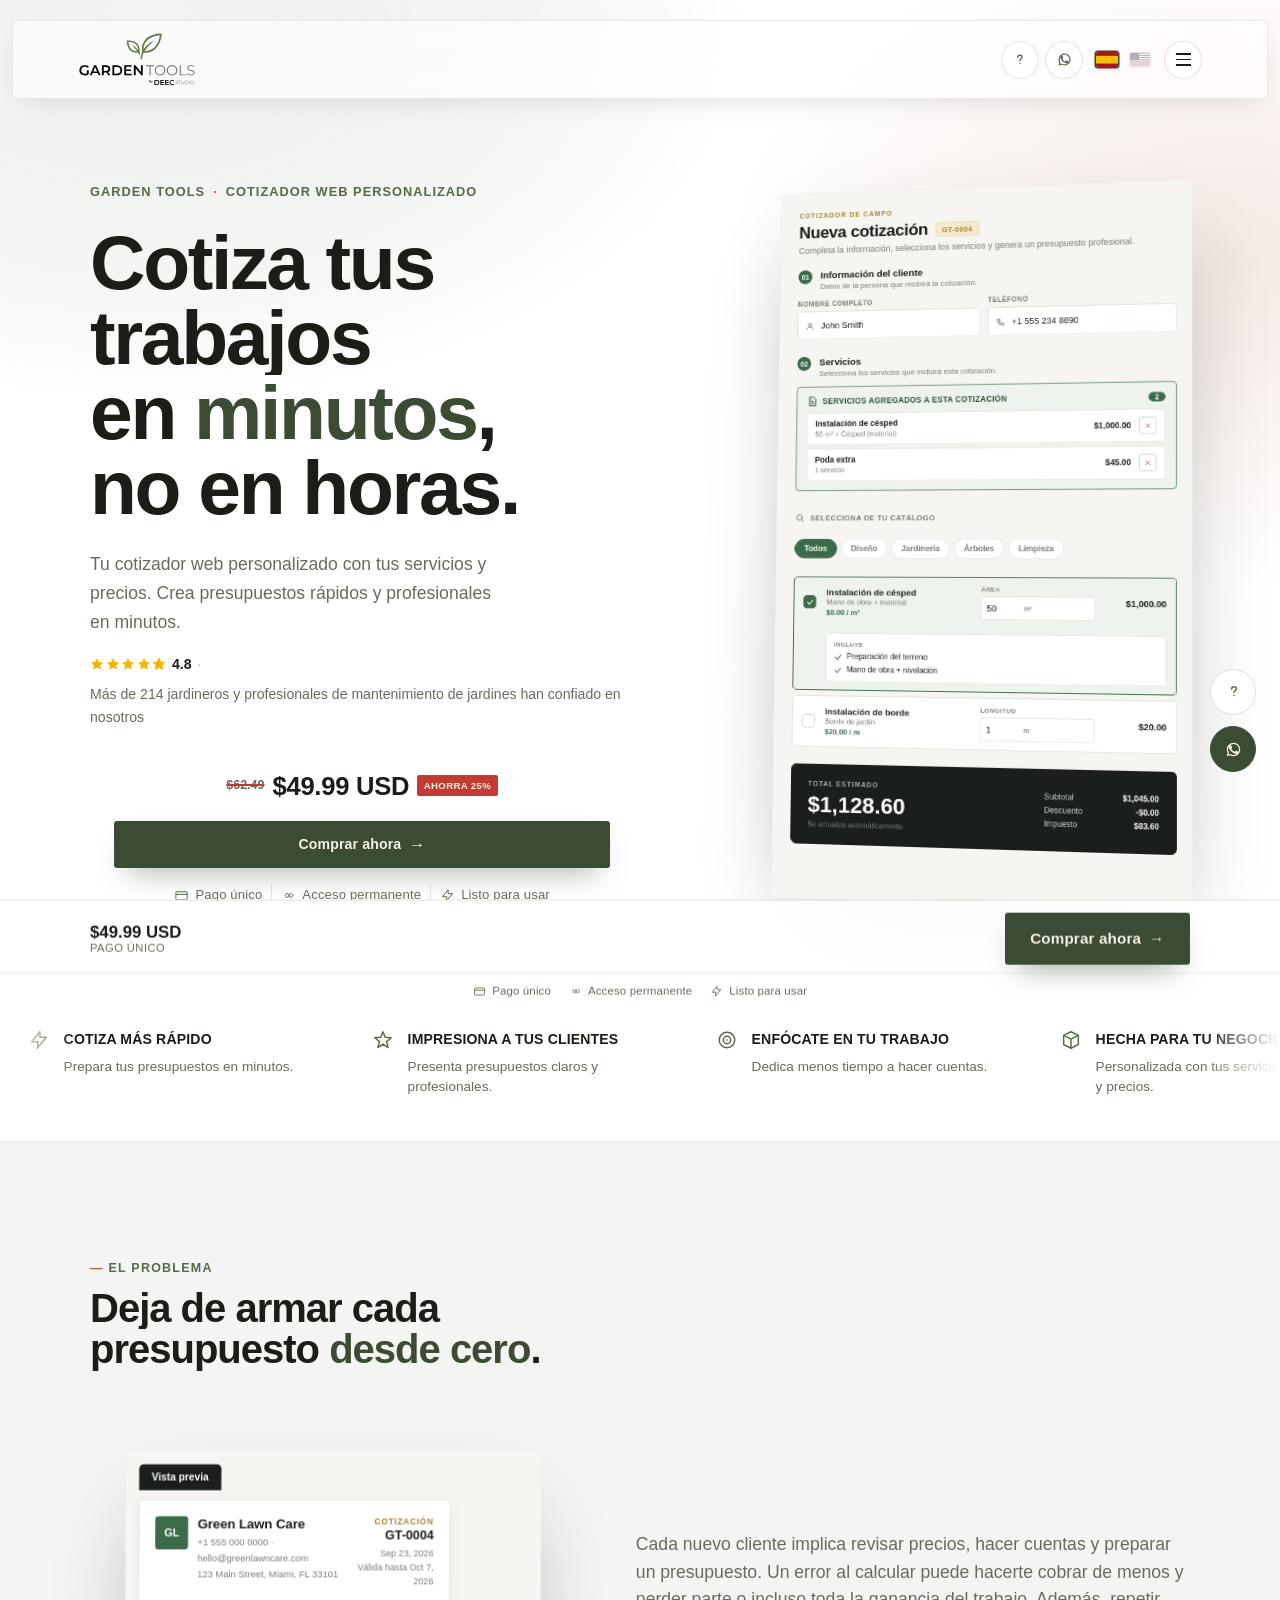
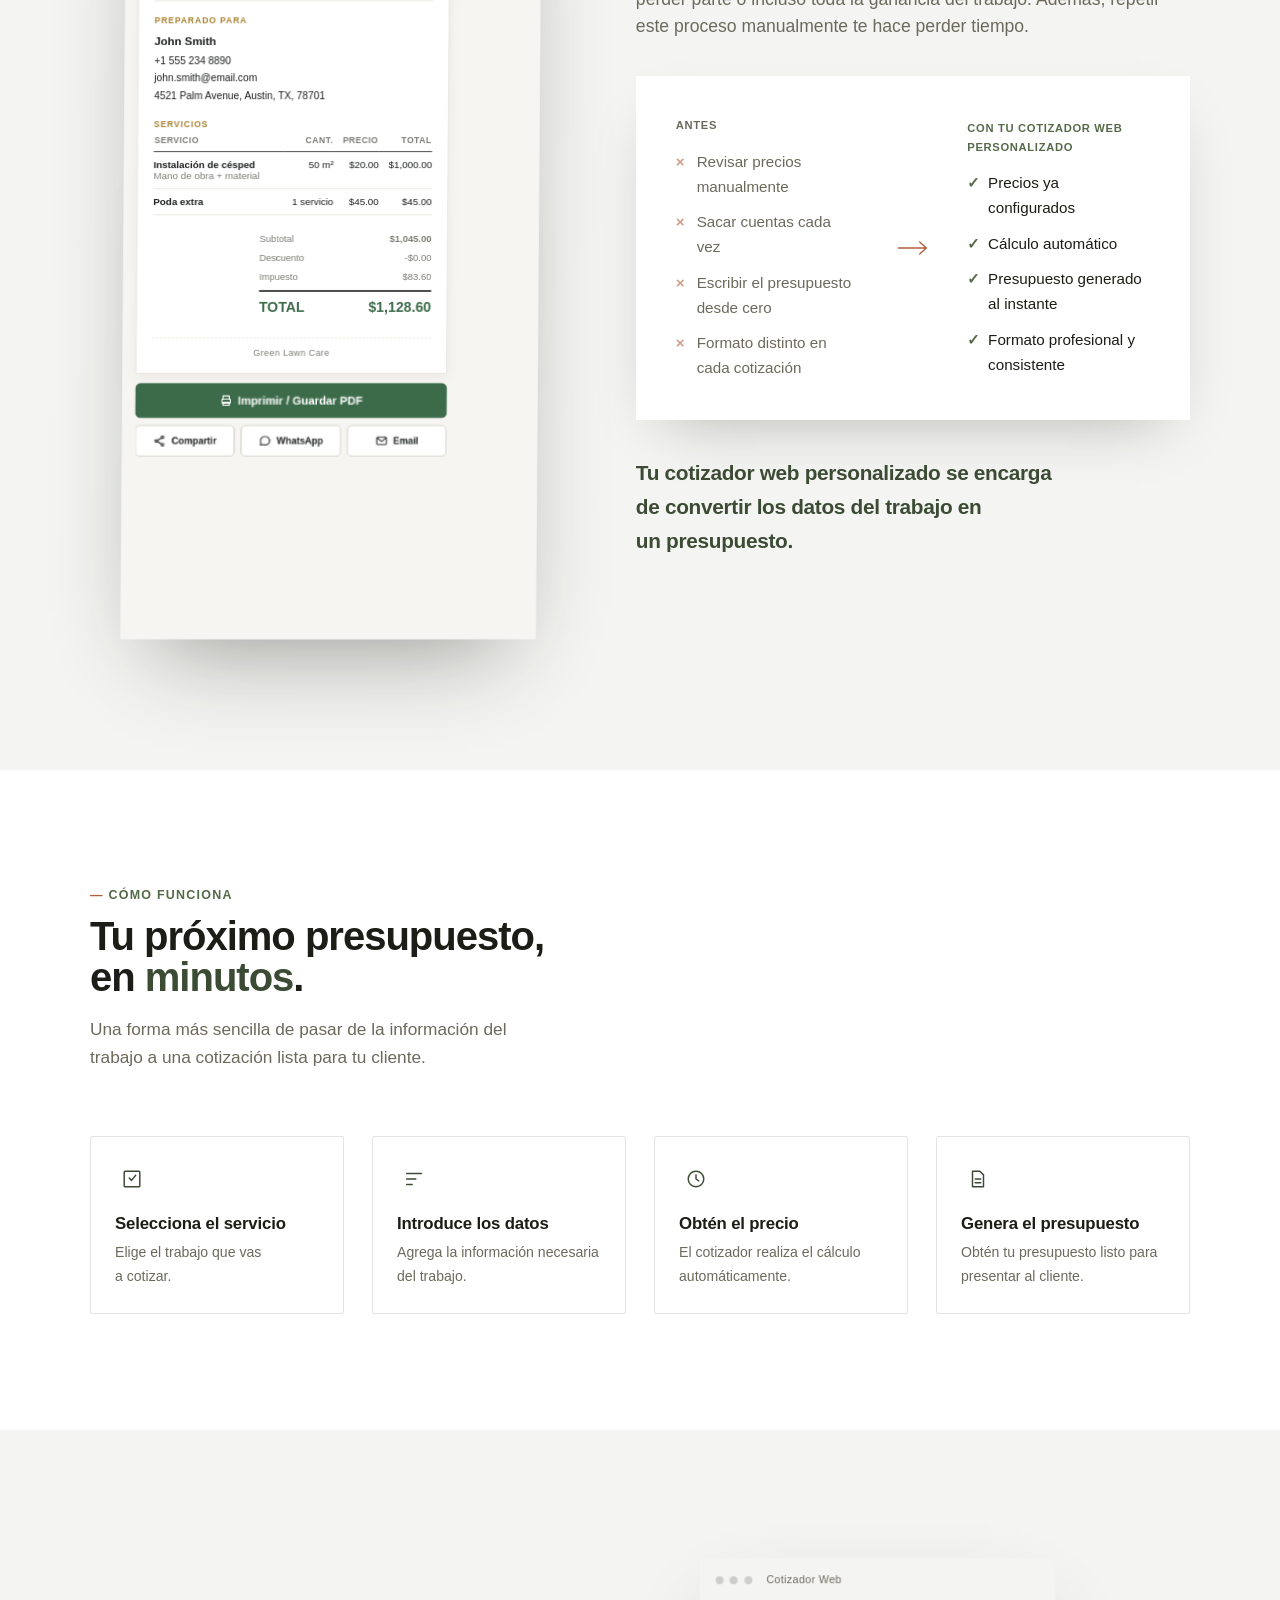
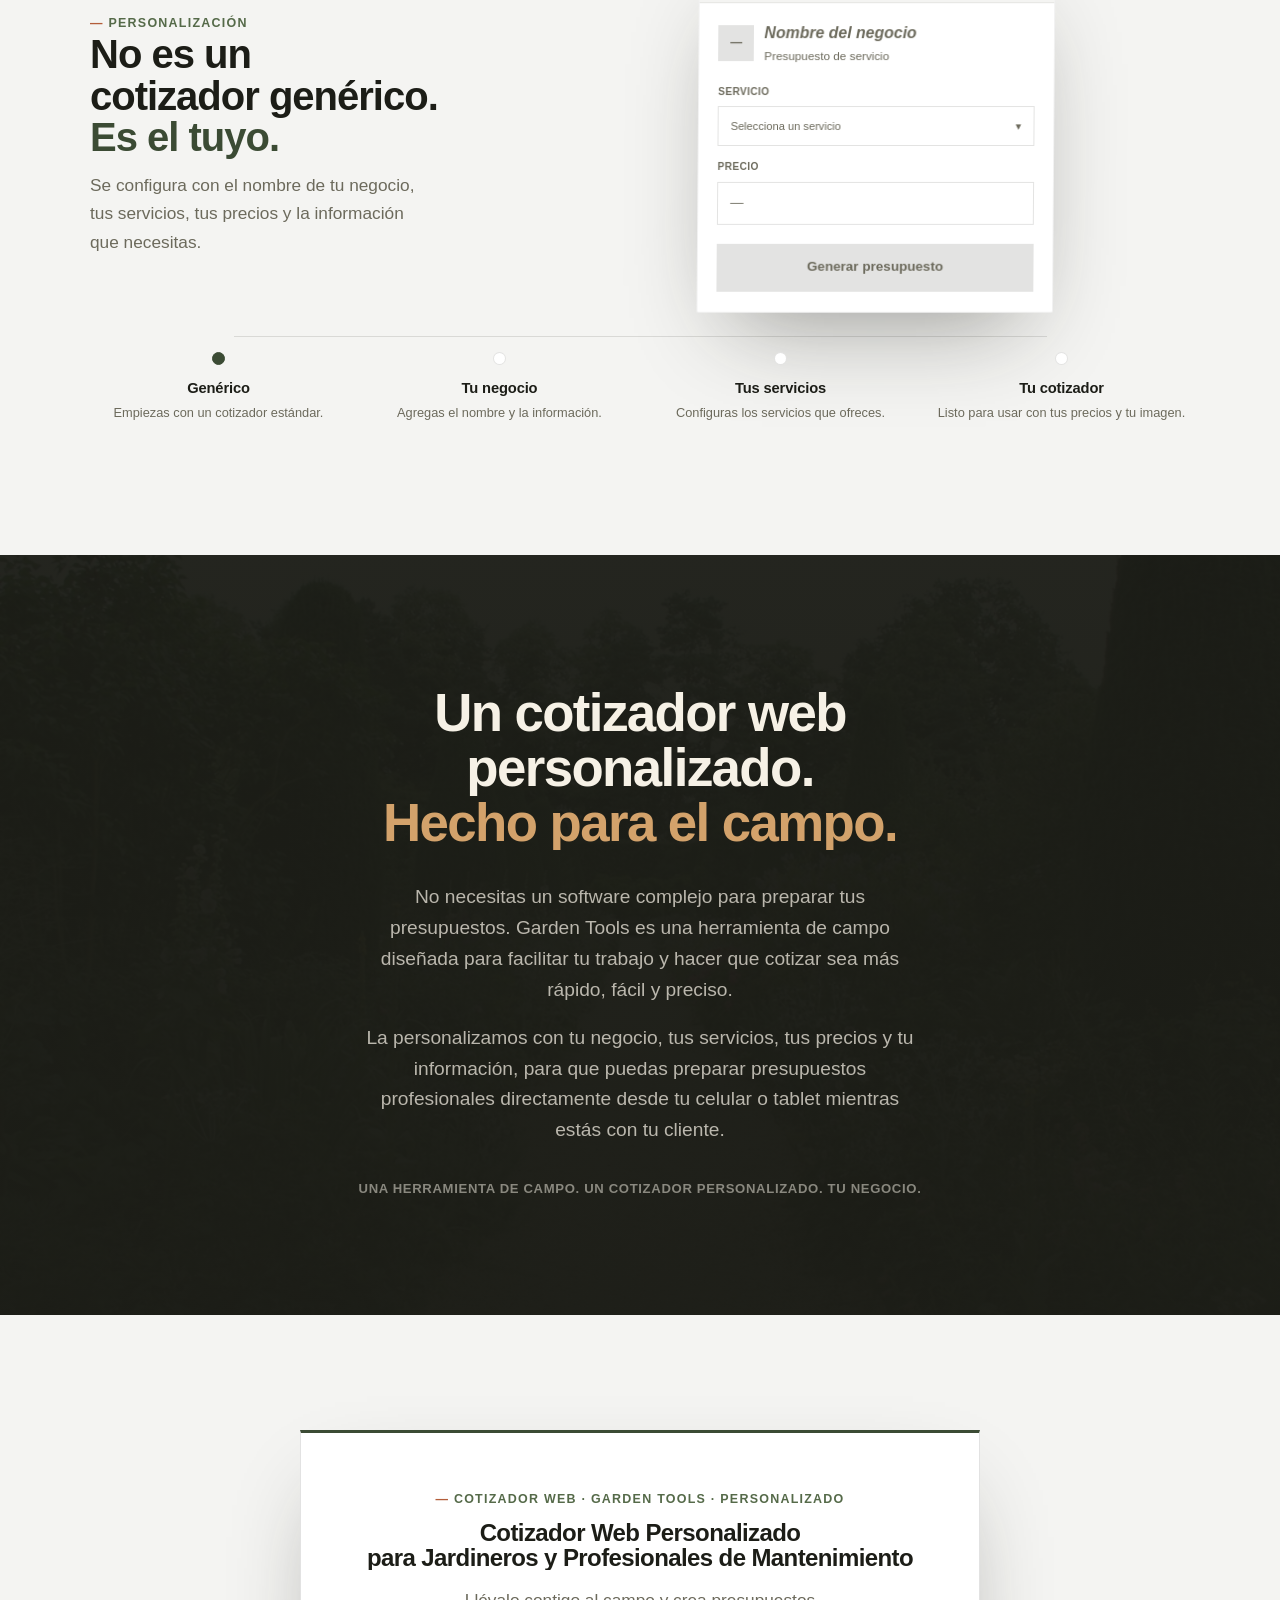
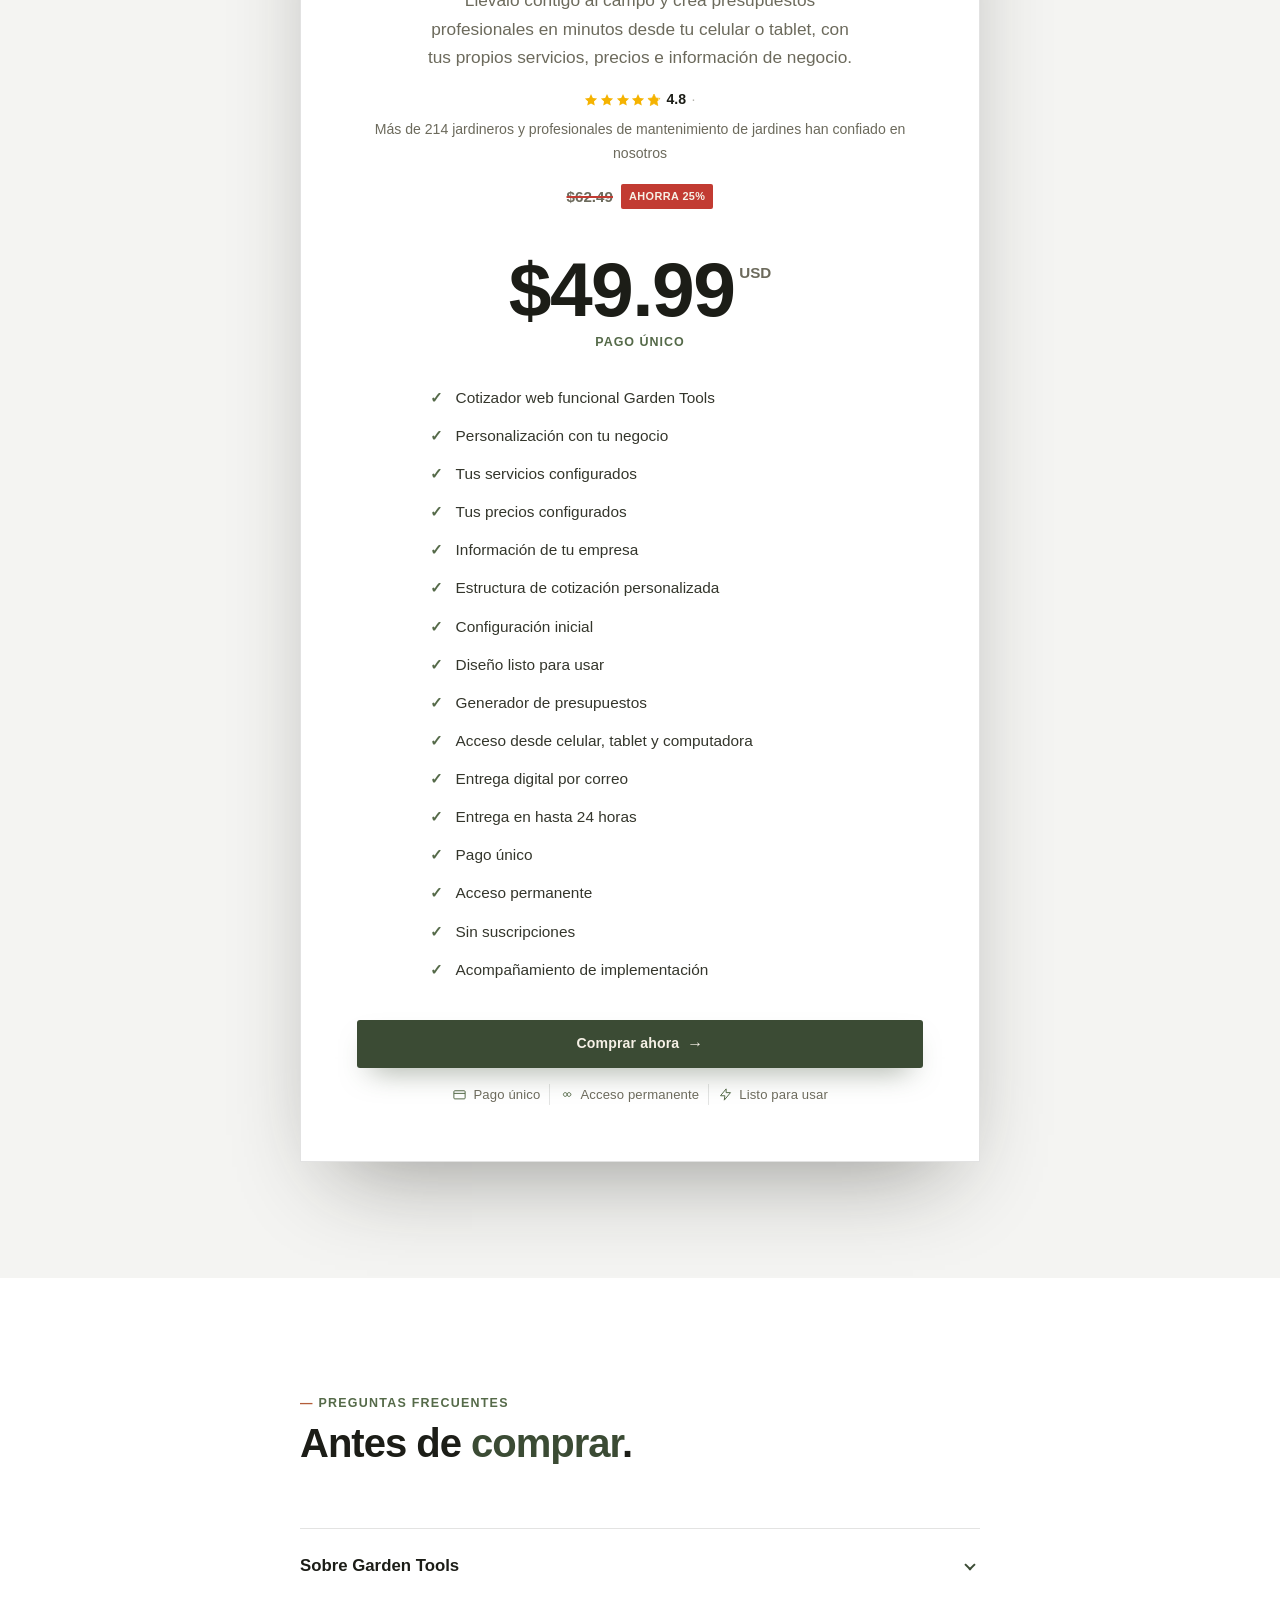
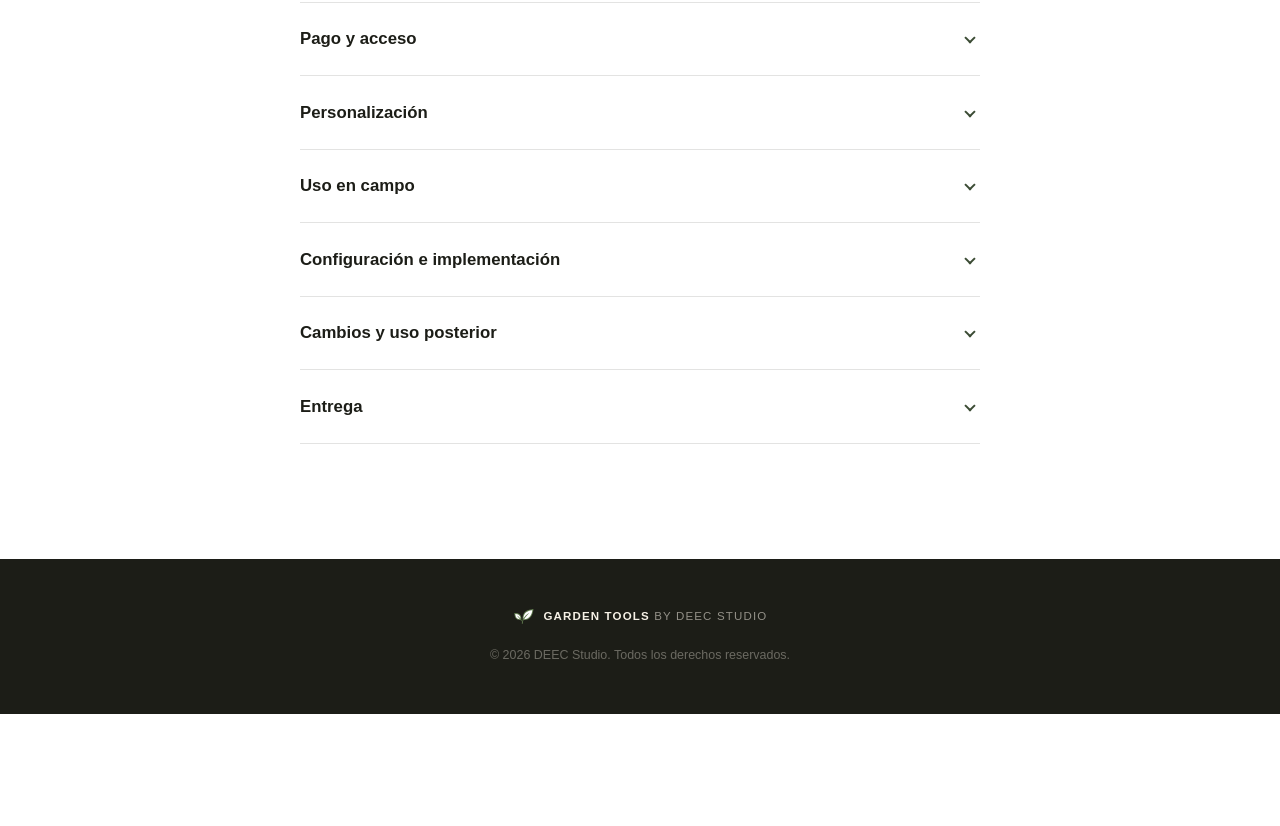
==== commit e2a447e4: "Add files via upload" ====
--- a/Garden tools - Deec Studio Landing pages/index.html
+++ b/Garden tools - Deec Studio Landing pages/index.html
@@ -8,7 +8,7 @@
 
 <!-- Meta Pixel — bootstrap logic lives in lib/meta-pixel.js (kept out of
      this file so no CSP script-src 'unsafe-inline' exception is needed). -->
-<script src="lib/meta-pixel.js?v=202609230"></script>
+<script src="lib/meta-pixel.js?v=202609232"></script>
 <noscript><img height="1" width="1" style="display:none" src="https://www.facebook.com/tr?id=1118290030539871&ev=PageView&noscript=1" alt=""></noscript>
 
 <link rel="preconnect" href="https://api.fontshare.com">
@@ -17,7 +17,7 @@
 <link rel="preconnect" href="https://fonts.gstatic.com" crossorigin>
 <link rel="stylesheet" href="https://fonts.googleapis.com/css2?family=Caveat:wght@500;700&display=swap">
 
-<link rel="stylesheet" href="styles.css?v=202609230">
+<link rel="stylesheet" href="styles.css?v=202609232">
 
 <link rel="icon" type="image/svg+xml" href="assets/img/logo-icon.svg">
 </head>
@@ -112,19 +112,6 @@
     <div class="cta-bar-info">
       <span class="cta-bar-price">$49.99 USD</span>
       <span class="cta-bar-tag" data-i18n="offer.tag">Pago único</span>
-    </div>
-    <div class="urgency urgency-hero urgency-bar" data-urgency>
-      <span class="urgency-dot" aria-hidden="true"></span>
-      <span class="urgency-label" data-i18n="urgency.label">Oferta por tiempo limitado</span>
-      <div class="urgency-box">
-        <div class="urgency-box-time" aria-live="polite">
-          <span data-countdown-mm>25</span><span class="urgency-box-colon">:</span><span data-countdown-ss>00</span>
-        </div>
-        <div class="urgency-box-labels">
-          <span data-i18n="urgency.min">MIN</span>
-          <span data-i18n="urgency.sec">SEG</span>
-        </div>
-      </div>
     </div>
     <a class="btn btn-primary" href="#oferta" data-checkout-cta>
       <span data-i18n="nav.cta">Comprar ahora</span>
@@ -312,19 +299,6 @@
     </div>
 
     <div class="hero-cta reveal">
-      <div class="urgency urgency-hero" data-urgency>
-        <span class="urgency-dot" aria-hidden="true"></span>
-        <span class="urgency-label" data-i18n="urgency.label">Oferta por tiempo limitado</span>
-        <div class="urgency-box">
-          <div class="urgency-box-time" aria-live="polite">
-            <span data-countdown-mm>25</span><span class="urgency-box-colon">:</span><span data-countdown-ss>00</span>
-          </div>
-          <div class="urgency-box-labels">
-            <span data-i18n="urgency.min">MIN</span>
-            <span data-i18n="urgency.sec">SEG</span>
-          </div>
-        </div>
-      </div>
 
       <div class="hero-price-block">
         <div class="price-compare price-compare-hero">
@@ -899,19 +873,6 @@
         <li data-i18n="offer.list16">Acompañamiento de implementación</li>
       </ul>
 
-      <div class="urgency urgency-hero" data-urgency>
-        <span class="urgency-dot" aria-hidden="true"></span>
-        <span class="urgency-label" data-i18n="urgency.label">Oferta por tiempo limitado</span>
-        <div class="urgency-box">
-          <div class="urgency-box-time" aria-live="polite">
-            <span data-countdown-mm>25</span><span class="urgency-box-colon">:</span><span data-countdown-ss>00</span>
-          </div>
-          <div class="urgency-box-labels">
-            <span data-i18n="urgency.min">MIN</span>
-            <span data-i18n="urgency.sec">SEG</span>
-          </div>
-        </div>
-      </div>
       <a class="btn btn-primary btn-lg btn-hero" href="#oferta" data-checkout-cta>
         <span data-i18n="hero.cta">Comprar ahora</span>
         <span class="btn-arrow" aria-hidden="true">→</span>
@@ -930,7 +891,6 @@
           <span data-i18n="trust.ready">Listo para usar</span>
         </span>
       </div>
-      <p class="urgency-caption" data-i18n="urgency.caption">Aprovecha este precio antes de que se acabe el tiempo.</p>
     </div>
   </div>
 </section>
@@ -1306,8 +1266,8 @@
   </div>
 </div>
 
-<script defer src="lib/manifest.js?v=202609230"></script>
-<script defer src="lib/i18n.js?v=202609230"></script>
-<script defer src="main.js?v=202609230"></script>
+<script defer src="lib/manifest.js?v=202609232"></script>
+<script defer src="lib/i18n.js?v=202609232"></script>
+<script defer src="main.js?v=202609232"></script>
 </body>
 </html>
--- a/Garden tools - Deec Studio Landing pages/styles.css
+++ b/Garden tools - Deec Studio Landing pages/styles.css
@@ -507,25 +507,8 @@
 }
 .cta-bar .btn { flex-shrink: 0; }
 
-.urgency-bar {
-  margin-bottom: 0;
-  flex-shrink: 0;
-  gap: .5rem;
-}
-.urgency-bar .urgency-box { padding: .2rem .45rem; }
-.urgency-bar .urgency-box-time { font-size: .8rem; }
-.urgency-bar .urgency-box-labels { font-size: .44rem; gap: .45rem; }
-
 @media (max-width: 539px) {
   .cta-bar-info { display: none; }
-  /* Stack the timer above the button instead of squeezing it in next
-     to it — wrapping the row and giving the timer its own full-width
-     line is what actually makes room for the "Oferta por tiempo
-     limitado" label on narrow screens. */
-  .cta-bar-inner { flex-wrap: wrap; row-gap: .6rem; }
-  .urgency-bar { flex: 1 1 100%; order: -1; justify-content: center; }
-  .urgency-bar .urgency-box { padding: .16rem .38rem; }
-  .urgency-bar .urgency-box-time { font-size: .72rem; }
   .cta-bar .btn { width: 100%; }
 }
 
@@ -666,48 +649,6 @@
   .trust-row-simple .trust-icon { width: 9px; height: 9px; }
 }
 
-/* Urgency row — hero variant: label on the left, boxed time on the
-   right, sitting above the price block. */
-.urgency-hero {
-  margin-bottom: 1rem;
-  display: flex;
-  align-items: center;
-  justify-content: center;
-  gap: .6rem;
-}
-.urgency-hero .urgency-label {
-  font-size: .64rem;
-  font-weight: var(--fw-bold);
-  letter-spacing: .03em;
-  text-transform: uppercase;
-  color: var(--accent-2);
-}
-.urgency-box {
-  background: rgba(var(--accent-rgb), 0.08);
-  border-radius: 4px;
-  padding: .28rem .55rem;
-  text-align: center;
-  flex-shrink: 0;
-}
-.urgency-box-time {
-  font-family: var(--sans);
-  font-weight: var(--fw-black);
-  font-size: .92rem;
-  color: var(--accent-2);
-  font-variant-numeric: tabular-nums;
-}
-.urgency-box-colon { margin: 0 .1rem; }
-.urgency-box-labels {
-  display: flex;
-  justify-content: space-between;
-  gap: .55rem;
-  margin-top: .05rem;
-  font-size: .5rem;
-  letter-spacing: .05em;
-  text-transform: uppercase;
-  color: var(--accent-2);
-  opacity: .7;
-}
 /* Trust row — icon + label, replaces plain "·"-separated microcopy under CTAs */
 .trust-row {
   margin-top: 1rem;
@@ -1651,39 +1592,6 @@
   white-space: nowrap;
 }
 
-/* Urgency / countdown — small, quiet, functional. Not a flashing banner. */
-.urgency {
-  display: inline-flex;
-  align-items: center;
-  gap: .45rem;
-  margin-top: 1rem;
-  font-family: var(--sans);
-  font-size: .78rem;
-  font-weight: var(--fw-semibold);
-  color: var(--accent-2);
-}
-.urgency-dot {
-  width: 6px;
-  height: 6px;
-  border-radius: 50%;
-  background: var(--accent);
-  flex-shrink: 0;
-  animation: urgencyPulse 1.8s ease-in-out infinite;
-}
-@keyframes urgencyPulse {
-  0%, 100% { opacity: 1; transform: scale(1); }
-  50% { opacity: .4; transform: scale(0.7); }
-}
-.urgency-caption {
-  margin-top: .4rem;
-  font-size: .78rem;
-  color: var(--ink-mute);
-}
-
-@media (prefers-reduced-motion: reduce) {
-  .urgency-dot { animation: none; }
-}
-
 .offer-price {
   margin-top: 2rem;
   display: flex;
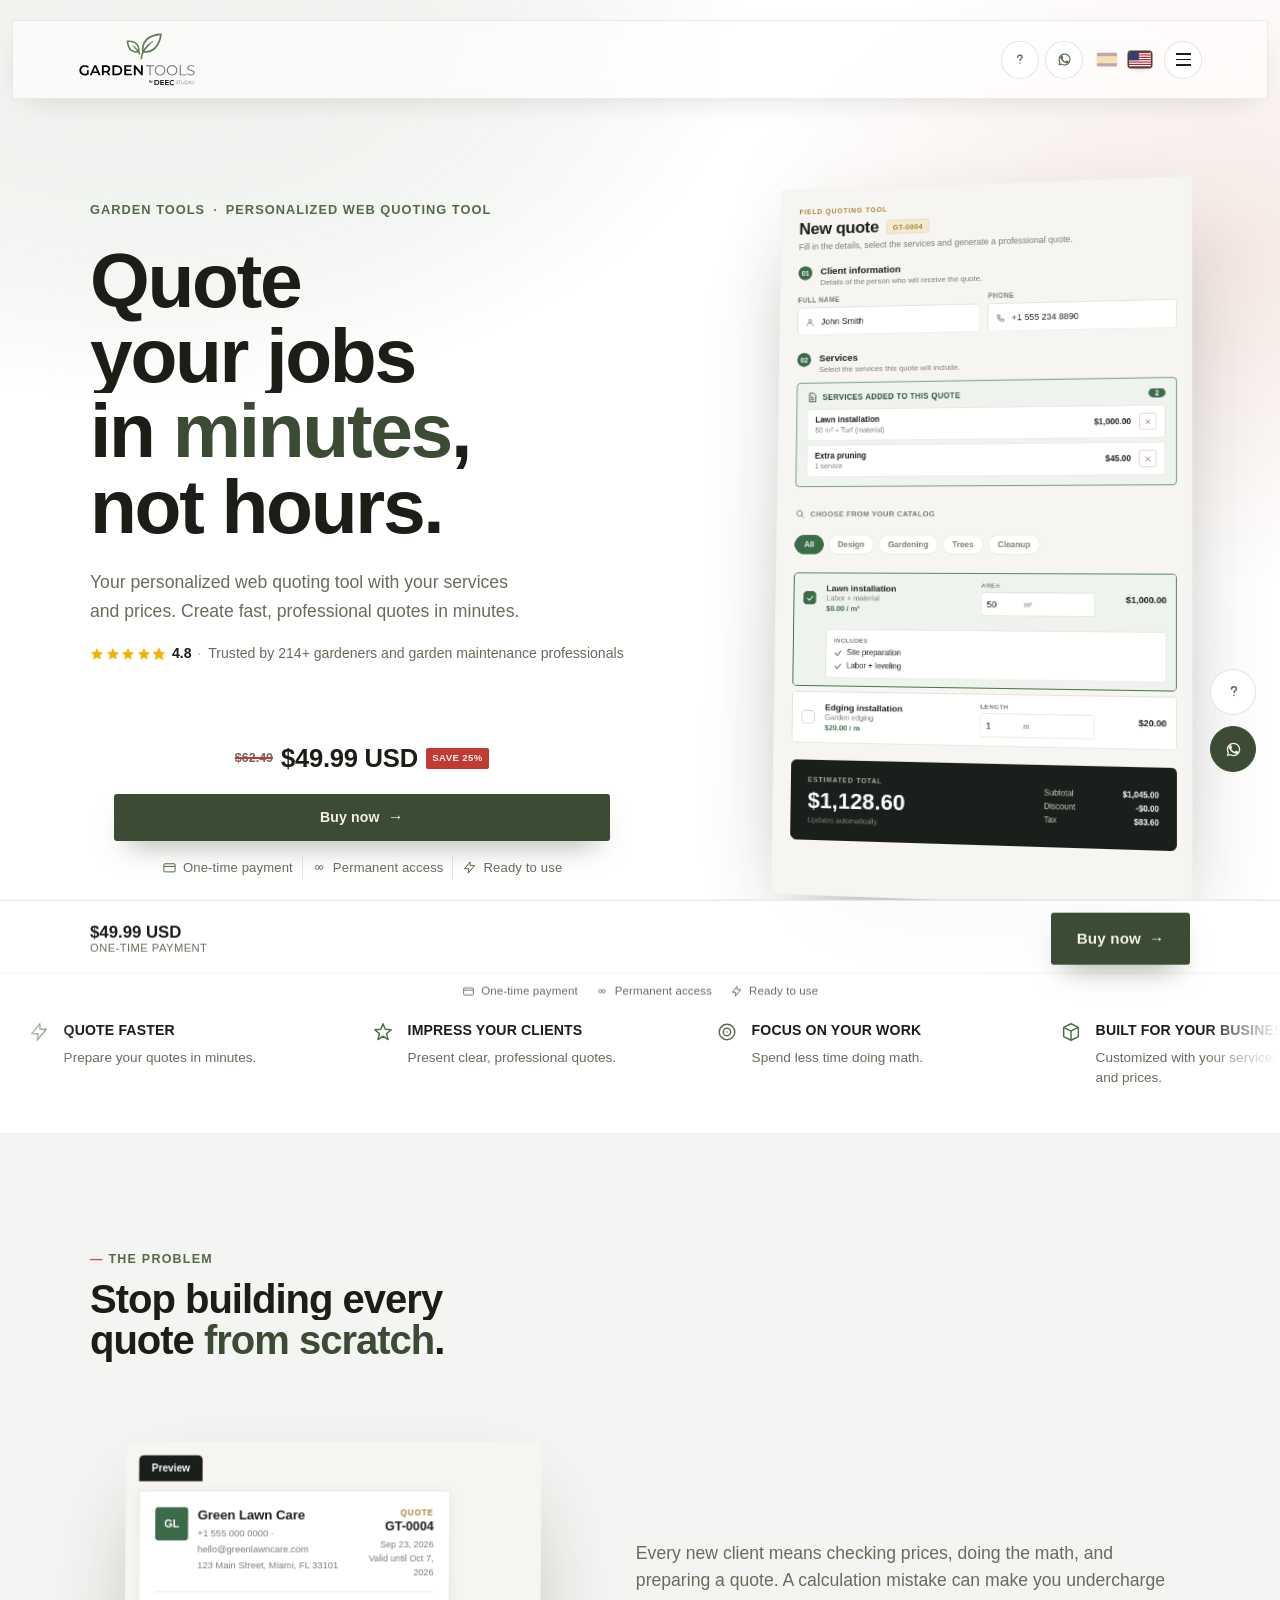
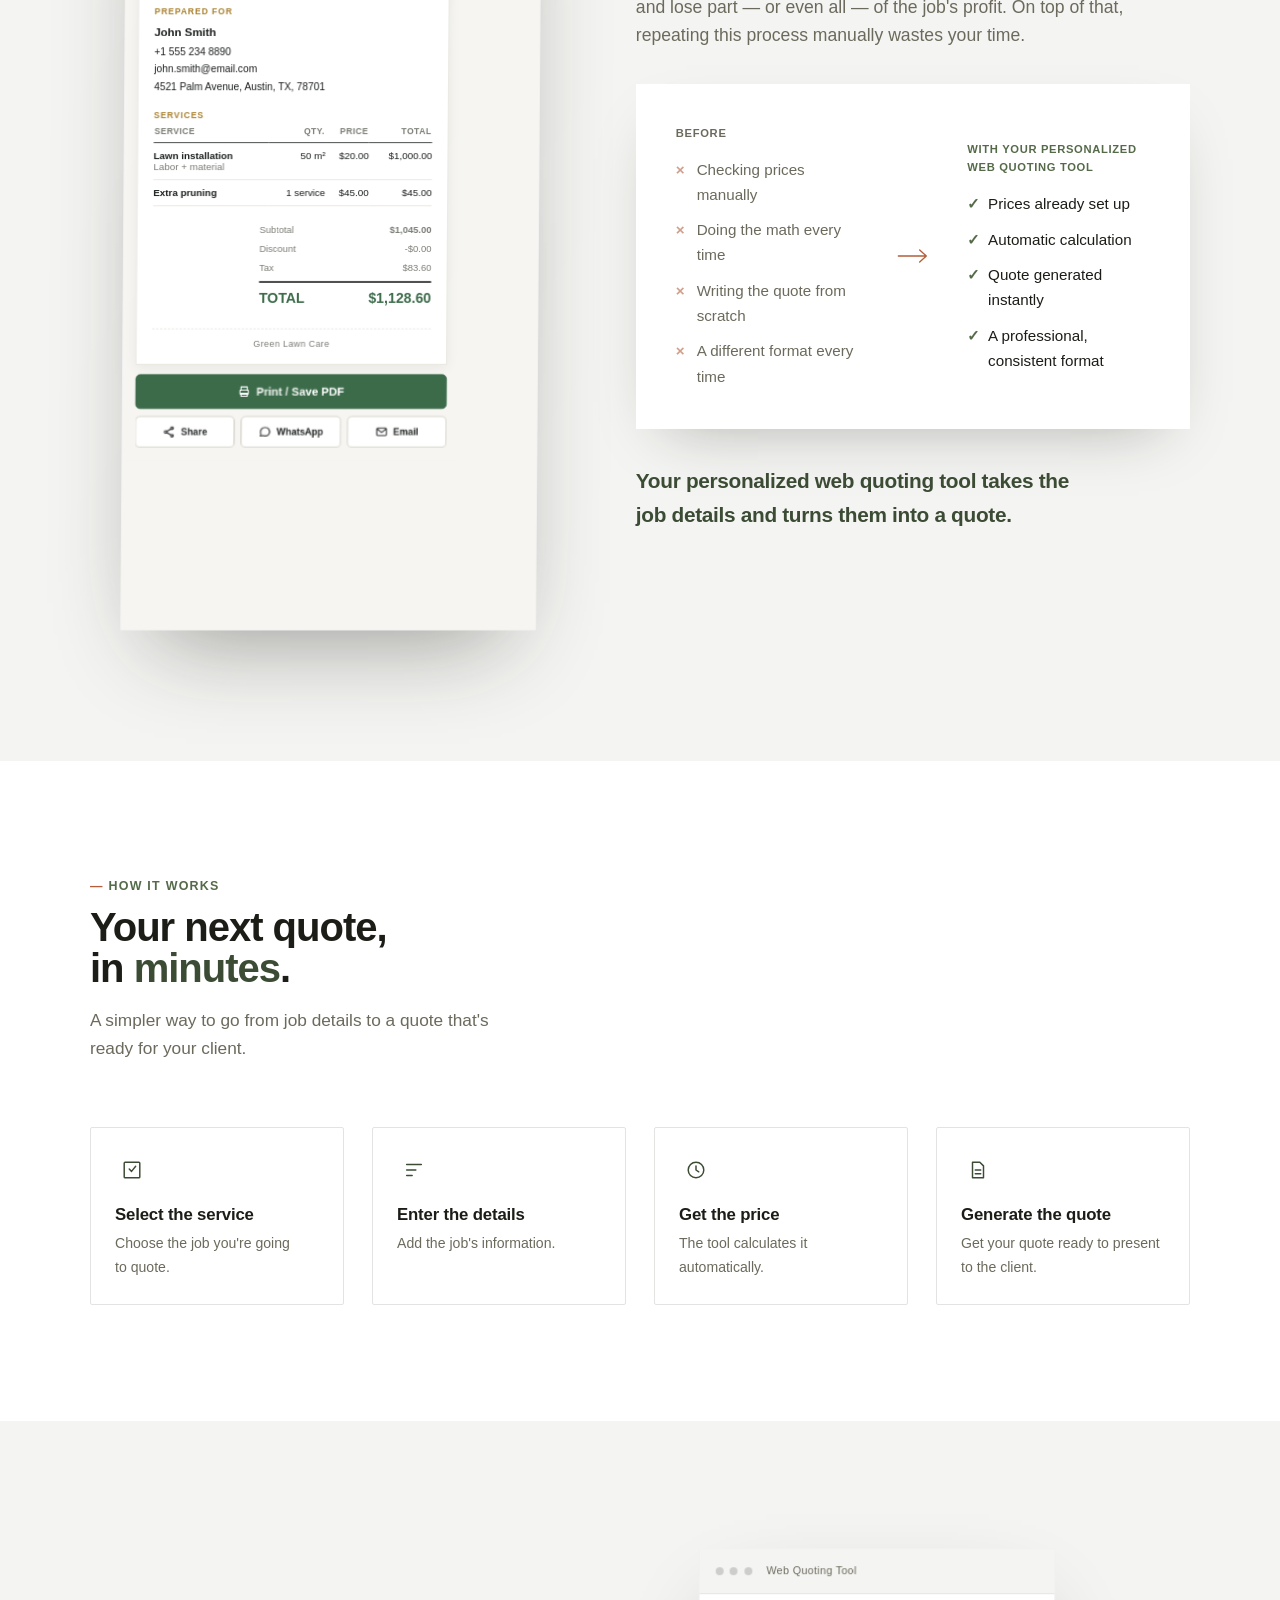
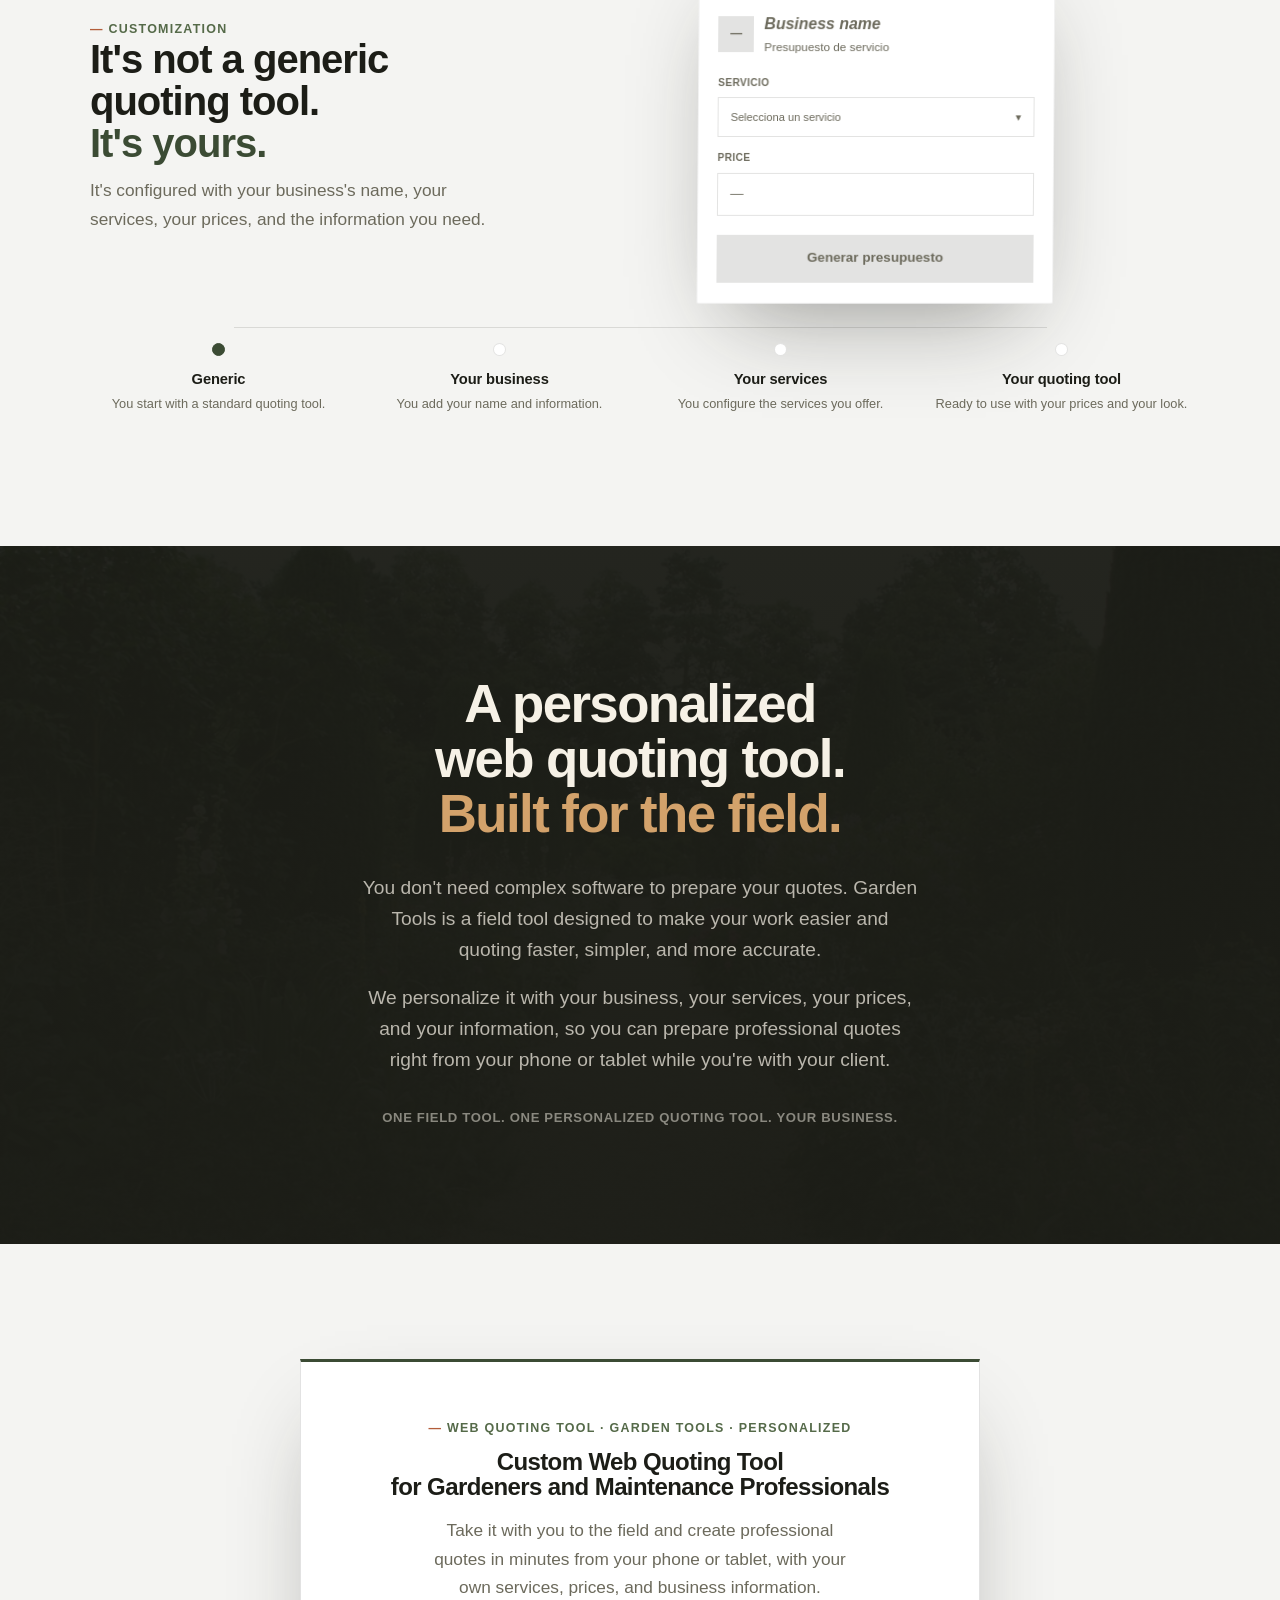
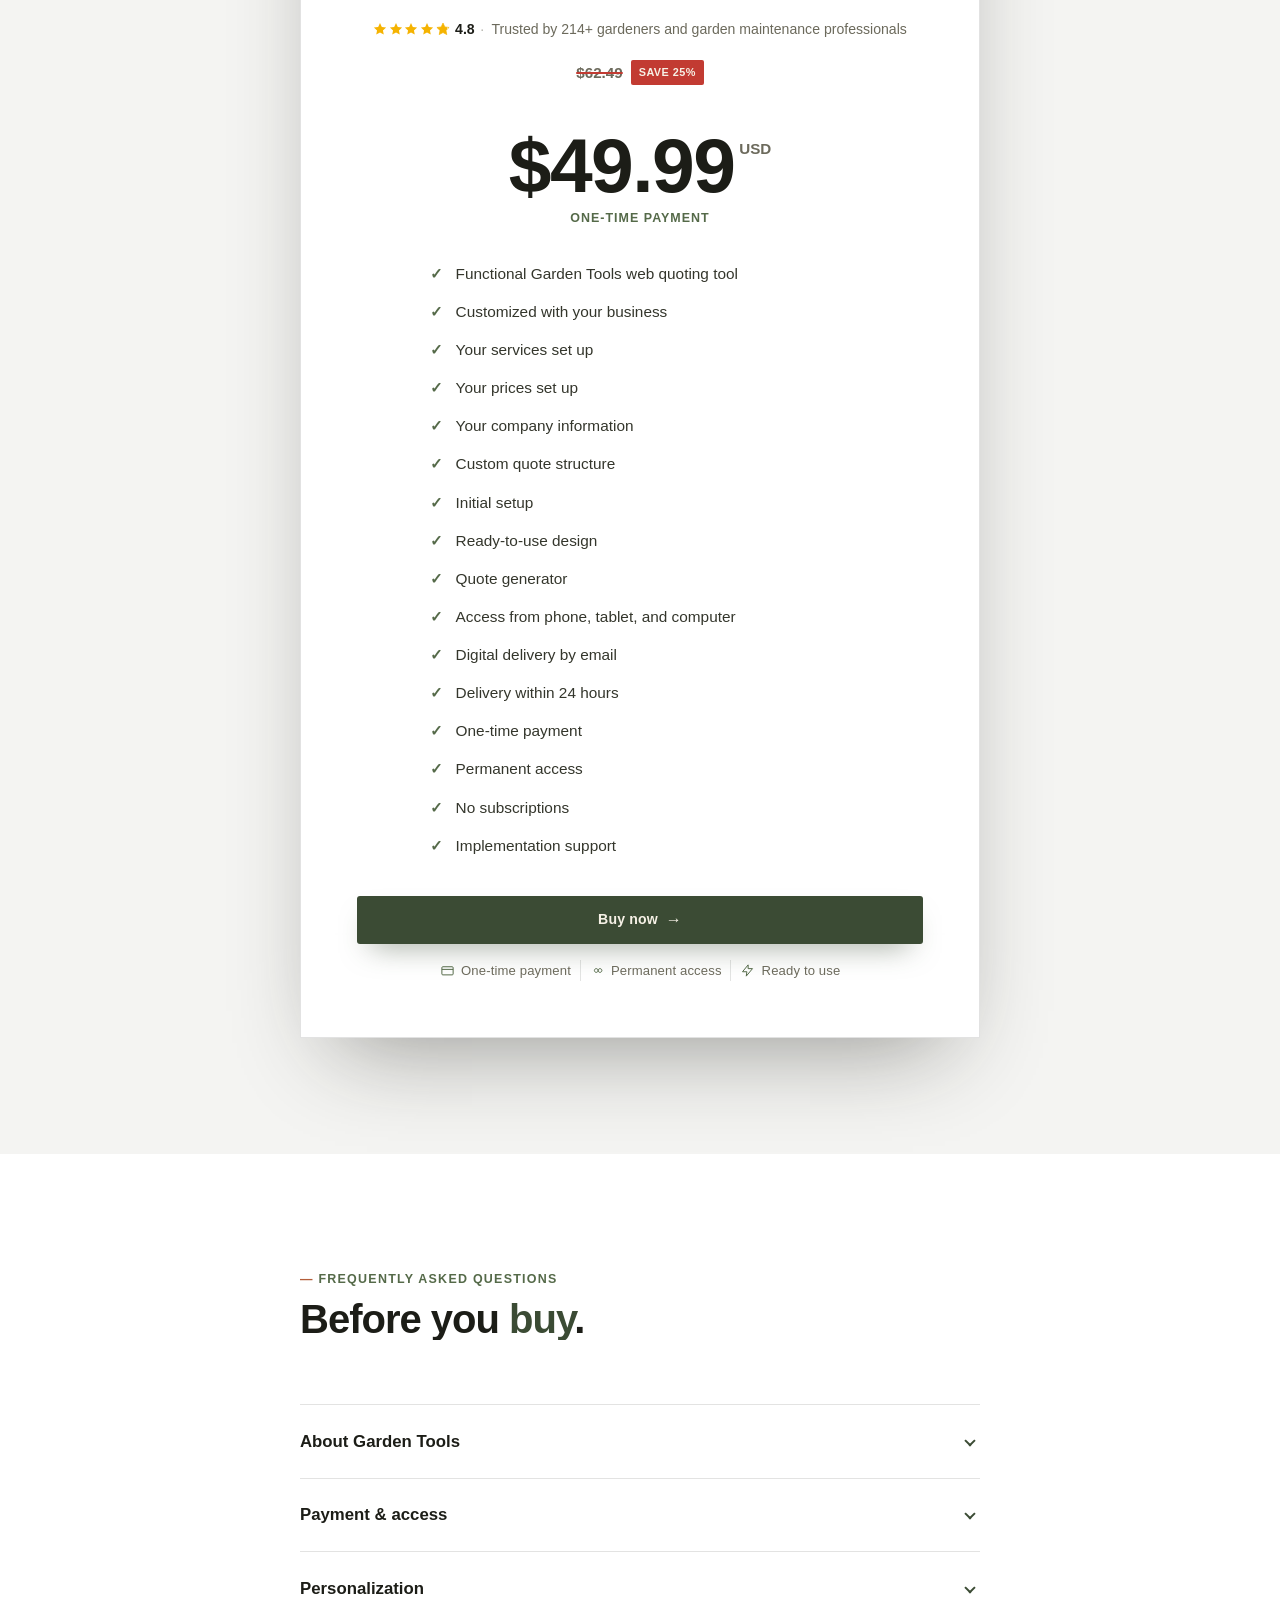
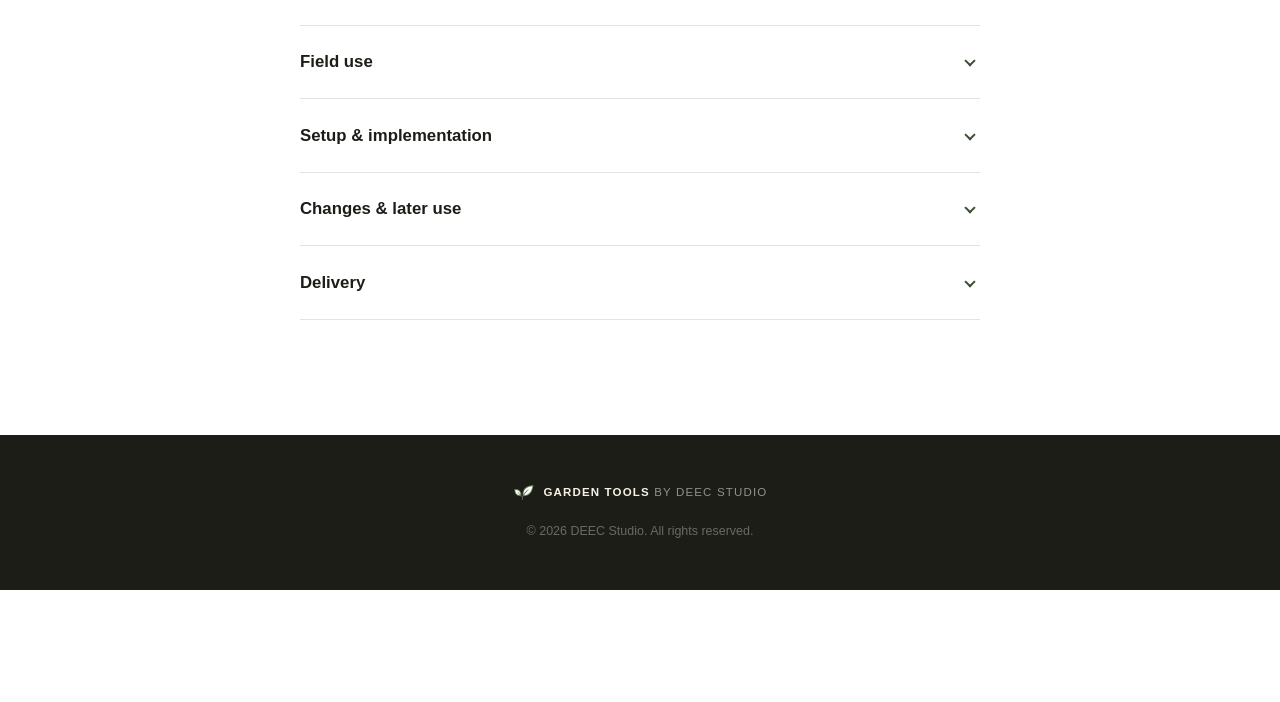
==== commit 41560447: "Add files via upload" ====
--- a/Garden tools - Deec Studio Landing pages/index.html
+++ b/Garden tools - Deec Studio Landing pages/index.html
@@ -8,16 +8,24 @@
 
 <!-- Meta Pixel — bootstrap logic lives in lib/meta-pixel.js (kept out of
      this file so no CSP script-src 'unsafe-inline' exception is needed). -->
-<script src="lib/meta-pixel.js?v=202609232"></script>
+<script src="lib/meta-pixel.js?v=202609234"></script>
 <noscript><img height="1" width="1" style="display:none" src="https://www.facebook.com/tr?id=1118290030539871&ev=PageView&noscript=1" alt=""></noscript>
 
+<link rel="preconnect" href="https://whop.com">
 <link rel="preconnect" href="https://api.fontshare.com">
-<link rel="stylesheet" href="https://api.fontshare.com/v2/css?f[]=satoshi@400,500,700,900&f[]=switzer@400,500,600,700,800&display=swap">
+<!-- Font CSS from third parties is fetched right away but does NOT block the
+     first paint: media="print" is switched to "all" by main.js (no inline
+     handler, so the CSP stays strict). display=swap shows text immediately. -->
+<link rel="stylesheet" data-async-font media="print" href="https://api.fontshare.com/v2/css?f[]=satoshi@400,500,700,900&f[]=switzer@400,500,600,700,800&display=swap">
 <link rel="preconnect" href="https://fonts.googleapis.com">
 <link rel="preconnect" href="https://fonts.gstatic.com" crossorigin>
+<link rel="stylesheet" data-async-font media="print" href="https://fonts.googleapis.com/css2?family=Caveat:wght@500;700&display=swap">
+<noscript>
+<link rel="stylesheet" href="https://api.fontshare.com/v2/css?f[]=satoshi@400,500,700,900&f[]=switzer@400,500,600,700,800&display=swap">
 <link rel="stylesheet" href="https://fonts.googleapis.com/css2?family=Caveat:wght@500;700&display=swap">
-
-<link rel="stylesheet" href="styles.css?v=202609232">
+</noscript>
+
+<link rel="stylesheet" href="styles.css?v=202609234">
 
 <link rel="icon" type="image/svg+xml" href="assets/img/logo-icon.svg">
 </head>
@@ -1261,13 +1269,13 @@
   <div class="checkout-modal-panel" role="dialog" aria-modal="true" aria-label="Checkout">
     <button type="button" class="checkout-modal-close" data-checkout-modal-close aria-label="Cerrar">&times;</button>
     <div id="whop-checkout">
-      <iframe src="https://whop.com/checkout/plan_Ddkjmd8N0T9vu" title="Checkout" allow="payment"></iframe>
+      <iframe title="Checkout" allow="payment"></iframe>
     </div>
   </div>
 </div>
 
-<script defer src="lib/manifest.js?v=202609232"></script>
-<script defer src="lib/i18n.js?v=202609232"></script>
-<script defer src="main.js?v=202609232"></script>
+<script defer src="lib/manifest.js?v=202609234"></script>
+<script defer src="lib/i18n.js?v=202609234"></script>
+<script defer src="main.js?v=202609234"></script>
 </body>
 </html>
--- a/Garden tools - Deec Studio Landing pages/styles.css
+++ b/Garden tools - Deec Studio Landing pages/styles.css
@@ -1869,7 +1869,21 @@
   transition: color .2s var(--ease-out), border-color .2s var(--ease-out);
 }
 .checkout-modal-close:hover { color: var(--ink); border-color: var(--moss); }
-#whop-checkout { min-height: 640px; }
+#whop-checkout { position: relative; min-height: 640px; }
+/* Spinner shown behind the iframe until Whop's page has loaded */
+#whop-checkout::before {
+  content: "";
+  position: absolute;
+  top: 50%; left: 50%;
+  width: 28px; height: 28px;
+  margin: -14px 0 0 -14px;
+  border: 3px solid rgba(var(--accent-rgb), 0.2);
+  border-top-color: var(--accent);
+  border-radius: 50%;
+  animation: checkoutSpin .8s linear infinite;
+}
+#whop-checkout.is-loaded::before { display: none; }
+@keyframes checkoutSpin { to { transform: rotate(360deg); } }
 #whop-checkout iframe { display: block; width: 100%; height: 100%; min-height: 640px; border: 0; }
 @media (max-width: 539px) {
   .checkout-modal { padding: 0; align-items: flex-end; }
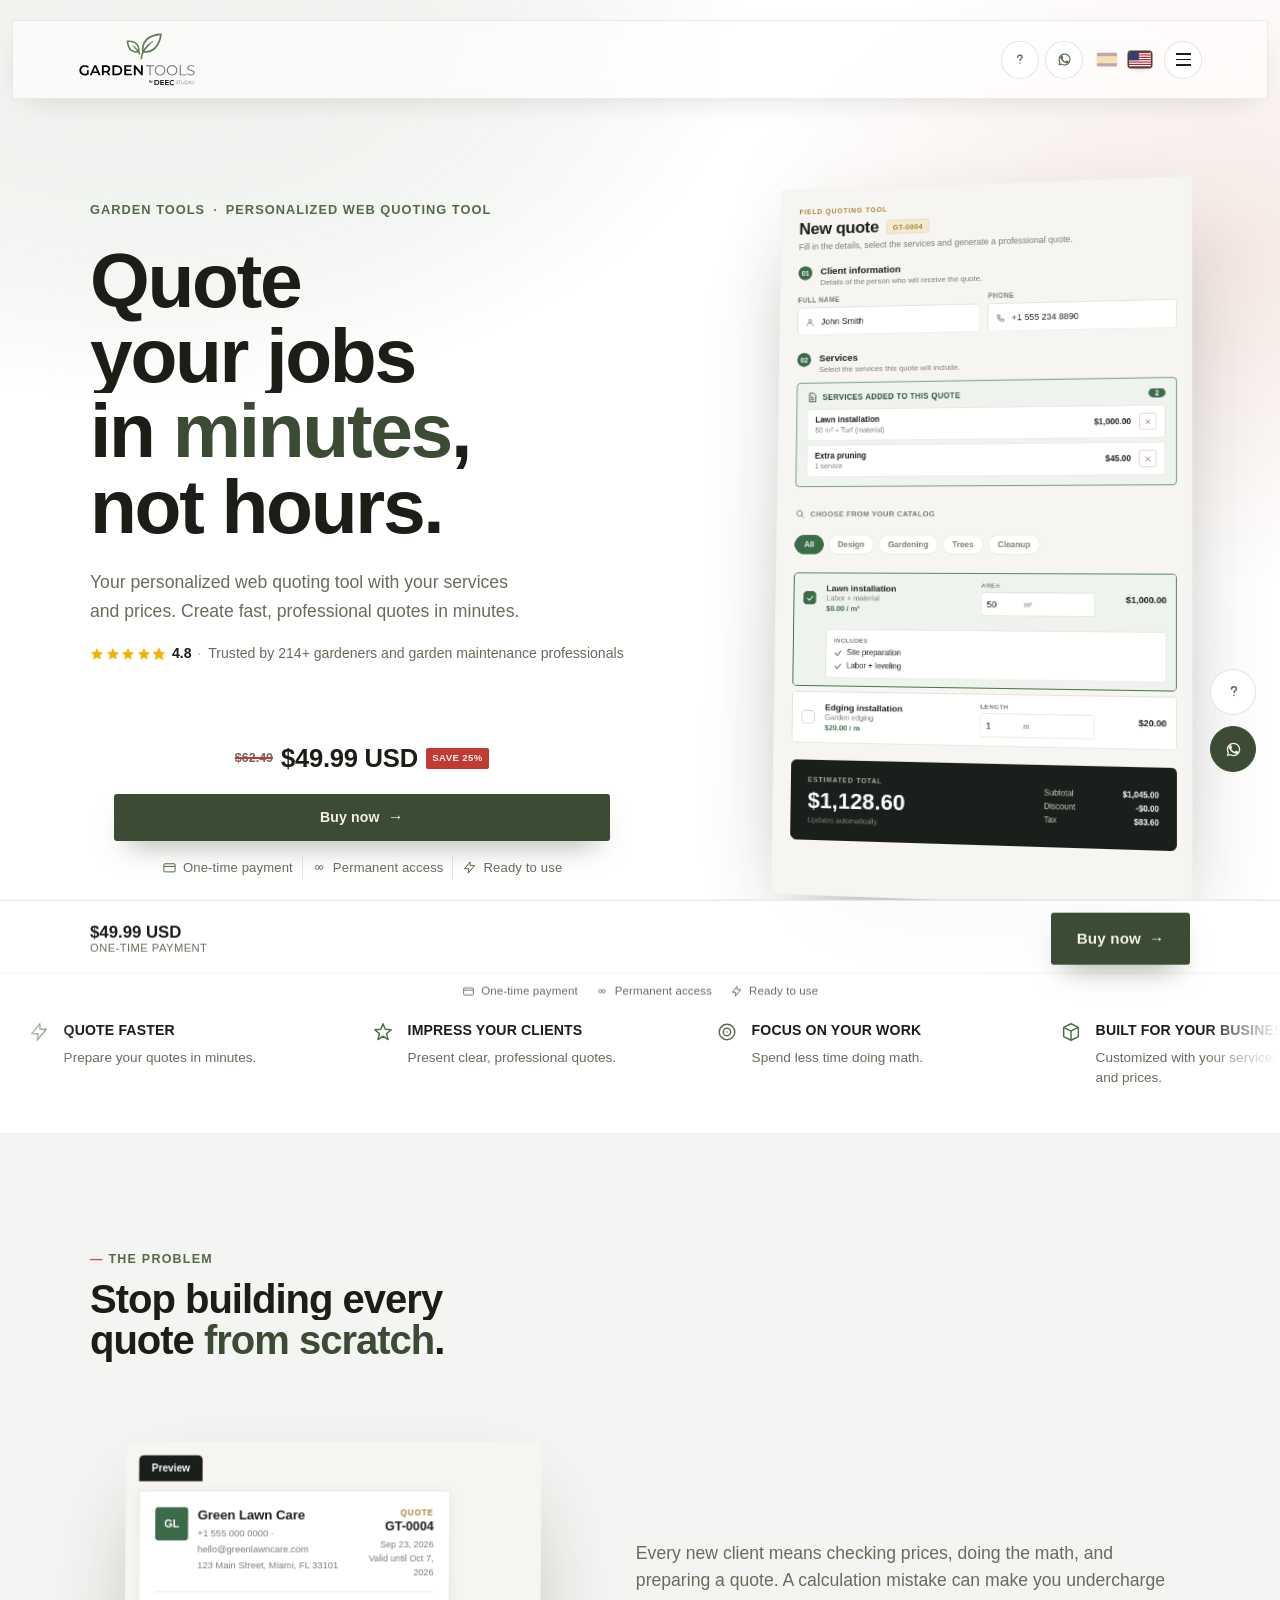
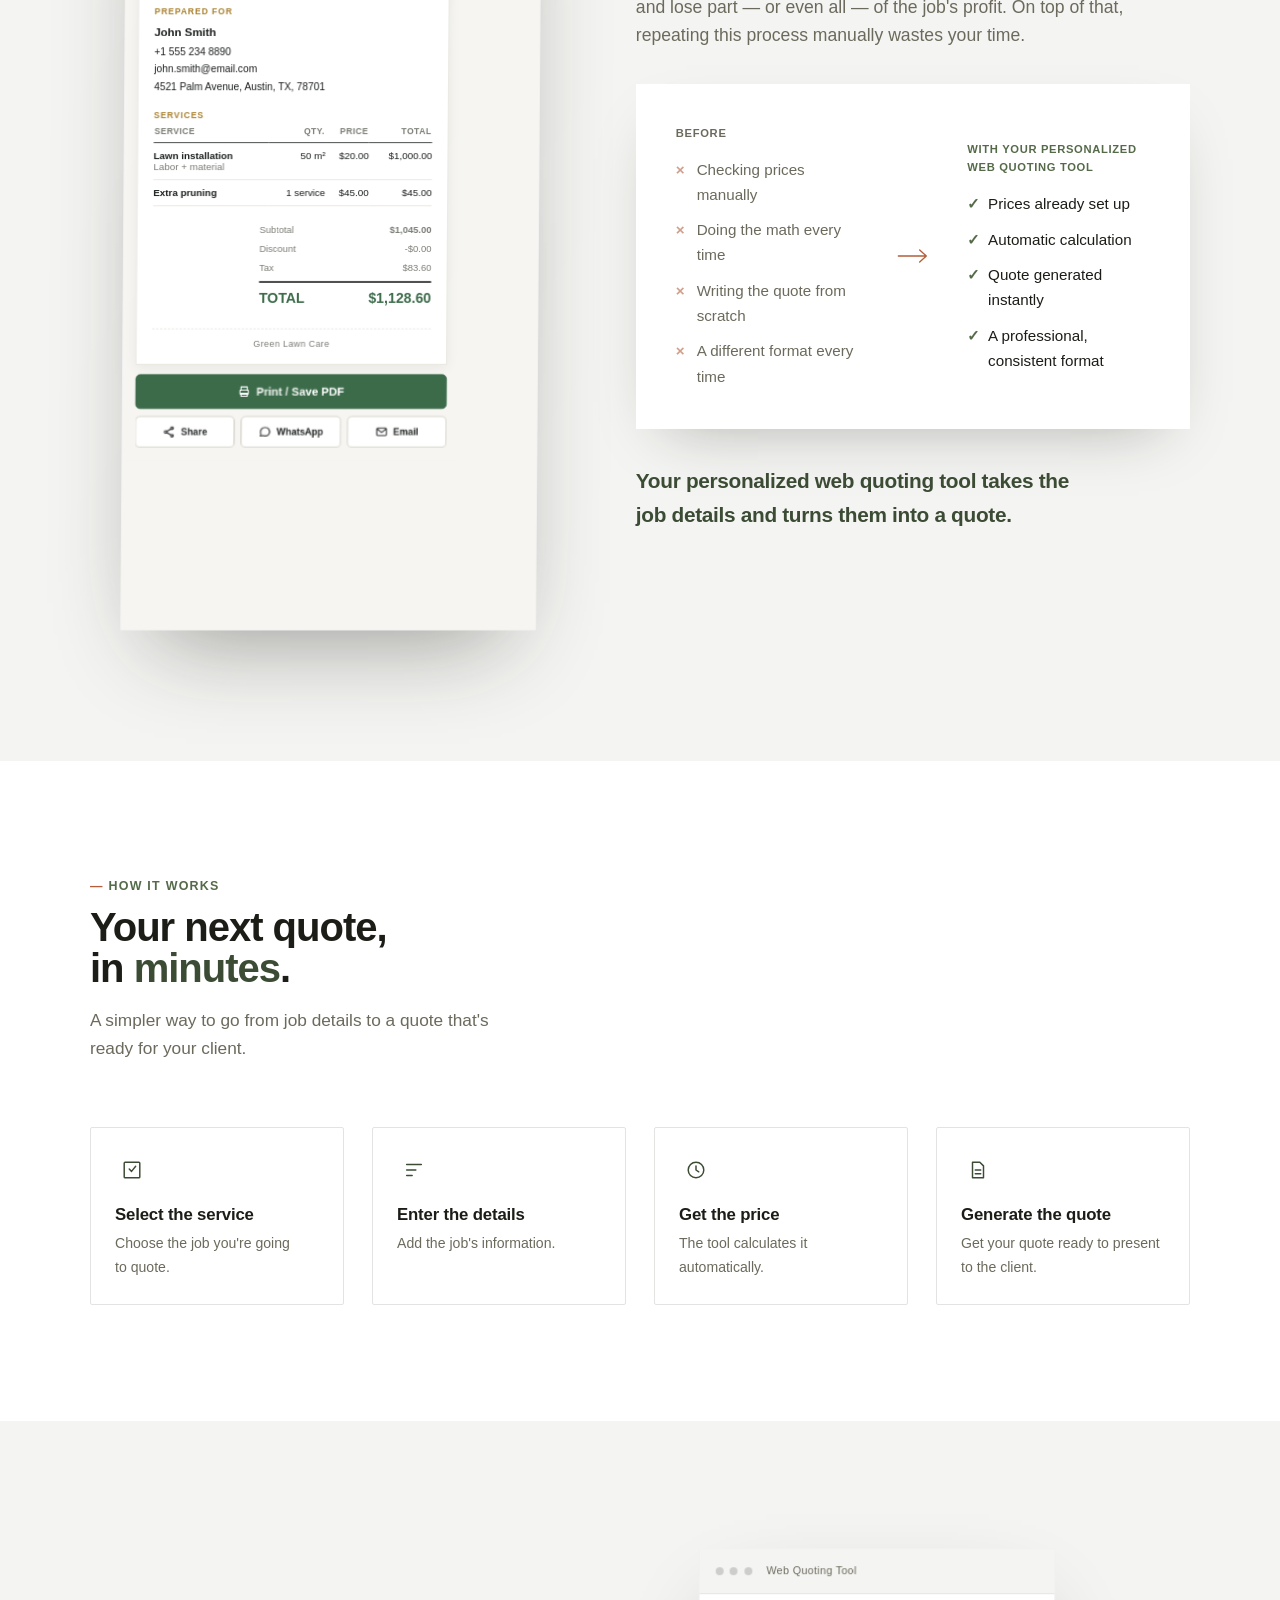
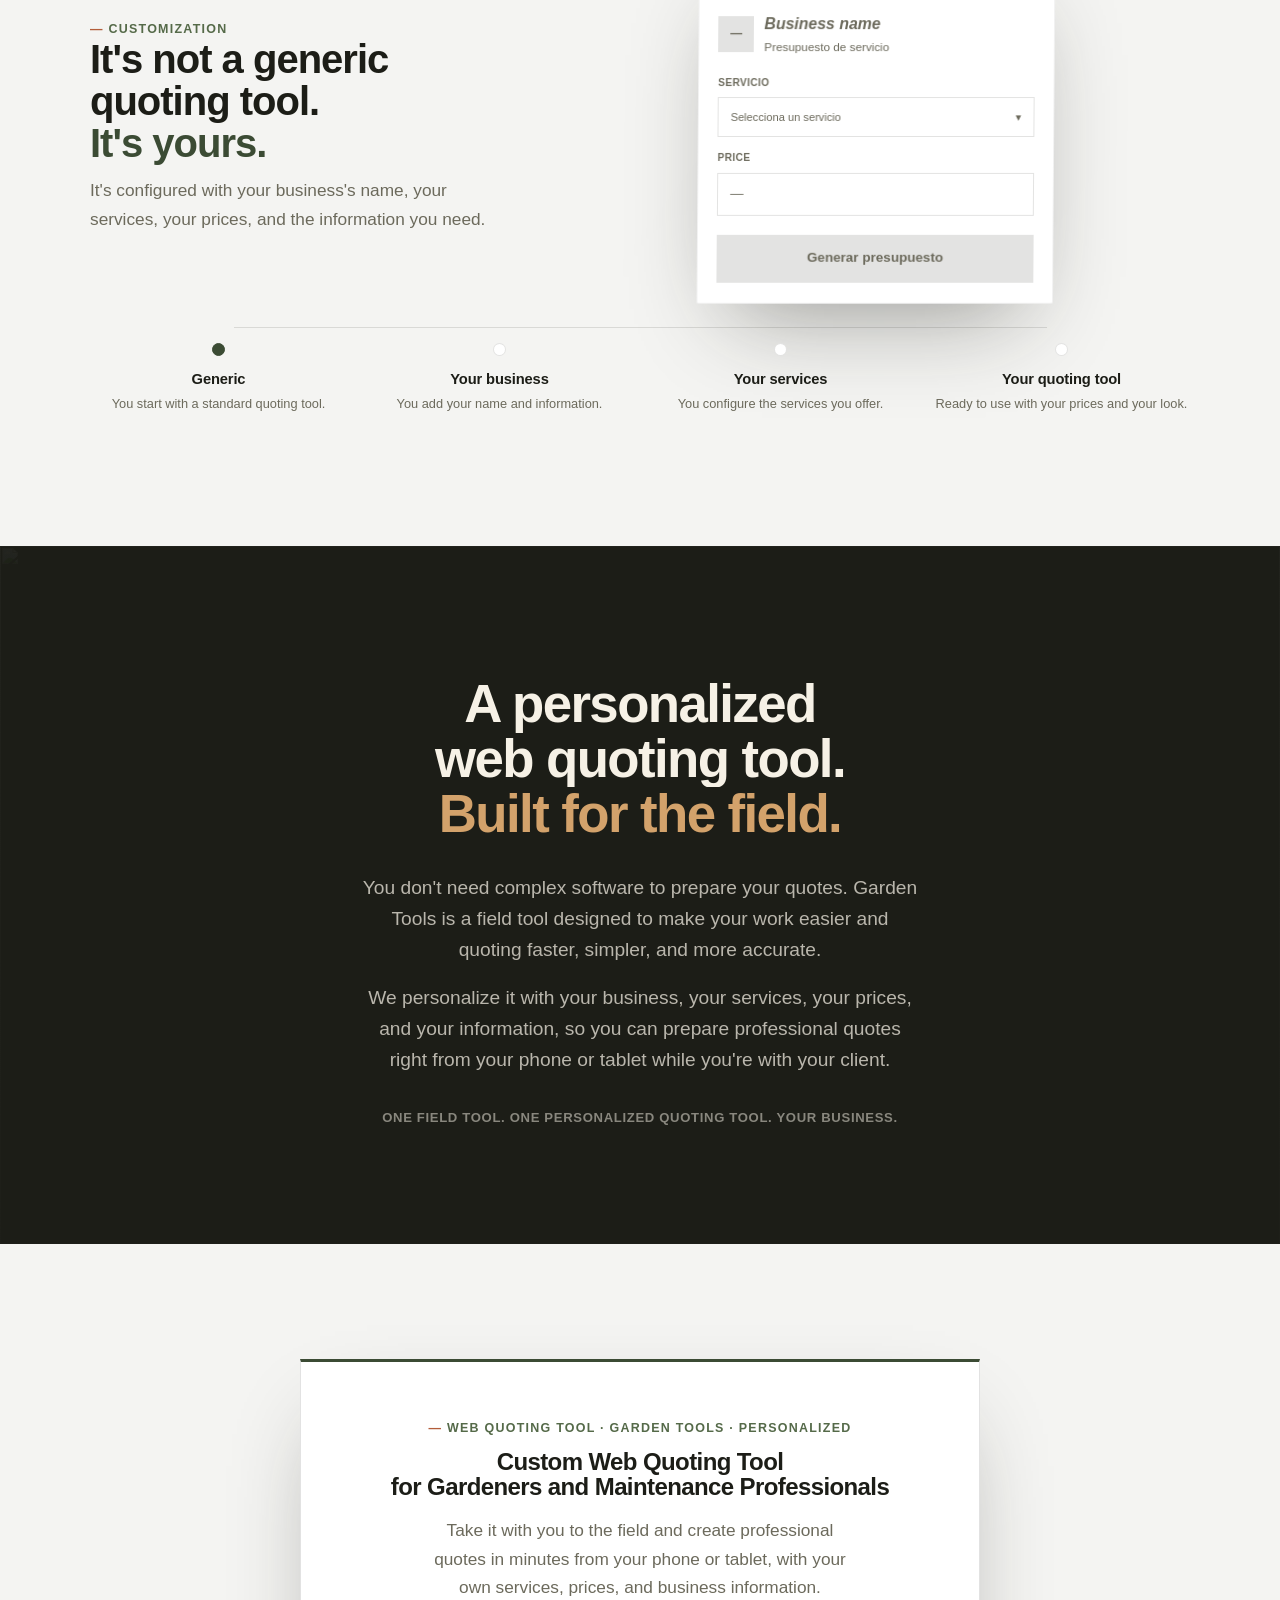
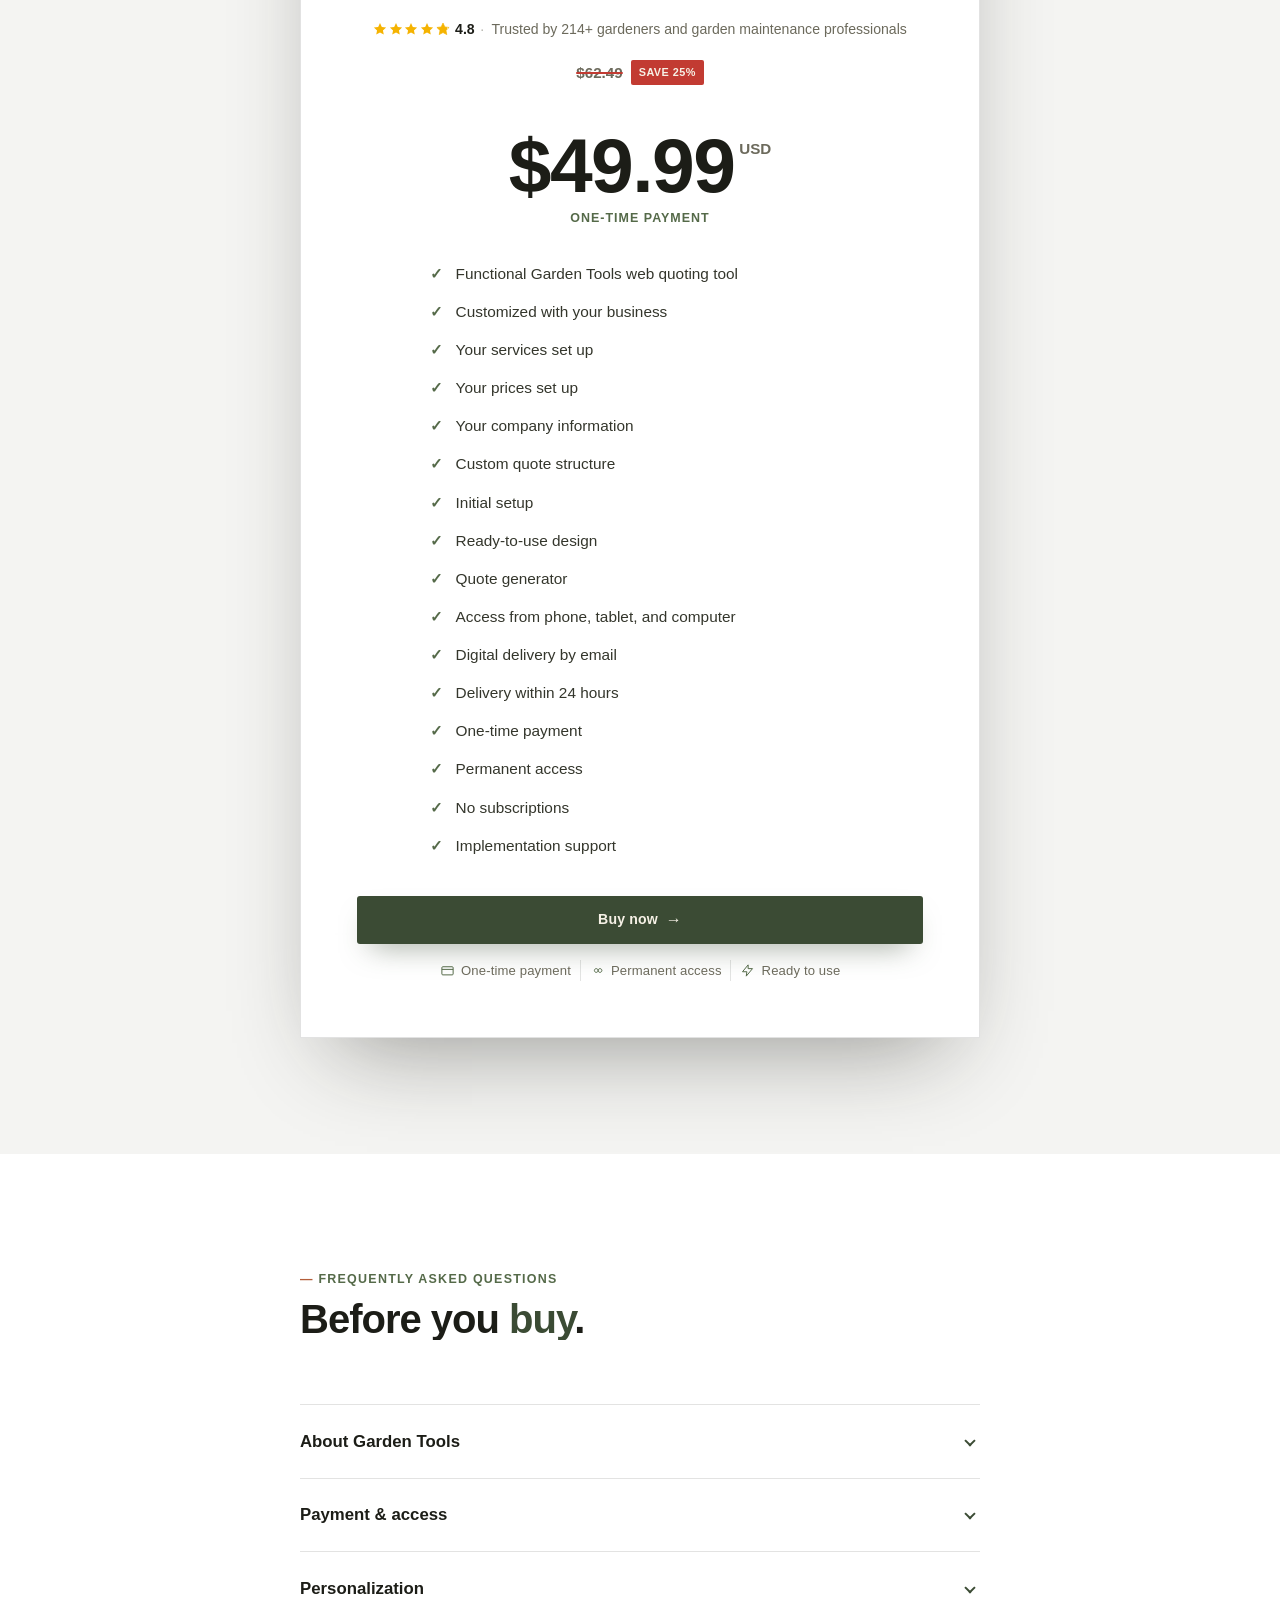
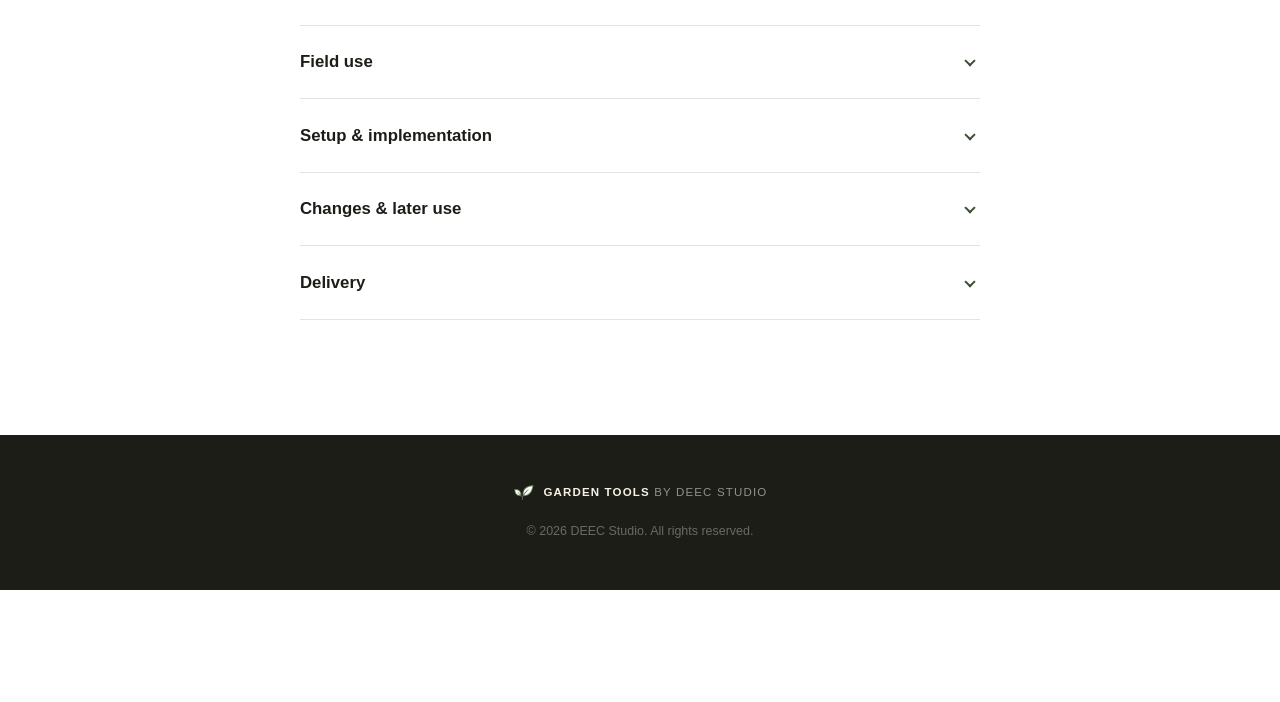
==== commit cdbe2fed: "Add files via upload" ====
--- a/Garden tools - Deec Studio Landing pages/index.html
+++ b/Garden tools - Deec Studio Landing pages/index.html
@@ -8,7 +8,7 @@
 
 <!-- Meta Pixel — bootstrap logic lives in lib/meta-pixel.js (kept out of
      this file so no CSP script-src 'unsafe-inline' exception is needed). -->
-<script src="lib/meta-pixel.js?v=202609234"></script>
+<script src="lib/meta-pixel.js?v=202609236"></script>
 <noscript><img height="1" width="1" style="display:none" src="https://www.facebook.com/tr?id=1118290030539871&ev=PageView&noscript=1" alt=""></noscript>
 
 <link rel="preconnect" href="https://whop.com">
@@ -25,7 +25,7 @@
 <link rel="stylesheet" href="https://fonts.googleapis.com/css2?family=Caveat:wght@500;700&display=swap">
 </noscript>
 
-<link rel="stylesheet" href="styles.css?v=202609234">
+<link rel="stylesheet" href="styles.css?v=202609236">
 
 <link rel="icon" type="image/svg+xml" href="assets/img/logo-icon.svg">
 </head>
@@ -97,7 +97,7 @@
 
 <!-- Floating bubbles — FAQ + WhatsApp contact, fixed to the viewport edge.
      Each carries a temporary tooltip label (auto-shown, auto-hides, re-shown on interaction). -->
-<div class="fab-stack" data-fab-stack>
+<div class="fab-stack">
   <div class="fab-item">
     <span class="fab-tooltip" data-fab-tooltip data-i18n="fab.faqTooltip">Preguntas frecuentes</span>
     <a href="#faq" class="fab-bubble" data-fab-trigger data-i18n-aria="nav.faq" data-i18n-title="nav.faq" aria-label="Preguntas frecuentes" title="Preguntas frecuentes">
@@ -148,14 +148,6 @@
      01 — HERO
      ============================================================ -->
 <section class="hero" id="top">
-  <!-- hero-photo temporarily disabled while a better placement for this
-       image is evaluated — commented out (not just hidden via CSS) so
-       the browser doesn't waste a high-priority fetch on an invisible
-       image. Re-enable by restoring this block and removing
-       `display: none` from .hero-photo in styles.css. -->
-  <!-- <div class="hero-photo" aria-hidden="true">
-    <img src="assets/img/hero-worker.jpg" alt="" loading="eager" fetchpriority="high">
-  </div> -->
   <div class="hero-texture" aria-hidden="true"></div>
   <div class="hero-inner">
 
@@ -345,7 +337,7 @@
      ============================================================ -->
 <section class="benefits-strip">
   <div class="benefits-marquee">
-    <div class="benefits-track" data-marquee>
+    <div class="benefits-track">
       <div class="benefit-item">
         <span class="benefit-icon" aria-hidden="true">
           <svg viewBox="0 0 24 24" fill="none"><path d="M13 3L4 14H11L10 21L20 9H13L13 3Z" stroke="currentColor" stroke-width="1.6" stroke-linejoin="round"/></svg>
@@ -633,7 +625,7 @@
 <section class="section custom" id="personalizacion">
   <div class="container">
     <div class="pv-track" data-pv-track>
-      <div class="pv-pin" data-pv-pin>
+      <div class="pv-pin">
         <div class="pv-layout">
           <div class="pv-copy">
             <p class="kicker reveal" data-i18n="custom.kicker">Personalización</p>
@@ -797,7 +789,7 @@
      ============================================================ -->
 <section class="section concept" id="concepto">
   <div class="concept-bg" aria-hidden="true">
-    <img src="assets/img/concept-dark.jpg" alt="" loading="lazy">
+    <img src="assets/img/concept-dark.webp" alt="" loading="lazy">
   </div>
   <div class="container container-narrow">
     <h2 class="concept-title reveal" data-split="lines" data-i18n="concept.title">
@@ -913,7 +905,7 @@
       <h2 class="reveal" data-split="lines" data-i18n="faq.title">Antes de <em>comprar</em>.</h2>
     </div>
 
-    <div class="accordion-categories" data-accordion-categories>
+    <div class="accordion-categories">
 
       <div class="accordion-category">
         <button class="accordion-cat-trigger" aria-expanded="false">
@@ -1255,27 +1247,30 @@
      populated and scheduled entirely by initSocialProof() in main.js -->
 <div class="sp-stack" data-sp-stack aria-live="polite"></div>
 
-<!-- Checkout modal — every "Comprar ahora" button opens this instead of
-     navigating away, embedding Whop's own hosted checkout page in an
-     iframe. Its origin (whop.com) is the one already approved for
-     Apple Pay/Google Pay — the js.whop.cloud Elements widget was
-     mounted on our own origin instead, which isn't approved for
-     Google Pay (Apple Pay only needs the merchant-domain file we
-     already verify), so its wallet button stayed hidden regardless of
-     any header fix. Embedding whop.com's checkout keeps the buyer
-     inside this modal (no redirect away from the page). -->
+<!-- Checkout modal — opened by every [data-checkout-cta]; embeds Whop's hosted
+     checkout in an iframe (src is set by main.js, one plan per language).
+     data-state on #whop-checkout drives the loading / error overlays. -->
 <div class="checkout-modal" data-checkout-modal hidden>
   <div class="checkout-modal-backdrop" data-checkout-modal-backdrop></div>
   <div class="checkout-modal-panel" role="dialog" aria-modal="true" aria-label="Checkout">
-    <button type="button" class="checkout-modal-close" data-checkout-modal-close aria-label="Cerrar">&times;</button>
-    <div id="whop-checkout">
+    <button type="button" class="checkout-modal-close" data-checkout-modal-close data-i18n-aria="checkout.close" aria-label="Cerrar">&times;</button>
+    <div id="whop-checkout" data-state="loading" aria-busy="true">
       <iframe title="Checkout" allow="payment"></iframe>
+      <div class="checkout-status checkout-loading" role="status" aria-live="polite">
+        <span class="checkout-spinner" aria-hidden="true"></span>
+        <p class="checkout-status-title" data-i18n="checkout.loading">Cargando...</p>
+        <p class="checkout-status-sub" data-i18n="checkout.wait">Espera un momento</p>
+      </div>
+      <div class="checkout-status checkout-error" role="alert">
+        <p class="checkout-status-title" data-i18n="checkout.error">No pudimos cargar el pago. Revisa tu conexión e inténtalo de nuevo.</p>
+        <button type="button" class="btn btn-primary" data-checkout-retry data-i18n="checkout.retry">Reintentar</button>
+      </div>
     </div>
   </div>
 </div>
 
-<script defer src="lib/manifest.js?v=202609234"></script>
-<script defer src="lib/i18n.js?v=202609234"></script>
-<script defer src="main.js?v=202609234"></script>
+<script defer src="lib/manifest.js?v=202609236"></script>
+<script defer src="lib/i18n.js?v=202609236"></script>
+<script defer src="main.js?v=202609236"></script>
 </body>
 </html>
--- a/Garden tools - Deec Studio Landing pages/styles.css
+++ b/Garden tools - Deec Studio Landing pages/styles.css
@@ -27,9 +27,7 @@
   --moss-2:      #556a49;
   --moss-soft:   #7d9070;
   --terracotta:  #b35d3a;
-  --terracotta-2:#96492b;
   --accent:      #c23b32;
-  --accent-2:    #9c2f27;
   --accent-rgb:  194, 59, 50;
   --cream:       #f6f1e6;
   --line:        rgba(28, 29, 23, 0.12);
@@ -48,7 +46,6 @@
   --fw-display-black: 900;
 
   --ease-out:  cubic-bezier(0.16, 1, 0.3, 1);
-  --ease-soft: cubic-bezier(0.25, 0.46, 0.45, 0.94);
 
   --nav-h: 84px;
   --cta-bar-h: 76px;
@@ -520,26 +517,6 @@
   padding-top: calc(var(--nav-h) + clamp(2rem, 5vw, 4rem));
   padding-bottom: clamp(3rem, 6vw, 5rem);
   overflow: clip;
-}
-.hero-photo {
-  /* Temporarily disabled while a better placement for this photo is
-     evaluated — hero goes back to its solid/textured background. The
-     markup is commented out in index.html (not just hidden here) so
-     the browser doesn't fetch it. The fade/mask this element used was
-     tuned specifically to this hero's copy/mockup layout, so it isn't
-     kept around — whatever section the photo moves to will need its
-     own fade treatment designed for that layout. */
-  display: none;
-  position: absolute;
-  inset: 0;
-  z-index: -1;
-  overflow: hidden;
-}
-.hero-photo img {
-  width: 100%;
-  height: 100%;
-  object-fit: cover;
-  object-position: 78% 38%;
 }
 .hero-texture {
   position: absolute;
@@ -759,7 +736,6 @@
   --qpm-r-sm: 4px;
   --qpm-r-md: 6px;
   --qpm-r-lg: 8px;
-  --qpm-shadow-md: 0 4px 16px rgba(20, 20, 15, .06);
   --qpm-font-ui: var(--sans); /* landing's own type, not the source mockup's -apple-system stack */
   --qpm-font-mono: var(--sans); /* landing has no mono typeface in use — numbers/prices share the same sans */
   width: 640px;
@@ -806,13 +782,10 @@
 .qpm-col-main { display: flex; flex-direction: column; gap: 26px; min-width: 0; }
 .qpm-block { display: flex; flex-direction: column; gap: 14px; }
 .qpm-block-head { display: flex; align-items: flex-start; gap: 13px; }
-.qpm-block-head.qpm-compact { align-items: center; }
 .qpm-step { font-family: var(--qpm-font-mono); font-size: 11px; font-weight: 700; color: #fff; background: var(--qpm-forest); width: 22px; height: 22px; border-radius: 50%; display: grid; place-items: center; flex: none; margin-top: 1px; }
 .qpm-block-head h2 { font-size: 15px; font-weight: 700; margin: 0; letter-spacing: -.005em; }
 .qpm-block-head p { font-size: 12px; color: var(--qpm-muted); margin: 3px 0 0; }
 .qpm-fields { display: grid; grid-template-columns: 1fr 1fr; gap: 12px; }
-.qpm-fields-row { grid-template-columns: repeat(4, 1fr); }
-.qpm-full { grid-column: 1 / -1; }
 .qpm-field label { font-size: 10.5px; font-weight: 700; text-transform: uppercase; letter-spacing: .06em; color: var(--qpm-muted); display: block; margin-bottom: 6px; }
 .qpm-field input, .qpm-field select { width: 100%; min-height: 44px; padding: 10px 12px; border: 1px solid var(--qpm-border); border-radius: var(--qpm-r-md); background: var(--qpm-surface); font-family: var(--qpm-font-ui); font-size: 13.5px; color: var(--qpm-text); }
 .qpm-iconfield { position: relative; }
@@ -844,7 +817,6 @@
 .qpm-svc-desc { font-size: 11.5px; color: var(--qpm-muted); margin-top: 1px; }
 .qpm-svc-pricetag { font-family: var(--qpm-font-mono); font-size: 11.5px; font-weight: 600; color: var(--qpm-forest); margin-top: 4px; }
 .qpm-svc-qtyfield label { display: block; font-size: 9.5px; text-transform: uppercase; letter-spacing: .06em; color: var(--qpm-muted); font-weight: 700; margin-bottom: 5px; }
-.qpm-svc-qtyfield-fixed { font-size: 11.5px; color: var(--qpm-muted); font-style: italic; padding-top: 16px; }
 .qpm-qtyinput { display: flex; align-items: center; border: 1px solid var(--qpm-border); border-radius: var(--qpm-r-sm); background: var(--qpm-surface); overflow: hidden; }
 .qpm-qtyinput input { border: none; width: 64px; min-height: 34px; padding: 6px 8px; font-family: var(--qpm-font-mono); font-size: 13px; background: none; }
 .qpm-qtyinput .qpm-unit-suffix { font-size: 10.5px; color: var(--qpm-muted); padding-right: 9px; white-space: nowrap; }
@@ -856,8 +828,6 @@
 .qpm-svc-includes li svg { stroke: var(--qpm-forest); width: 13px; height: 13px; flex: none; margin-top: 2px; }
 .qpm-x { border: 1px solid var(--qpm-border-strong); background: var(--qpm-surface); color: var(--qpm-danger); width: 26px; height: 26px; border-radius: var(--qpm-r-sm); display: grid; place-items: center; flex: none; }
 .qpm-x svg { stroke: currentColor; width: 13px; height: 13px; }
-.qpm-addcustom { align-self: flex-start; background: none; border: none; color: var(--qpm-muted); font-weight: 600; font-size: 13px; display: inline-flex; align-items: center; gap: 7px; padding: 8px 4px; }
-.qpm-addcustom svg { stroke: var(--qpm-muted); width: 16px; height: 16px; flex: none; }
 .qpm-totalcard { background: var(--qpm-ink); color: #fff; border-radius: var(--qpm-r-lg); padding: 24px 26px; display: flex; justify-content: space-between; align-items: center; gap: 20px; flex-wrap: wrap; }
 .qpm-totalcard-label { font-size: 10.5px; text-transform: uppercase; letter-spacing: .12em; color: #a6a8a1; font-weight: 700; }
 .qpm-totalcard-amount { font-family: var(--qpm-font-mono); font-size: 34px; font-weight: 700; margin-top: 6px; color: #fff; }
@@ -940,16 +910,9 @@
 .qpv-ptable th { font-size: 11px; color: var(--qpv-muted); text-transform: uppercase; letter-spacing: .05em; text-align: left; border-bottom: 1px solid var(--qpv-ink); padding-bottom: 8px; }
 .qpv-ptable td { padding: 9px 0; border-bottom: 1px solid var(--qpv-border); vertical-align: top; }
 .qpv-ptable th:not(:first-child), .qpv-ptable td:not(:first-child) { text-align: right; font-family: var(--qpv-font-mono); }
-.qpv-pincludes { list-style: none; margin: 5px 0 0; padding: 0; }
-.qpv-pincludes li { font-size: 11px; color: var(--qpv-muted); }
-.qpv-pincludes li::before { content: "✓ "; color: var(--qpv-forest); font-weight: 700; }
-.qpv-ptable tr.qpv-psub td { padding: 4px 0 4px 14px; border-bottom: none; color: var(--qpv-muted); font-size: 12px; position: relative; }
-.qpv-ptable tr.qpv-psub td:first-child::before { content: "–"; position: absolute; left: 0; }
-.qpv-ptable tr.qpv-psubtotal td { padding: 4px 0 10px 14px; border-bottom: 1px solid var(--qpv-border); font-weight: 700; color: var(--qpv-forest); font-size: 12.5px; }
 .qpv-ptot { width: 220px; margin-left: auto; }
 .qpv-ptot div { display: flex; justify-content: space-between; font-size: 12px; padding: 5px 0; font-family: var(--qpv-font-mono); color: var(--qpv-muted); }
 .qpv-ptotal { border-top: 2px solid var(--qpv-ink); padding-top: 10px !important; margin-top: 5px; font-size: 18px !important; font-weight: 700; color: var(--qpv-forest) !important; }
-.qpv-note { font-size: 12px; color: var(--qpv-muted); line-height: 1.6; }
 .qpv-psign { margin-top: 22px; padding-top: 12px; border-top: 1px dashed var(--qpv-border); font-size: 11.5px; color: var(--qpv-muted); text-align: center; letter-spacing: .04em; }
 .qpv-preview-actions { display: flex; flex-direction: column; gap: 9px; }
 .qpv-preview-actions-row { display: flex; gap: 8px; }
@@ -1020,7 +983,6 @@
   color: var(--ink-mute);
   margin-bottom: .35rem;
 }
-.mockup-row { display: grid; grid-template-columns: 1fr 1fr; gap: .7rem; }
 .mockup-select, .mockup-input {
   border: 1px solid var(--line);
   border-radius: 0;
@@ -1046,7 +1008,6 @@
   border-color: var(--moss);
   color: var(--cream);
 }
-.mockup-divider { height: 1px; background: var(--line-soft); margin: .2rem 0; }
 .mockup-summary { display: flex; flex-direction: column; gap: .5rem; }
 .mockup-summary-row {
   display: flex;
@@ -1870,21 +1831,39 @@
 }
 .checkout-modal-close:hover { color: var(--ink); border-color: var(--moss); }
 #whop-checkout { position: relative; min-height: 640px; }
-/* Spinner shown behind the iframe until Whop's page has loaded */
-#whop-checkout::before {
-  content: "";
+#whop-checkout iframe { display: block; width: 100%; height: 100%; min-height: 640px; border: 0; }
+/* Loading / error overlays — one visible at a time, driven by data-state */
+.checkout-status {
+  display: none;
   position: absolute;
-  top: 50%; left: 50%;
-  width: 28px; height: 28px;
-  margin: -14px 0 0 -14px;
+  inset: 0;
+  z-index: 1;
+  flex-direction: column;
+  align-items: center;
+  justify-content: center;
+  gap: .5rem;
+  padding: 1.5rem;
+  text-align: center;
+  background: var(--paper);
+}
+#whop-checkout[data-state="loading"] .checkout-loading,
+#whop-checkout[data-state="error"] .checkout-error { display: flex; }
+.checkout-spinner {
+  width: 32px;
+  height: 32px;
+  margin-bottom: .5rem;
   border: 3px solid rgba(var(--accent-rgb), 0.2);
   border-top-color: var(--accent);
   border-radius: 50%;
   animation: checkoutSpin .8s linear infinite;
 }
-#whop-checkout.is-loaded::before { display: none; }
+.checkout-status-title { font-weight: var(--fw-bold); color: var(--ink); }
+.checkout-status-sub { font-size: .9rem; color: var(--ink-mute); }
+.checkout-error .btn { margin-top: .75rem; }
 @keyframes checkoutSpin { to { transform: rotate(360deg); } }
-#whop-checkout iframe { display: block; width: 100%; height: 100%; min-height: 640px; border: 0; }
+@media (prefers-reduced-motion: reduce) {
+  .checkout-spinner { animation: none; border-top-color: rgba(var(--accent-rgb), 0.2); }
+}
 @media (max-width: 539px) {
   .checkout-modal { padding: 0; align-items: flex-end; }
   .checkout-modal-panel { width: 100%; max-height: 92vh; border-radius: 12px 12px 0 0; }
